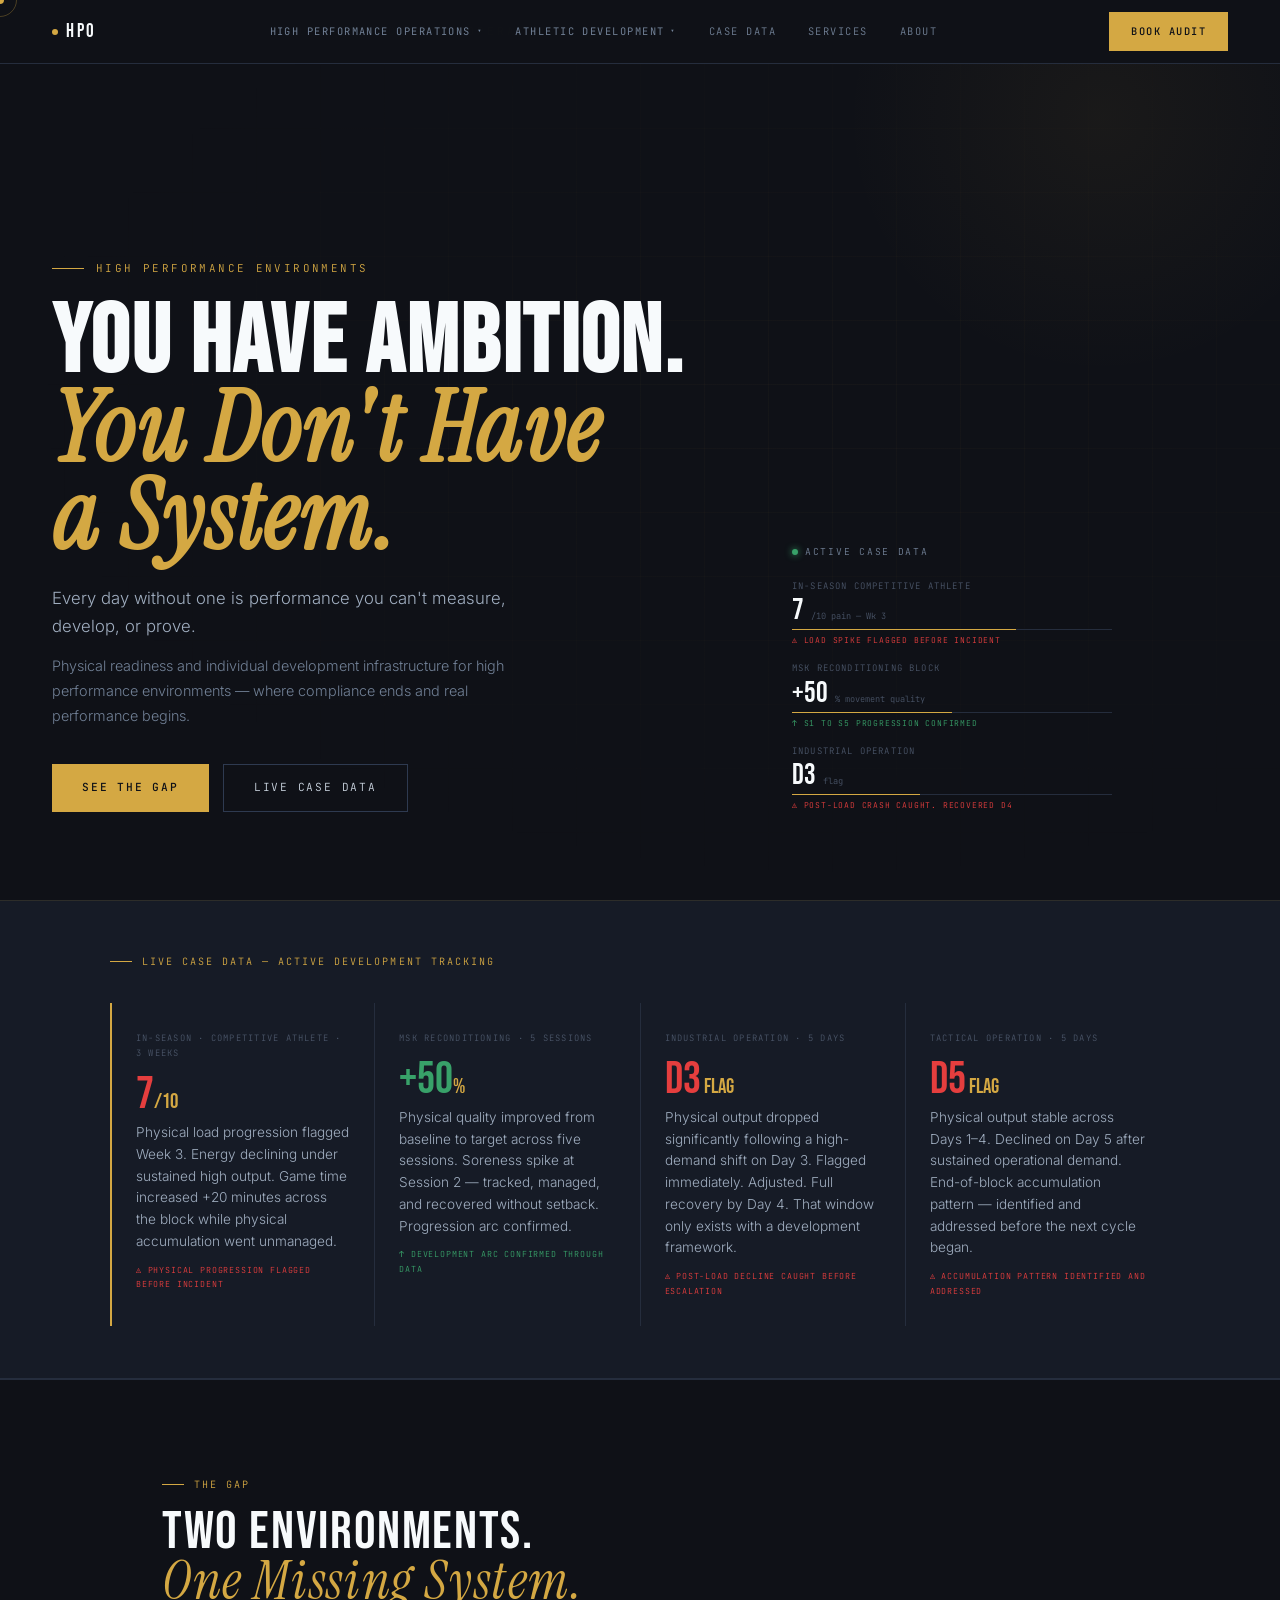
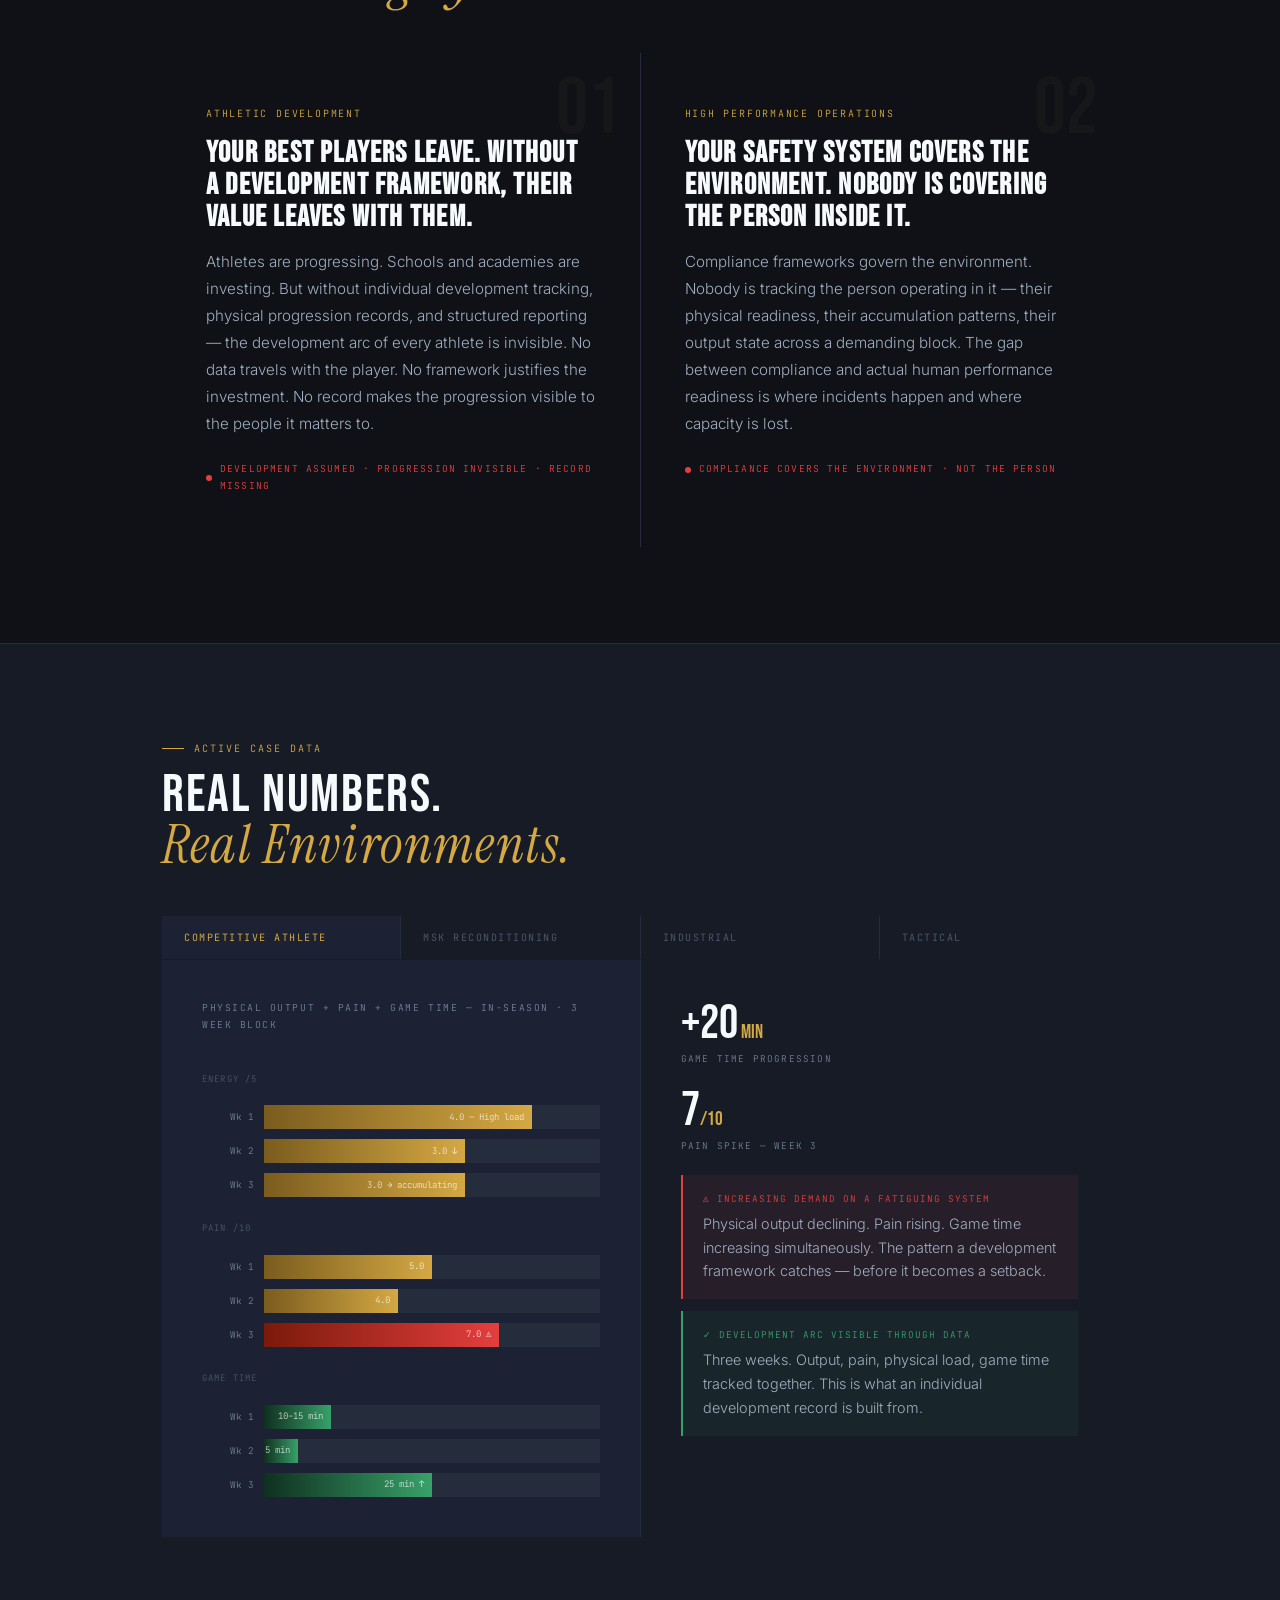
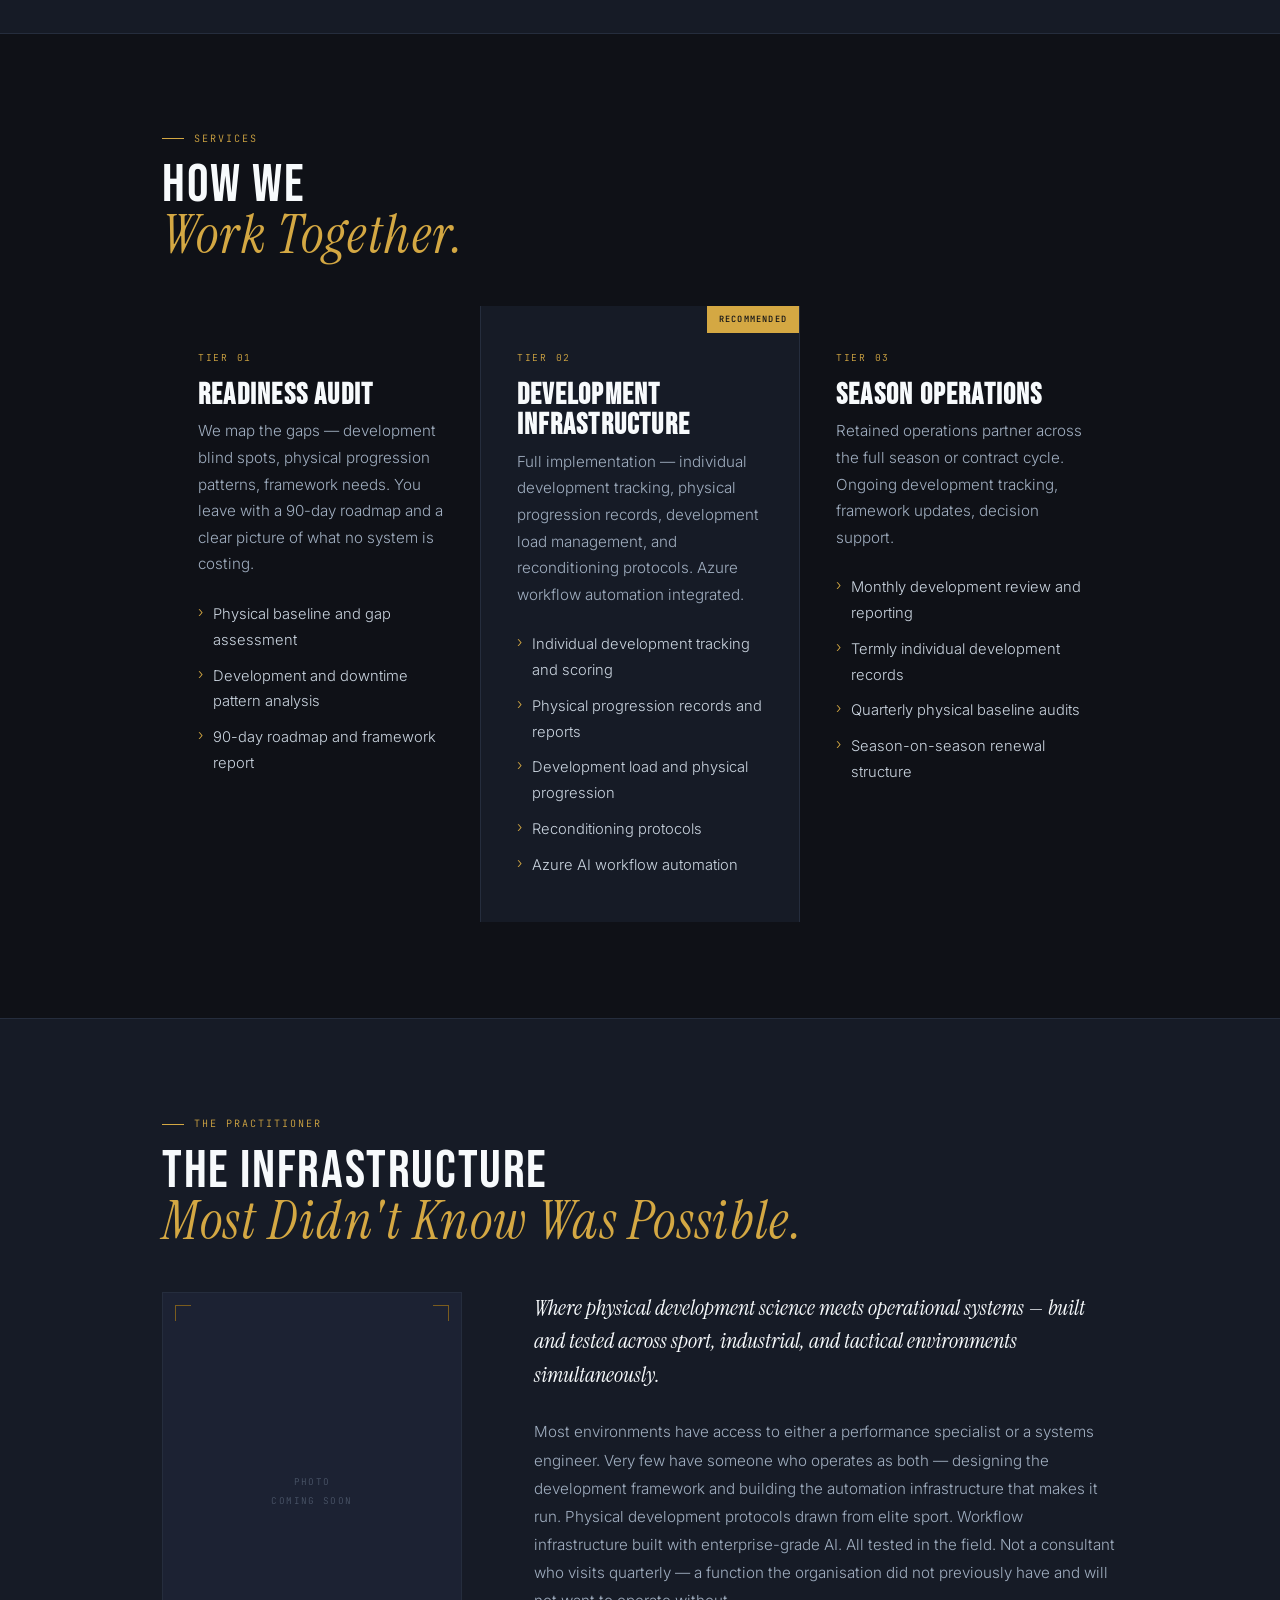
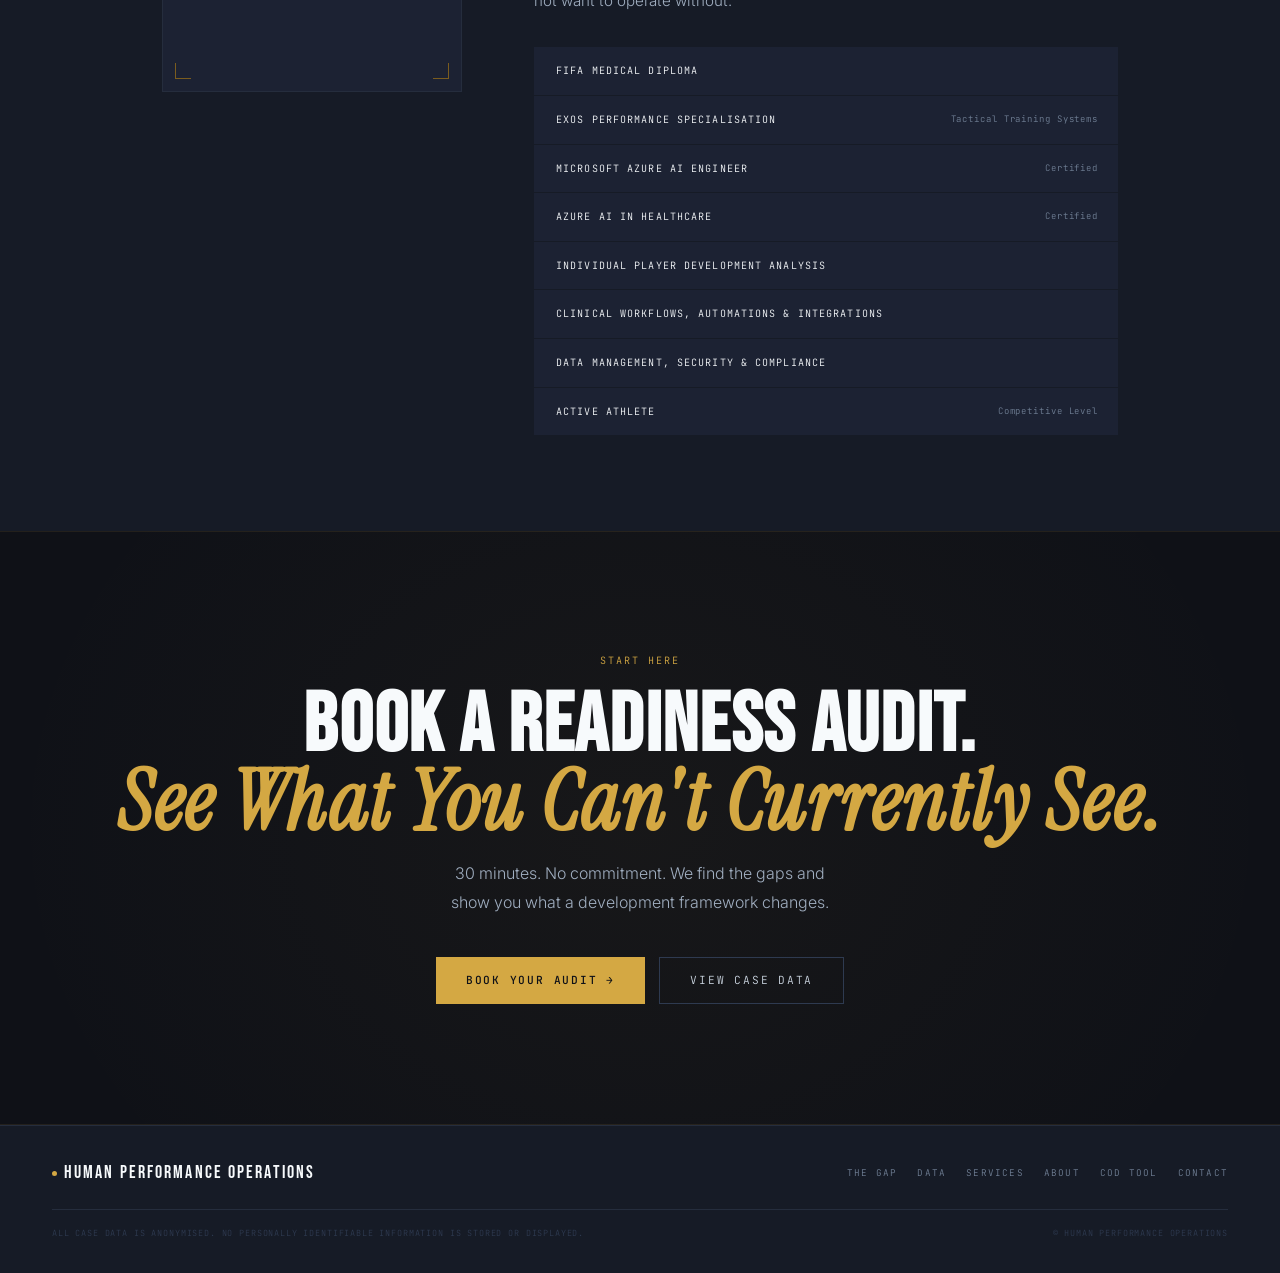
==== index.html @ c05f3f0f "Update index.html" ====
<!DOCTYPE html>
<html lang="en">
<head>
<meta charset="UTF-8"/>
<meta name="viewport" content="width=device-width, initial-scale=1.0"/>
<title>Human Performance Operations</title>
<link rel="preconnect" href="https://fonts.googleapis.com"/>
<link rel="preconnect" href="https://fonts.gstatic.com" crossorigin/>
<link href="https://fonts.googleapis.com/css2?family=Bebas+Neue&family=Instrument+Serif:ital@0;1&family=Inter:wght@300;400;500&family=JetBrains+Mono:wght@300;400;500&display=swap" rel="stylesheet"/>
<style>
:root{
  --bg:#0f1117;--surface:#161b26;--card:#1c2233;
  --border:#252d3d;--border-light:#2e3a50;
  --mist:#4a5568;--ash:#718096;--silver:#a0aec0;
  --light:#cbd5e0;--white:#f7fafc;
  --gold:#d4a843;--gold-hi:#f0c060;--gold-lo:#7a5c1e;
  --red:#e53e3e;--red-soft:rgba(229,62,62,0.08);
  --green:#38a169;--green-soft:rgba(56,161,105,0.08);
  --amber:#dd6b20;
}
*,*::before,*::after{box-sizing:border-box;margin:0;padding:0}
html{scroll-behavior:smooth}
body{background:var(--bg);color:var(--light);font-family:'Inter',sans-serif;font-weight:300;font-size:16px;line-height:1.75;overflow-x:hidden;-webkit-font-smoothing:antialiased}
#cur{position:fixed;width:8px;height:8px;background:var(--gold);border-radius:50%;pointer-events:none;z-index:9999;transform:translate(-50%,-50%);transition:transform .15s}
#cur-r{position:fixed;width:34px;height:34px;border:1px solid rgba(212,168,67,.3);border-radius:50%;pointer-events:none;z-index:9998;transform:translate(-50%,-50%)}
nav{position:fixed;top:0;left:0;right:0;z-index:400;display:flex;align-items:center;justify-content:space-between;padding:0 52px;height:64px;background:rgba(15,17,23,.95);backdrop-filter:blur(20px);border-bottom:1px solid var(--border)}
.n-logo{font-family:'Bebas Neue',sans-serif;font-size:1.2rem;letter-spacing:.14em;text-transform:uppercase;color:var(--white);display:flex;align-items:center;gap:8px}
.n-dot{width:6px;height:6px;background:var(--gold);border-radius:50%}
.n-nav{display:flex;align-items:center;gap:4px;list-style:none}
.n-item{position:relative}
.n-item>a,.n-item>button{font-family:'JetBrains Mono',monospace;font-size:.65rem;letter-spacing:.14em;text-transform:uppercase;color:var(--ash);text-decoration:none;background:none;border:none;cursor:pointer;padding:8px 14px;transition:all .2s;display:flex;align-items:center;gap:6px}
.n-item>a:hover,.n-item>button:hover{color:var(--white);background:var(--card)}
.n-arrow{font-size:.5rem;transition:transform .2s}
.n-item:hover .n-arrow{transform:rotate(180deg)}
.dropdown{position:absolute;top:calc(100% + 8px);left:0;background:var(--surface);border:1px solid var(--border);min-width:260px;opacity:0;visibility:hidden;transform:translateY(-8px);transition:all .2s;z-index:100}
.n-item:hover .dropdown{opacity:1;visibility:visible;transform:translateY(0)}
.dropdown a{display:block;font-family:'JetBrains Mono',monospace;font-size:.62rem;letter-spacing:.12em;text-transform:uppercase;color:var(--ash);text-decoration:none;padding:12px 20px;border-bottom:1px solid var(--border);transition:all .2s}
.dropdown a:last-child{border:none}
.dropdown a:hover{color:var(--gold);background:var(--card);padding-left:24px}
.dropdown-label{font-family:'JetBrains Mono',monospace;font-size:.55rem;letter-spacing:.18em;text-transform:uppercase;color:var(--gold);padding:10px 20px 6px;background:var(--card);border-bottom:1px solid var(--border)}
.n-cta{font-family:'JetBrains Mono',monospace;font-size:.65rem;letter-spacing:.14em;text-transform:uppercase;color:var(--bg);background:var(--gold);padding:10px 22px;text-decoration:none;transition:all .25s;font-weight:500}
.n-cta:hover{background:var(--gold-hi)}
.hero{min-height:100vh;display:flex;flex-direction:column;justify-content:flex-end;padding:0 52px 88px;position:relative;overflow:hidden;background:var(--bg)}
.hero-grid{position:absolute;inset:0;background-image:linear-gradient(rgba(212,168,67,.035) 1px,transparent 1px),linear-gradient(90deg,rgba(212,168,67,.035) 1px,transparent 1px);background-size:64px 64px;mask-image:radial-gradient(ellipse 65% 55% at 65% 45%,black,transparent);pointer-events:none}
.hero-orb{position:absolute;top:-18%;right:-8%;width:560px;height:560px;border-radius:50%;background:radial-gradient(circle,rgba(212,168,67,.055) 0%,transparent 65%);pointer-events:none}
.banner{position:absolute;top:0;left:0;right:0;height:64px;background:var(--surface);border-bottom:1px solid rgba(212,168,67,.1);display:flex;align-items:center;justify-content:center;gap:20px;z-index:2}
.banner-name{font-family:'JetBrains Mono',monospace;font-size:.7rem;letter-spacing:.26em;text-transform:uppercase;color:var(--silver)}
.banner-name em{color:var(--gold);font-style:normal}
.banner-sep{width:1px;height:14px;background:var(--border-light)}
.banner-tag{font-family:'JetBrains Mono',monospace;font-size:.58rem;letter-spacing:.18em;text-transform:uppercase;color:var(--mist)}
.hero-inner{position:relative;z-index:1;max-width:1060px;width:100%;display:grid;grid-template-columns:1fr 320px;gap:72px;align-items:end}
.hero-eyebrow{font-family:'JetBrains Mono',monospace;font-size:.68rem;letter-spacing:.22em;text-transform:uppercase;color:var(--gold);display:flex;align-items:center;gap:12px;margin-bottom:24px;opacity:0;animation:up .7s .1s forwards}
.hero-eyebrow:before{content:'';width:32px;height:1px;background:var(--gold)}
.hero-h{font-family:'Bebas Neue',sans-serif;font-size:clamp(3.2rem,7.5vw,7rem);line-height:.88;letter-spacing:.025em;color:var(--white);opacity:0;animation:up .9s .25s forwards}
.hero-h .serif{font-family:'Instrument Serif',serif;font-style:italic;color:var(--gold)}
.hero-cost{margin-top:20px;font-size:1.05rem;color:var(--silver);max-width:520px;line-height:1.7;opacity:0;animation:up .8s .38s forwards}
.hero-sub{margin-top:12px;font-size:.9rem;color:var(--ash);max-width:500px;line-height:1.75;opacity:0;animation:up .8s .46s forwards}
.hero-cta{margin-top:36px;display:flex;gap:14px;opacity:0;animation:up .7s .54s forwards}
.btn-g{font-family:'JetBrains Mono',monospace;font-size:.7rem;letter-spacing:.16em;text-transform:uppercase;background:var(--gold);color:var(--bg);padding:14px 30px;text-decoration:none;font-weight:500;transition:all .25s;display:inline-block}
.btn-g:hover{background:var(--gold-hi)}
.btn-o{font-family:'JetBrains Mono',monospace;font-size:.7rem;letter-spacing:.16em;text-transform:uppercase;background:transparent;color:var(--light);padding:13px 30px;border:1px solid var(--border-light);text-decoration:none;transition:all .25s;display:inline-block}
.btn-o:hover{border-color:var(--gold);color:var(--gold)}
.hero-signal{opacity:0;animation:up .8s .65s forwards;align-self:end}
.sig-hdr{font-family:'JetBrains Mono',monospace;font-size:.6rem;letter-spacing:.18em;text-transform:uppercase;color:var(--ash);display:flex;align-items:center;gap:7px;margin-bottom:18px}
.live-pip{width:6px;height:6px;background:var(--green);border-radius:50%;box-shadow:0 0 7px var(--green);animation:pip 2s infinite;flex-shrink:0}
@keyframes pip{0%,100%{opacity:1}50%{opacity:.3}}
.sig-list{display:flex;flex-direction:column;gap:14px}
.sig-env{font-family:'JetBrains Mono',monospace;font-size:.56rem;letter-spacing:.13em;text-transform:uppercase;color:var(--mist);margin-bottom:3px}
.sig-row{display:flex;align-items:baseline;gap:7px;margin-bottom:3px}
.sig-num{font-family:'Bebas Neue',sans-serif;font-size:1.8rem;color:var(--white);line-height:1}
.sig-unit{font-family:'JetBrains Mono',monospace;font-size:.54rem;color:var(--mist)}
.sig-bar{height:1px;background:var(--border);width:100%;position:relative;margin-bottom:3px}
.sig-fill{position:absolute;left:0;top:0;bottom:0;background:var(--gold);width:0;transition:width 1.4s ease}
.sig-note{font-family:'JetBrains Mono',monospace;font-size:.5rem;letter-spacing:.1em;text-transform:uppercase}
.note-warn{color:var(--red)}.note-ok{color:var(--green)}
.cases{background:var(--surface);border-top:1px solid rgba(212,168,67,.12);border-bottom:1px solid var(--border);padding:52px}
.cases-inner{max-width:1060px;margin:0 auto}
.cases-eye{font-family:'JetBrains Mono',monospace;font-size:.63rem;letter-spacing:.2em;text-transform:uppercase;color:var(--gold);display:flex;align-items:center;gap:10px;margin-bottom:32px}
.cases-eye:before{content:'';width:22px;height:1px;background:var(--gold)}
.cases-grid{display:grid;grid-template-columns:repeat(4,1fr);gap:1px;background:var(--border)}
.case-item{background:var(--surface);padding:28px 24px;transition:background .3s;position:relative;overflow:hidden}
.case-item:hover{background:var(--card)}
.case-item:first-child{border-left:2px solid var(--gold)}
.case-week{font-family:'JetBrains Mono',monospace;font-size:.55rem;letter-spacing:.14em;text-transform:uppercase;color:var(--mist);margin-bottom:12px}
.case-num{font-family:'Bebas Neue',sans-serif;font-size:2.8rem;color:var(--white);line-height:1;margin-bottom:4px}
.case-num span{color:var(--gold);font-size:1.3rem}
.case-num.red{color:var(--red)}.case-num.green{color:var(--green)}
.case-desc{font-size:.85rem;color:var(--silver);line-height:1.6;margin-bottom:10px}
.case-flag{font-family:'JetBrains Mono',monospace;font-size:.52rem;letter-spacing:.1em;text-transform:uppercase}
.case-flag.warn{color:var(--red)}.case-flag.ok{color:var(--green)}
.wrap{padding:96px 52px;max-width:1060px;margin:0 auto}
.eye{font-family:'JetBrains Mono',monospace;font-size:.63rem;letter-spacing:.2em;text-transform:uppercase;color:var(--gold);display:flex;align-items:center;gap:10px;margin-bottom:14px}
.eye:before{content:'';width:22px;height:1px;background:var(--gold)}
.disp{font-family:'Bebas Neue',sans-serif;font-size:clamp(2.2rem,4.2vw,3.8rem);line-height:.92;letter-spacing:.03em;color:var(--white);margin-bottom:44px}
.disp em{font-family:'Instrument Serif',serif;font-style:italic;color:var(--gold)}
.reveal{opacity:0;transform:translateY(22px);transition:opacity .7s,transform .7s}
.reveal.on{opacity:1;transform:translateY(0)}
.prob-bg{background:var(--bg);border-top:1px solid var(--border)}
.prob-grid{display:grid;grid-template-columns:1fr 1fr;gap:1px;background:var(--border)}
.p-card{background:var(--bg);padding:52px 44px;position:relative;overflow:hidden;transition:background .35s}
.p-card:hover{background:var(--surface)}
.p-card:after{content:'';position:absolute;bottom:0;left:0;right:0;height:2px;background:linear-gradient(90deg,transparent,var(--gold),transparent);transform:scaleX(0);transition:transform .4s}
.p-card:hover:after{transform:scaleX(1)}
.p-num{font-family:'Bebas Neue',sans-serif;font-size:5rem;color:rgba(212,168,67,.04);position:absolute;top:16px;right:20px;line-height:1}
.p-sector{font-family:'JetBrains Mono',monospace;font-size:.62rem;letter-spacing:.18em;text-transform:uppercase;color:var(--gold);margin-bottom:16px}
.p-card h3{font-family:'Bebas Neue',sans-serif;font-size:1.9rem;letter-spacing:.04em;color:var(--white);margin-bottom:14px;line-height:1.05}
.p-card p{font-size:.95rem;color:var(--silver);line-height:1.78}
.p-flag{margin-top:24px;font-family:'JetBrains Mono',monospace;font-size:.6rem;letter-spacing:.12em;text-transform:uppercase;color:var(--red);display:flex;align-items:center;gap:8px}
.p-flag:before{content:'';width:6px;height:6px;background:var(--red);border-radius:50%;flex-shrink:0}
.data-bg{background:var(--surface);border-top:1px solid var(--border)}
.tabs{display:flex;gap:1px;background:var(--border);margin-bottom:1px}
.tab{flex:1;padding:15px 22px;font-family:'JetBrains Mono',monospace;font-size:.63rem;letter-spacing:.15em;text-transform:uppercase;background:var(--surface);color:var(--mist);border:none;cursor:pointer;transition:all .25s;text-align:left}
.tab.on{background:var(--card);color:var(--gold)}
.tab:hover:not(.on){background:var(--card);color:var(--light)}
.panel{display:none}
.panel.on{display:grid;grid-template-columns:1fr 1fr;gap:1px;background:var(--border)}
.p-chart{background:var(--card);padding:40px}
.p-insight{background:var(--surface);padding:40px}
.ct{font-family:'JetBrains Mono',monospace;font-size:.6rem;letter-spacing:.16em;text-transform:uppercase;color:var(--ash);margin-bottom:24px}
.bars{display:flex;flex-direction:column;gap:10px}
.sublabel{font-family:'JetBrains Mono',monospace;font-size:.56rem;letter-spacing:.13em;text-transform:uppercase;color:var(--mist);margin:14px 0 8px}
.brow{display:flex;align-items:center;gap:10px}
.bl{font-family:'JetBrains Mono',monospace;font-size:.58rem;color:var(--ash);width:52px;text-align:right;flex-shrink:0}
.bt{flex:1;height:24px;background:var(--border);position:relative;overflow:hidden}
.bf{height:100%;background:linear-gradient(90deg,var(--gold-lo),var(--gold));width:0;transition:width 1.2s cubic-bezier(.16,1,.3,1);display:flex;align-items:center;justify-content:flex-end;padding-right:8px}
.bf.w{background:linear-gradient(90deg,#7a1a0a,var(--red))}
.bf.g{background:linear-gradient(90deg,#0f3020,var(--green))}
.bv{font-family:'JetBrains Mono',monospace;font-size:.56rem;color:rgba(255,255,255,.75);white-space:nowrap}
.i-big{font-family:'Bebas Neue',sans-serif;font-size:3rem;color:var(--white);line-height:1;margin-bottom:3px}
.i-big span{font-size:1.2rem;color:var(--gold)}
.i-lbl{font-family:'JetBrains Mono',monospace;font-size:.58rem;letter-spacing:.13em;text-transform:uppercase;color:var(--ash);margin-bottom:20px}
.fbox{background:var(--red-soft);border-left:2px solid var(--red);padding:16px 20px;margin-bottom:12px}
.fbox .fl{font-family:'JetBrains Mono',monospace;font-size:.58rem;letter-spacing:.11em;text-transform:uppercase;color:var(--red);margin-bottom:5px}
.fbox p,.gbox p{font-size:.9rem;color:var(--silver);line-height:1.65}
.gbox{background:var(--green-soft);border-left:2px solid var(--green);padding:16px 20px}
.gbox .gl{font-family:'JetBrains Mono',monospace;font-size:.58rem;letter-spacing:.11em;text-transform:uppercase;color:var(--green);margin-bottom:5px}
.svc-bg{background:var(--bg);border-top:1px solid var(--border)}
.svc-grid{display:grid;grid-template-columns:repeat(3,1fr);gap:1px;background:var(--border)}
.svc-card{background:var(--bg);padding:44px 36px;position:relative;transition:background .3s}
.svc-card:hover{background:var(--surface)}
.svc-card.feat{background:var(--surface)}
.svc-card.feat:before{content:'RECOMMENDED';position:absolute;top:0;right:0;font-family:'JetBrains Mono',monospace;font-size:.54rem;letter-spacing:.14em;background:var(--gold);color:var(--bg);padding:6px 12px;font-weight:500}
.svc-tier{font-family:'JetBrains Mono',monospace;font-size:.6rem;letter-spacing:.18em;text-transform:uppercase;color:var(--gold);margin-bottom:13px}
.svc-card h3{font-family:'Bebas Neue',sans-serif;font-size:1.9rem;letter-spacing:.04em;color:var(--white);margin-bottom:8px;line-height:1}
.svc-desc{font-size:.95rem;color:var(--silver);margin-bottom:24px;line-height:1.75}
.svc-list{list-style:none;display:flex;flex-direction:column;gap:10px}
.svc-list li{font-size:.92rem;color:var(--light);display:flex;gap:10px;align-items:flex-start}
.svc-list li:before{content:'›';color:var(--gold);flex-shrink:0;line-height:1.4}
.about-bg{background:var(--surface);border-top:1px solid var(--border)}
.about-layout{display:grid;grid-template-columns:300px 1fr;gap:72px;align-items:start}
.photo-frame{width:100%;aspect-ratio:3/4;background:var(--card);border:1px solid var(--border);display:flex;flex-direction:column;align-items:center;justify-content:center;position:relative}
.pc{position:absolute;width:16px;height:16px;border-color:var(--gold-lo);border-style:solid}
.pc.tl{top:12px;left:12px;border-width:1px 0 0 1px}
.pc.tr{top:12px;right:12px;border-width:1px 1px 0 0}
.pc.bl{bottom:12px;left:12px;border-width:0 0 1px 1px}
.pc.br{bottom:12px;right:12px;border-width:0 1px 1px 0}
.photo-lbl{font-family:'JetBrains Mono',monospace;font-size:.58rem;letter-spacing:.15em;text-transform:uppercase;color:var(--mist);text-align:center;line-height:2}
.about-intro{font-family:'Instrument Serif',serif;font-style:italic;font-size:1.35rem;color:var(--white);line-height:1.55;margin-bottom:26px}
.about-body{font-size:.95rem;color:var(--silver);line-height:1.85;margin-bottom:32px}
.cred-stack{display:flex;flex-direction:column;gap:1px}
.cred-row{background:var(--card);padding:15px 20px;display:flex;align-items:center;justify-content:space-between;border-left:2px solid transparent;transition:all .25s}
.cred-row:hover{border-left-color:var(--gold);background:var(--surface)}
.cred-name{font-family:'JetBrains Mono',monospace;font-size:.63rem;letter-spacing:.11em;text-transform:uppercase;color:var(--white)}
.cred-sub{font-family:'JetBrains Mono',monospace;font-size:.56rem;letter-spacing:.1em;color:var(--ash)}
.cta-bg{background:var(--bg);position:relative}
.cta-glow{position:absolute;inset:0;background:radial-gradient(ellipse 50% 90% at 50% 50%,rgba(212,168,67,.045),transparent)}
.cta-inner{position:relative;z-index:1;padding:120px 52px;text-align:center;border-top:1px solid rgba(212,168,67,.1);border-bottom:1px solid rgba(212,168,67,.1)}
.cta-eye{font-family:'JetBrains Mono',monospace;font-size:.63rem;letter-spacing:.2em;text-transform:uppercase;color:var(--gold);margin-bottom:18px}
.cta-h{font-family:'Bebas Neue',sans-serif;font-size:clamp(2.8rem,6.5vw,5.8rem);line-height:.92;letter-spacing:.02em;color:var(--white);margin-bottom:18px}
.cta-h em{font-family:'Instrument Serif',serif;font-style:italic;color:var(--gold);display:block}
.cta-sub{font-size:1rem;color:var(--silver);max-width:380px;margin:0 auto 40px;line-height:1.8}
.cta-acts{display:flex;justify-content:center;gap:14px;flex-wrap:wrap}
footer{background:var(--surface);border-top:1px solid var(--border);padding:32px 52px;display:flex;justify-content:space-between;align-items:center;flex-wrap:wrap;gap:16px}
.f-logo{font-family:'Bebas Neue',sans-serif;font-size:1.1rem;letter-spacing:.12em;text-transform:uppercase;color:var(--white);display:flex;align-items:center;gap:7px}
.f-dot{width:5px;height:5px;background:var(--gold);border-radius:50%}
.f-links{display:flex;gap:20px}
.f-links a{font-family:'JetBrains Mono',monospace;font-size:.58rem;letter-spacing:.13em;text-transform:uppercase;color:var(--ash);text-decoration:none;transition:color .2s}
.f-links a:hover{color:var(--gold)}
.f-note{width:100%;font-family:'JetBrains Mono',monospace;font-size:.53rem;letter-spacing:.1em;text-transform:uppercase;color:var(--border-light);padding-top:16px;margin-top:4px;border-top:1px solid var(--border);display:flex;justify-content:space-between;flex-wrap:wrap;gap:8px}
@keyframes up{from{opacity:0;transform:translateY(22px)}to{opacity:1;transform:translateY(0)}}
@media(max-width:900px){
  nav{padding:0 20px}.n-nav{display:none}
  .hero{padding:0 24px 56px}
  .hero-inner{grid-template-columns:1fr}.hero-signal{display:none}
  .hero-h{font-size:clamp(2.8rem,10vw,4.5rem)}
  .wrap{padding:72px 24px}
  .prob-grid,.svc-grid{grid-template-columns:1fr}
  .panel.on{grid-template-columns:1fr}
  .about-layout{grid-template-columns:1fr}
  .cases-grid{grid-template-columns:1fr 1fr}
  .cases{padding:40px 24px}
  footer{flex-direction:column;align-items:flex-start}
  .cta-inner{padding:72px 24px}
}
</style>
</head>
<body>
<div id="cur"></div>
<div id="cur-r"></div>

<!-- NAV -->
<nav>
  <div class="n-logo"><div class="n-dot"></div>HPO</div>
  <ul class="n-nav">
    <li class="n-item">
      <button>High Performance Operations <span class="n-arrow">▾</span></button>
      <div class="dropdown">
        <div class="dropdown-label">Operations</div>
        <a href="#problem">Industrial</a>
        <a href="#problem">Construction</a>
        <a href="#problem">Private Security</a>
        <a href="#problem">Safari &amp; Field Operations</a>
        <a href="#problem">Events &amp; Venue Operations</a>
      </div>
    </li>
    <li class="n-item">
      <button>Athletic Development <span class="n-arrow">▾</span></button>
      <div class="dropdown">
        <div class="dropdown-label">Development Pathway</div>
        <a href="#problem">Foundation — Elite High Schools</a>
        <a href="#problem">Development — Performance Academies</a>
        <a href="#problem">Advancement — Ambitious Clubs</a>
        <a href="#problem">Transition — Pre-Professional</a>
        <a href="#problem">Professional</a>
      </div>
    </li>
    <li class="n-item"><a href="#data">Case Data</a></li>
    <li class="n-item"><a href="#services">Services</a></li>
    <li class="n-item"><a href="#about">About</a></li>
  </ul>
  <a href="mailto:contact@humanperformanceoperations.com" class="n-cta">Book Audit</a>
</nav>

<!-- HERO -->
<section class="hero">
  <div class="hero-grid"></div>
  <div class="hero-orb"></div>
  <div class="banner">
    <span class="banner-name">Human Performance <em>Operations</em></span>
    <div class="banner-sep"></div>
    <span class="banner-tag">Athletic Development · High Performance Operations</span>
  </div>
  <div class="hero-inner">
    <div>
      <div class="hero-eyebrow">High Performance Environments</div>
      <h1 class="hero-h">
        You Have Ambition.<br/>
        <span class="serif">You Don't Have<br/>a System.</span>
      </h1>
      <p class="hero-cost">Every day without one is performance you can't measure, develop, or prove.</p>
      <p class="hero-sub">Physical readiness and individual development infrastructure for high performance environments — where compliance ends and real performance begins.</p>
      <div class="hero-cta">
        <a href="#problem" class="btn-g">See the Gap</a>
        <a href="#data" class="btn-o">Live Case Data</a>
      </div>
    </div>
    <div class="hero-signal">
      <div class="sig-hdr"><span class="live-pip"></span>Active Case Data</div>
      <div class="sig-list">
        <div>
          <div class="sig-env">In-Season Competitive Athlete</div>
          <div class="sig-row"><span class="sig-num">7</span><span class="sig-unit">/10 pain — Wk 3</span></div>
          <div class="sig-bar"><div class="sig-fill" data-w="70"></div></div>
          <div class="sig-note note-warn">⚠ Load spike flagged before incident</div>
        </div>
        <div>
          <div class="sig-env">MSK Reconditioning Block</div>
          <div class="sig-row"><span class="sig-num">+50</span><span class="sig-unit">% movement quality</span></div>
          <div class="sig-bar"><div class="sig-fill" data-w="50"></div></div>
          <div class="sig-note note-ok">↑ S1 to S5 progression confirmed</div>
        </div>
        <div>
          <div class="sig-env">Industrial Operation</div>
          <div class="sig-row"><span class="sig-num">D3</span><span class="sig-unit"> flag</span></div>
          <div class="sig-bar"><div class="sig-fill" data-w="40"></div></div>
          <div class="sig-note note-warn">⚠ Post-load crash caught. Recovered D4</div>
        </div>
      </div>
    </div>
  </div>
</section>

<!-- LIVE CASE STRIP -->
<div class="cases reveal">
  <div class="cases-inner">
    <div class="cases-eye">Live Case Data — Active Development Tracking</div>
    <div class="cases-grid">
      <div class="case-item">
        <div class="case-week">In-Season · Competitive Athlete · 3 Weeks</div>
        <div class="case-num red">7<span>/10</span></div>
        <div class="case-desc">Physical load progression flagged Week 3. Energy declining under sustained high output. Game time increased +20 minutes across the block while physical accumulation went unmanaged.</div>
        <div class="case-flag warn">⚠ Physical progression flagged before incident</div>
      </div>
      <div class="case-item">
        <div class="case-week">MSK Reconditioning · 5 Sessions</div>
        <div class="case-num green">+50<span>%</span></div>
        <div class="case-desc">Physical quality improved from baseline to target across five sessions. Soreness spike at Session 2 — tracked, managed, and recovered without setback. Progression arc confirmed.</div>
        <div class="case-flag ok">↑ Development arc confirmed through data</div>
      </div>
      <div class="case-item">
        <div class="case-week">Industrial Operation · 5 Days</div>
        <div class="case-num red">D3<span> flag</span></div>
        <div class="case-desc">Physical output dropped significantly following a high-demand shift on Day 3. Flagged immediately. Adjusted. Full recovery by Day 4. That window only exists with a development framework.</div>
        <div class="case-flag warn">⚠ Post-load decline caught before escalation</div>
      </div>
      <div class="case-item">
        <div class="case-week">Tactical Operation · 5 Days</div>
        <div class="case-num red">D5<span> flag</span></div>
        <div class="case-desc">Physical output stable across Days 1–4. Declined on Day 5 after sustained operational demand. End-of-block accumulation pattern — identified and addressed before the next cycle began.</div>
        <div class="case-flag warn">⚠ Accumulation pattern identified and addressed</div>
      </div>
    </div>
  </div>
</div>

<!-- PROBLEM -->
<section class="prob-bg" id="problem">
  <div class="wrap">
    <div class="eye reveal">The Gap</div>
    <div class="disp reveal">Two Environments.<br/><em>One Missing System.</em></div>
    <div class="prob-grid reveal">
      <div class="p-card">
        <div class="p-num">01</div>
        <div class="p-sector">Athletic Development</div>
        <h3>Your Best Players Leave. Without a Development Framework, Their Value Leaves With Them.</h3>
        <p>Athletes are progressing. Schools and academies are investing. But without individual development tracking, physical progression records, and structured reporting — the development arc of every athlete is invisible. No data travels with the player. No framework justifies the investment. No record makes the progression visible to the people it matters to.</p>
        <div class="p-flag">Development assumed · Progression invisible · Record missing</div>
      </div>
      <div class="p-card">
        <div class="p-num">02</div>
        <div class="p-sector">High Performance Operations</div>
        <h3>Your Safety System Covers the Environment. Nobody Is Covering the Person Inside It.</h3>
        <p>Compliance frameworks govern the environment. Nobody is tracking the person operating in it — their physical readiness, their accumulation patterns, their output state across a demanding block. The gap between compliance and actual human performance readiness is where incidents happen and where capacity is lost.</p>
        <div class="p-flag">Compliance covers the environment · Not the person</div>
      </div>
    </div>
  </div>
</section>

<!-- DATA -->
<section class="data-bg" id="data">
  <div class="wrap">
    <div class="eye reveal">Active Case Data</div>
    <div class="disp reveal">Real Numbers.<br/><em>Real Environments.</em></div>
    <div class="tabs reveal">
      <button class="tab on" onclick="doTab('athlete',this)">Competitive Athlete</button>
      <button class="tab" onclick="doTab('msk',this)">MSK Reconditioning</button>
      <button class="tab" onclick="doTab('industrial',this)">Industrial</button>
      <button class="tab" onclick="doTab('tactical',this)">Tactical</button>
    </div>
    <div class="panel on" id="panel-athlete">
      <div class="p-chart">
        <div class="ct">Physical Output + Pain + Game Time — In-Season · 3 Week Block</div>
        <div class="bars">
          <div class="sublabel">Energy /5</div>
          <div class="brow"><div class="bl">Wk 1</div><div class="bt"><div class="bf" data-w="80"><span class="bv">4.0 — High load</span></div></div></div>
          <div class="brow"><div class="bl">Wk 2</div><div class="bt"><div class="bf" data-w="60"><span class="bv">3.0 ↓</span></div></div></div>
          <div class="brow"><div class="bl">Wk 3</div><div class="bt"><div class="bf" data-w="60"><span class="bv">3.0 → accumulating</span></div></div></div>
          <div class="sublabel">Pain /10</div>
          <div class="brow"><div class="bl">Wk 1</div><div class="bt"><div class="bf" data-w="50"><span class="bv">5.0</span></div></div></div>
          <div class="brow"><div class="bl">Wk 2</div><div class="bt"><div class="bf" data-w="40"><span class="bv">4.0</span></div></div></div>
          <div class="brow"><div class="bl">Wk 3</div><div class="bt"><div class="bf w" data-w="70"><span class="bv">7.0 ⚠</span></div></div></div>
          <div class="sublabel">Game Time</div>
          <div class="brow"><div class="bl">Wk 1</div><div class="bt"><div class="bf g" data-w="20"><span class="bv">10–15 min</span></div></div></div>
          <div class="brow"><div class="bl">Wk 2</div><div class="bt"><div class="bf g" data-w="10"><span class="bv">5 min</span></div></div></div>
          <div class="brow"><div class="bl">Wk 3</div><div class="bt"><div class="bf g" data-w="50"><span class="bv">25 min ↑</span></div></div></div>
        </div>
      </div>
      <div class="p-insight">
        <div class="i-big">+20<span> min</span></div><div class="i-lbl">Game Time Progression</div>
        <div class="i-big">7<span>/10</span></div><div class="i-lbl">Pain Spike — Week 3</div>
        <div class="fbox"><div class="fl">⚠ Increasing demand on a fatiguing system</div><p>Physical output declining. Pain rising. Game time increasing simultaneously. The pattern a development framework catches — before it becomes a setback.</p></div>
        <div class="gbox"><div class="gl">✓ Development arc visible through data</div><p>Three weeks. Output, pain, physical load, game time tracked together. This is what an individual development record is built from.</p></div>
      </div>
    </div>
    <div class="panel" id="panel-msk">
      <div class="p-chart">
        <div class="ct">Physical Output + Movement Quality — MSK Reconditioning · 5 Sessions</div>
        <div class="bars">
          <div class="sublabel">Energy /5</div>
          <div class="brow"><div class="bl">S1</div><div class="bt"><div class="bf w" data-w="40"><span class="bv">2.0</span></div></div></div>
          <div class="brow"><div class="bl">S2</div><div class="bt"><div class="bf w" data-w="40"><span class="bv">2.0 · Soreness 9/10</span></div></div></div>
          <div class="brow"><div class="bl">S3</div><div class="bt"><div class="bf w" data-w="40"><span class="bv">2.0</span></div></div></div>
          <div class="brow"><div class="bl">S4</div><div class="bt"><div class="bf w" data-w="40"><span class="bv">2.0</span></div></div></div>
          <div class="brow"><div class="bl">S5</div><div class="bt"><div class="bf" data-w="60"><span class="bv">3.0 ↑</span></div></div></div>
          <div class="sublabel">Movement Quality /3</div>
          <div class="brow"><div class="bl">S1</div><div class="bt"><div class="bf w" data-w="33"><span class="bv">1</span></div></div></div>
          <div class="brow"><div class="bl">S2</div><div class="bt"><div class="bf" data-w="66"><span class="bv">2</span></div></div></div>
          <div class="brow"><div class="bl">S3</div><div class="bt"><div class="bf" data-w="66"><span class="bv">2</span></div></div></div>
          <div class="brow"><div class="bl">S4</div><div class="bt"><div class="bf" data-w="66"><span class="bv">2</span></div></div></div>
          <div class="brow"><div class="bl">S5</div><div class="bt"><div class="bf g" data-w="100"><span class="bv">3 ✓</span></div></div></div>
        </div>
      </div>
      <div class="p-insight">
        <div class="i-big">+50<span>%</span></div><div class="i-lbl">Movement Quality Gain S1→S5</div>
        <div class="i-big">2.2<span>/5</span></div><div class="i-lbl">Avg Physical Output — Reconditioning Phase</div>
        <div class="fbox"><div class="fl">⚠ S2 — Soreness 9/10</div><p>Without a development framework, reconditioning decisions are made on assumption. The individual returns too soon or too loaded.</p></div>
        <div class="gbox"><div class="gl">✓ Progression confirmed through data</div><p>Movement quality improved every session. The arc tracked and proven — not assumed.</p></div>
      </div>
    </div>
    <div class="panel" id="panel-industrial">
      <div class="p-chart">
        <div class="ct">Physical Output — Industrial Operation · 5 Days</div>
        <div class="bars">
          <div class="brow"><div class="bl">D1</div><div class="bt"><div class="bf g" data-w="100"><span class="bv">5.0 — Moderate</span></div></div></div>
          <div class="brow"><div class="bl">D2</div><div class="bt"><div class="bf" data-w="80"><span class="bv">4.0 — High demand</span></div></div></div>
          <div class="brow"><div class="bl">D3</div><div class="bt"><div class="bf w" data-w="40"><span class="bv">2.0 ⚠ FLAGGED</span></div></div></div>
          <div class="brow"><div class="bl">D4</div><div class="bt"><div class="bf g" data-w="100"><span class="bv">5.0 — Recovered</span></div></div></div>
          <div class="brow"><div class="bl">D5</div><div class="bt"><div class="bf g" data-w="100"><span class="bv">5.0 — Stable</span></div></div></div>
        </div>
      </div>
      <div class="p-insight">
        <div class="i-big">D3<span> flag</span></div><div class="i-lbl">Post-Demand Decline Detected</div>
        <div class="i-big">4.2<span>/5</span></div><div class="i-lbl">Avg Physical Output — Full Block</div>
        <div class="fbox"><div class="fl">⚠ Day 3 — Output dropped to 2/5</div><p>Following a high-demand shift. This pattern untracked becomes a physical incident. Visible on Day 3 — before it becomes a cost.</p></div>
        <div class="gbox"><div class="gl">✓ Full recovery by Day 4</div><p>Demand adjusted. Output returned to 5/5. The decision window only a development framework creates.</p></div>
      </div>
    </div>
    <div class="panel" id="panel-tactical">
      <div class="p-chart">
        <div class="ct">Physical Output — Tactical Operation · 5 Days</div>
        <div class="bars">
          <div class="brow"><div class="bl">D1</div><div class="bt"><div class="bf g" data-w="100"><span class="bv">5.0</span></div></div></div>
          <div class="brow"><div class="bl">D2</div><div class="bt"><div class="bf" data-w="80"><span class="bv">4.0</span></div></div></div>
          <div class="brow"><div class="bl">D3</div><div class="bt"><div class="bf g" data-w="100"><span class="bv">5.0</span></div></div></div>
          <div class="brow"><div class="bl">D4</div><div class="bt"><div class="bf" data-w="100"><span class="bv">5.0 — High demand</span></div></div></div>
          <div class="brow"><div class="bl">D5</div><div class="bt"><div class="bf w" data-w="60"><span class="bv">3.0 ⚠ DECLINE</span></div></div></div>
        </div>
      </div>
      <div class="p-insight">
        <div class="i-big">D5<span> flag</span></div><div class="i-lbl">End-of-Block Accumulation Identified</div>
        <div class="i-big">4.4<span>/5</span></div><div class="i-lbl">Avg Physical Output — Full Block</div>
        <div class="fbox"><div class="fl">⚠ Day 5 — Accumulated physical decline</div><p>Output at 3/5 after four sustained days. The accumulation pattern that precedes incidents — invisible without a framework.</p></div>
        <div class="gbox"><div class="gl">✓ Same pattern. Every environment.</div><p>Physical output accumulates. The framework flags it. Sport, industrial, tactical — identical pattern, one system.</p></div>
      </div>
    </div>
  </div>
</section>

<!-- SERVICES -->
<section class="svc-bg" id="services">
  <div class="wrap">
    <div class="eye reveal">Services</div>
    <div class="disp reveal">How We<br/><em>Work Together.</em></div>
    <div class="svc-grid reveal">
      <div class="svc-card">
        <div class="svc-tier">Tier 01</div>
        <h3>Readiness Audit</h3>
        <p class="svc-desc">We map the gaps — development blind spots, physical progression patterns, framework needs. You leave with a 90-day roadmap and a clear picture of what no system is costing.</p>
        <ul class="svc-list">
          <li>Physical baseline and gap assessment</li>
          <li>Development and downtime pattern analysis</li>
          <li>90-day roadmap and framework report</li>
        </ul>
      </div>
      <div class="svc-card feat">
        <div class="svc-tier">Tier 02</div>
        <h3>Development Infrastructure</h3>
        <p class="svc-desc">Full implementation — individual development tracking, physical progression records, development load management, and reconditioning protocols. Azure workflow automation integrated.</p>
        <ul class="svc-list">
          <li>Individual development tracking and scoring</li>
          <li>Physical progression records and reports</li>
          <li>Development load and physical progression</li>
          <li>Reconditioning protocols</li>
          <li>Azure AI workflow automation</li>
        </ul>
      </div>
      <div class="svc-card">
        <div class="svc-tier">Tier 03</div>
        <h3>Season Operations</h3>
        <p class="svc-desc">Retained operations partner across the full season or contract cycle. Ongoing development tracking, framework updates, decision support.</p>
        <ul class="svc-list">
          <li>Monthly development review and reporting</li>
          <li>Termly individual development records</li>
          <li>Quarterly physical baseline audits</li>
          <li>Season-on-season renewal structure</li>
        </ul>
      </div>
    </div>
  </div>
</section>

<!-- ABOUT -->
<section class="about-bg" id="about">
  <div class="wrap">
    <div class="eye reveal">The Practitioner</div>
    <div class="disp reveal">The Infrastructure<br/><em>Most Didn't Know Was Possible.</em></div>
    <div class="about-layout reveal">
      <div>
        <div class="photo-frame">
          <div class="pc tl"></div><div class="pc tr"></div>
          <div class="pc bl"></div><div class="pc br"></div>
          <div class="photo-lbl">Photo<br/>Coming Soon</div>
        </div>
      </div>
      <div>
        <p class="about-intro">Where physical development science meets operational systems — built and tested across sport, industrial, and tactical environments simultaneously.</p>
        <p class="about-body">Most environments have access to either a performance specialist or a systems engineer. Very few have someone who operates as both — designing the development framework and building the automation infrastructure that makes it run. Physical development protocols drawn from elite sport. Workflow infrastructure built with enterprise-grade AI. All tested in the field. Not a consultant who visits quarterly — a function the organisation did not previously have and will not want to operate without.</p>
        <div class="cred-stack">
          <div class="cred-row"><span class="cred-name">FIFA Medical Diploma</span><span class="cred-sub"></span></div>
          <div class="cred-row"><span class="cred-name">EXOS Performance Specialisation</span><span class="cred-sub">Tactical Training Systems</span></div>
          <div class="cred-row"><span class="cred-name">Microsoft Azure AI Engineer</span><span class="cred-sub">Certified</span></div>
          <div class="cred-row"><span class="cred-name">Azure AI in Healthcare</span><span class="cred-sub">Certified</span></div>
          <div class="cred-row"><span class="cred-name">Individual Player Development Analysis</span><span class="cred-sub"></span></div>
          <div class="cred-row"><span class="cred-name">Clinical Workflows, Automations &amp; Integrations</span><span class="cred-sub"></span></div>
          <div class="cred-row"><span class="cred-name">Data Management, Security &amp; Compliance</span><span class="cred-sub"></span></div>
          <div class="cred-row"><span class="cred-name">Active Athlete</span><span class="cred-sub">Competitive Level</span></div>
        </div>
      </div>
    </div>
  </div>
</section>

<!-- CTA -->
<section class="cta-bg">
  <div class="cta-glow"></div>
  <div class="cta-inner">
    <div class="cta-eye reveal">Start Here</div>
    <h2 class="cta-h reveal">Book a Readiness Audit.<br/><em>See What You Can't Currently See.</em></h2>
    <p class="cta-sub reveal">30 minutes. No commitment. We find the gaps and show you what a development framework changes.</p>
    <div class="cta-acts reveal">
      <a href="mailto:contact@humanperformanceoperations.com" class="btn-g">Book Your Audit →</a>
      <a href="#data" class="btn-o">View Case Data</a>
    </div>
  </div>
</section>

<footer>
  <div class="f-logo"><div class="f-dot"></div>Human Performance Operations</div>
  <div class="f-links">
    <a href="#problem">The Gap</a>
    <a href="#data">Data</a>
    <a href="#services">Services</a>
    <a href="#about">About</a>
    <a href="hpo-cod-tool.html">COD Tool</a>
    <a href="mailto:contact@humanperformanceoperations.com">Contact</a>
  </div>
  <div class="f-note">
    <span>All case data is anonymised. No personally identifiable information is stored or displayed.</span>
    <span>© Human Performance Operations</span>
  </div>
</footer>

<script>
const cur=document.getElementById('cur'),ring=document.getElementById('cur-r');
let mx=0,my=0,rx=0,ry=0;
document.addEventListener('mousemove',e=>{mx=e.clientX;my=e.clientY;cur.style.left=mx+'px';cur.style.top=my+'px'});
(function loop(){rx+=(mx-rx)*.12;ry+=(my-ry)*.12;ring.style.left=rx+'px';ring.style.top=ry+'px';requestAnimationFrame(loop)})();
document.querySelectorAll('a,button').forEach(el=>{
  el.addEventListener('mouseenter',()=>{cur.style.transform='translate(-50%,-50%) scale(2.5)';ring.style.transform='translate(-50%,-50%) scale(1.5)'});
  el.addEventListener('mouseleave',()=>{cur.style.transform='translate(-50%,-50%) scale(1)';ring.style.transform='translate(-50%,-50%) scale(1)'});
});
const obs=new IntersectionObserver(es=>es.forEach((e,i)=>{if(e.isIntersecting)setTimeout(()=>e.target.classList.add('on'),i*60)}),{threshold:.1});
document.querySelectorAll('.reveal').forEach(r=>obs.observe(r));
function fillBars(c){c.querySelectorAll('.bf[data-w]').forEach(b=>b.style.width=b.dataset.w+'%')}
setTimeout(()=>fillBars(document.body),700);
new IntersectionObserver(es=>es.forEach(e=>{if(e.isIntersecting)e.target.querySelectorAll('.sig-fill[data-w]').forEach(b=>b.style.width=b.dataset.w+'%')}),{threshold:.3}).observe(document.querySelector('.hero-signal')||document.body);
function doTab(id,btn){
  document.querySelectorAll('.tab').forEach(t=>t.classList.remove('on'));
  document.querySelectorAll('.panel').forEach(p=>p.classList.remove('on'));
  btn.classList.add('on');
  const p=document.getElementById('panel-'+id);
  p.classList.add('on');
  p.querySelectorAll('.bf[data-w]').forEach(b=>b.style.width='0');
  setTimeout(()=>fillBars(p),50);
}
</script>
</body>
</html>
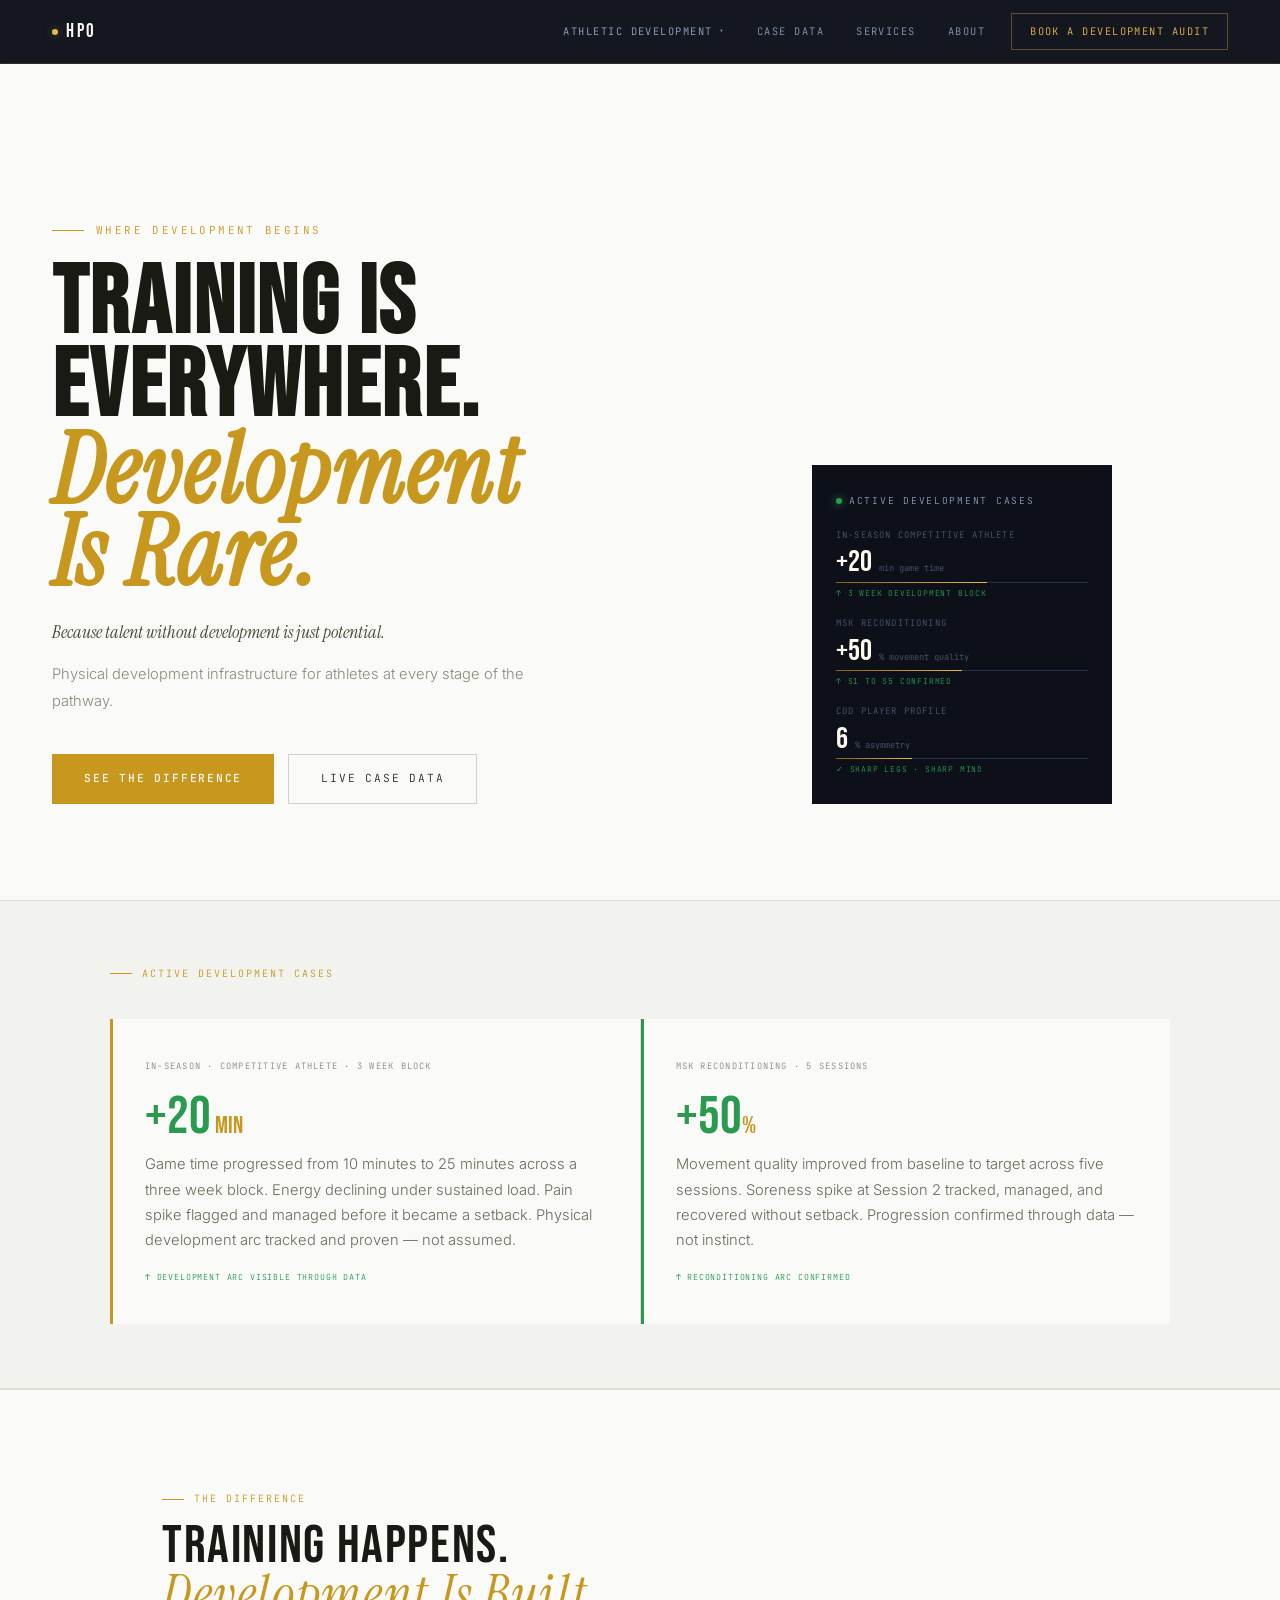
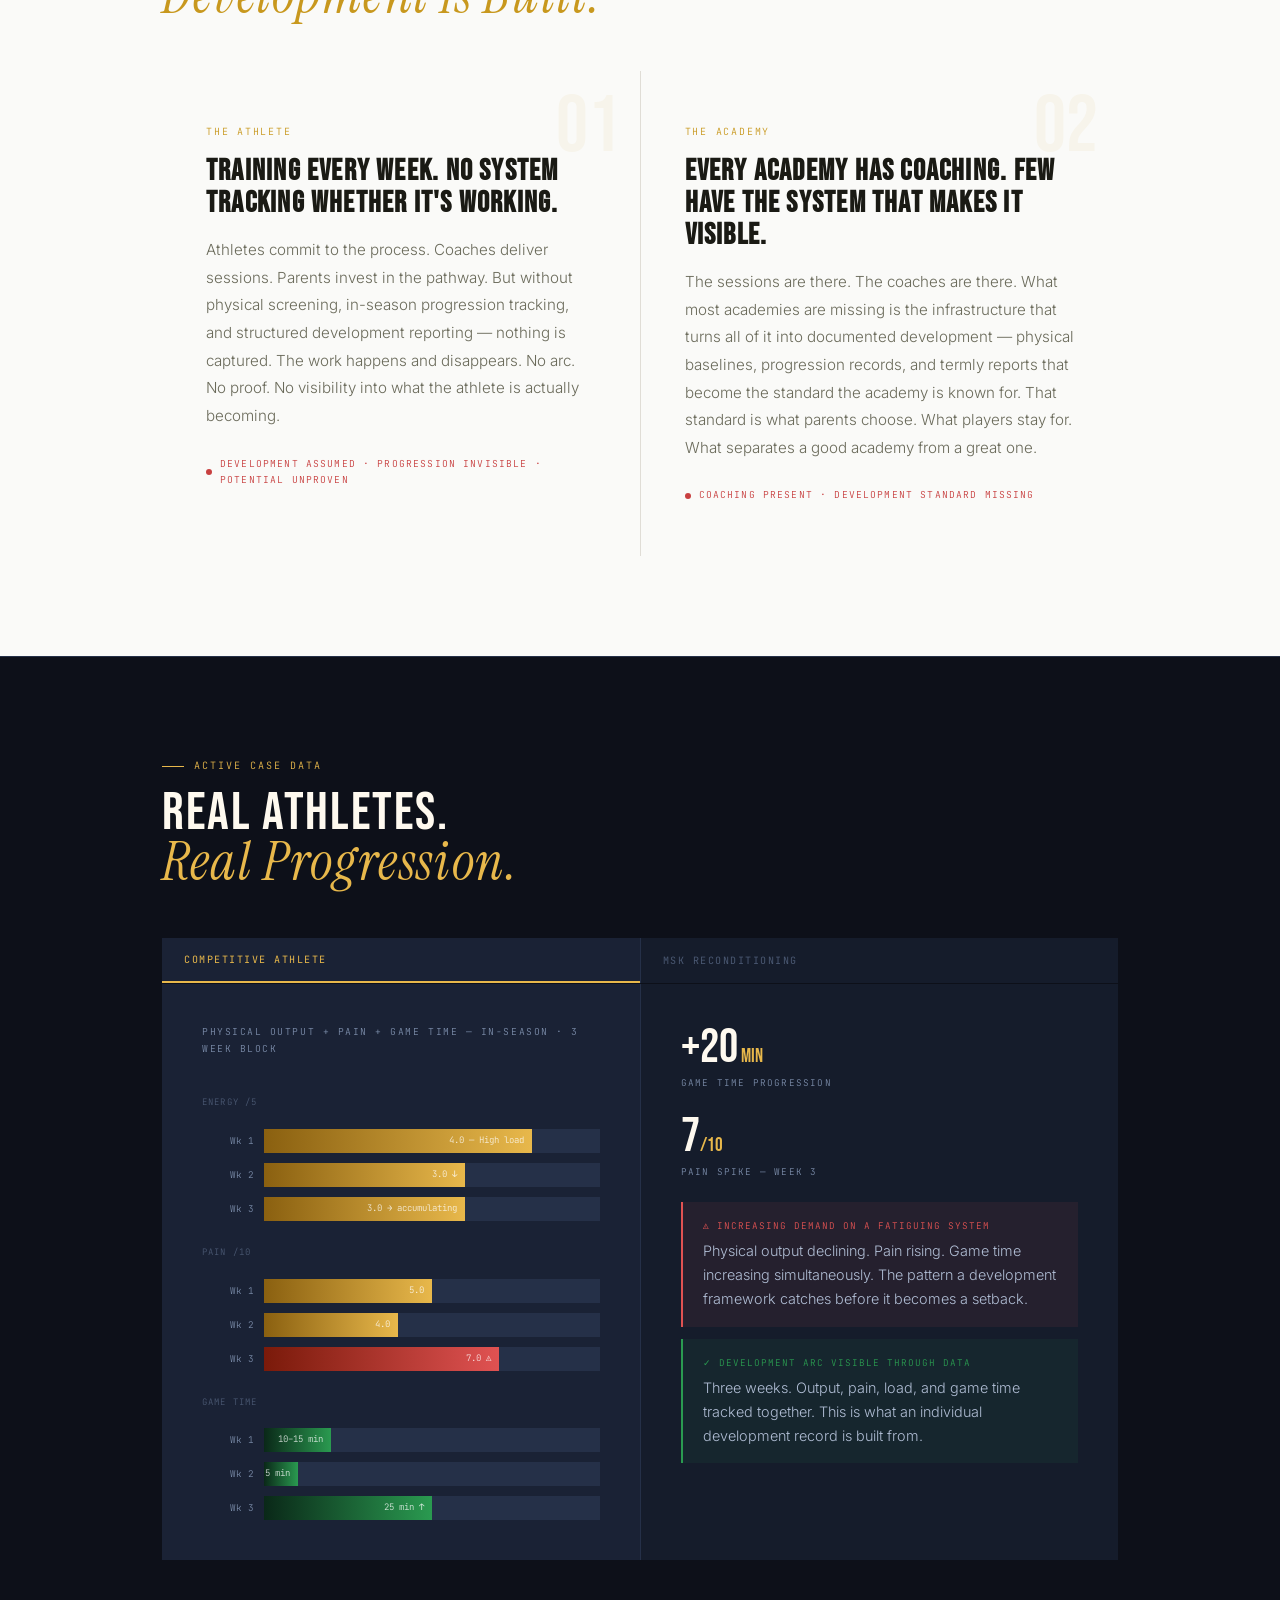
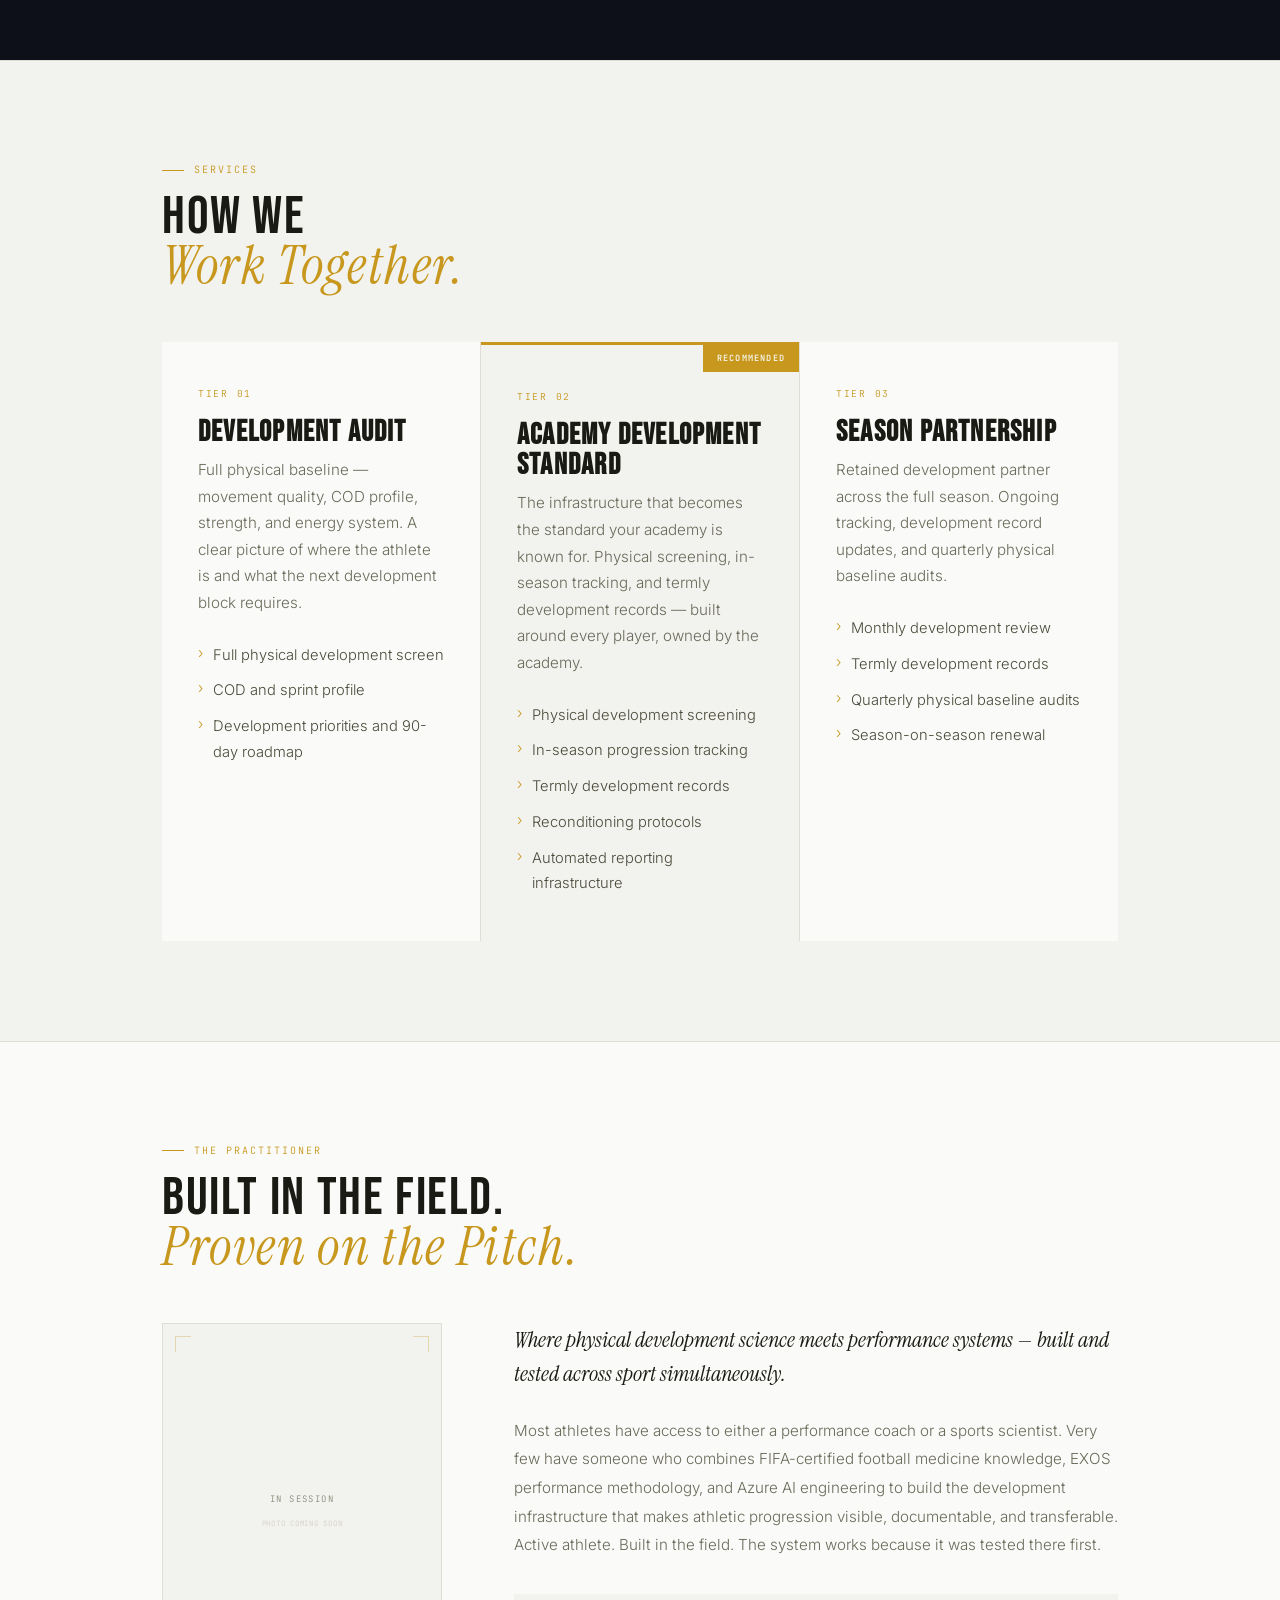
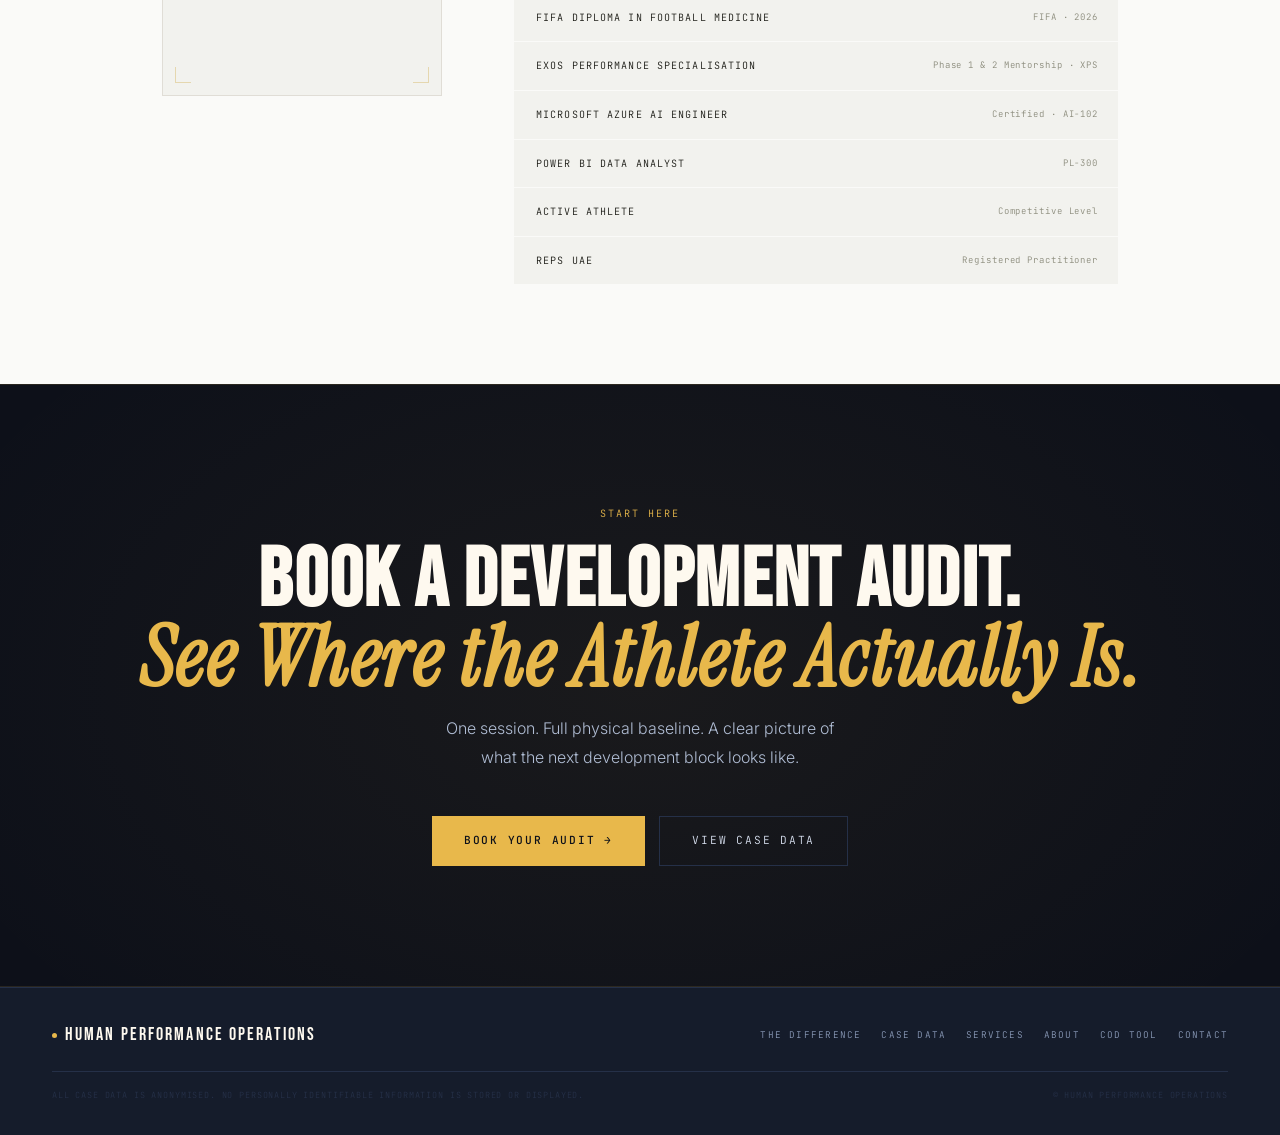
==== commit 72672d2c: "Update index.html" ====
--- a/index.html
+++ b/index.html
@@ -3,216 +3,259 @@
 <head>
 <meta charset="UTF-8"/>
 <meta name="viewport" content="width=device-width, initial-scale=1.0"/>
-<title>Human Performance Operations</title>
+<title>Human Performance Operations — Athletic Development</title>
+<meta property="og:title" content="Human Performance Operations"/>
+<meta property="og:description" content="Physical development infrastructure for athletes at every stage of the pathway."/>
+<meta property="og:url" content="https://greengerald9.github.io/human-performance-operations"/>
 <link rel="preconnect" href="https://fonts.googleapis.com"/>
 <link rel="preconnect" href="https://fonts.gstatic.com" crossorigin/>
-<link href="https://fonts.googleapis.com/css2?family=Bebas+Neue&family=Instrument+Serif:ital@0;1&family=Inter:wght@300;400;500&family=JetBrains+Mono:wght@300;400;500&display=swap" rel="stylesheet"/>
+<link href="https://fonts.googleapis.com/css2?family=Bebas+Neue&family=Instrument+Serif:ital@0;1&family=Inter:wght@300;400;500;600&family=JetBrains+Mono:wght@300;400;500&display=swap" rel="stylesheet"/>
 <style>
 :root{
-  --bg:#0f1117;--surface:#161b26;--card:#1c2233;
-  --border:#252d3d;--border-light:#2e3a50;
-  --mist:#4a5568;--ash:#718096;--silver:#a0aec0;
-  --light:#cbd5e0;--white:#f7fafc;
-  --gold:#d4a843;--gold-hi:#f0c060;--gold-lo:#7a5c1e;
-  --red:#e53e3e;--red-soft:rgba(229,62,62,0.08);
-  --green:#38a169;--green-soft:rgba(56,161,105,0.08);
-  --amber:#dd6b20;
+  --bg:#fafaf8;--surface:#f2f2ee;--card:#eceae4;
+  --border:#e0ddd6;--border-light:#d4d0c8;
+  --mist:#8a8a7a;--ash:#6a6a5a;--silver:#4a4a3a;
+  --light:#2a2a1e;--white:#1a1a14;
+  --dark-bg:#0d1019;--dark-surface:#151c2b;--dark-card:#1a2235;
+  --dark-border:#253048;
+  --gold:#c8981e;--gold-hi:#e0aa2a;--gold-lo:#8a6010;--gold-warm:rgba(200,152,30,.1);
+  --gold-dark:#e8b84b;
+  --red:#c84040;--red-soft:rgba(200,64,64,0.08);
+  --green:#2a9a50;--green-soft:rgba(42,154,80,0.08);
 }
 *,*::before,*::after{box-sizing:border-box;margin:0;padding:0}
 html{scroll-behavior:smooth}
 body{background:var(--bg);color:var(--light);font-family:'Inter',sans-serif;font-weight:300;font-size:16px;line-height:1.75;overflow-x:hidden;-webkit-font-smoothing:antialiased}
-#cur{position:fixed;width:8px;height:8px;background:var(--gold);border-radius:50%;pointer-events:none;z-index:9999;transform:translate(-50%,-50%);transition:transform .15s}
-#cur-r{position:fixed;width:34px;height:34px;border:1px solid rgba(212,168,67,.3);border-radius:50%;pointer-events:none;z-index:9998;transform:translate(-50%,-50%)}
-nav{position:fixed;top:0;left:0;right:0;z-index:400;display:flex;align-items:center;justify-content:space-between;padding:0 52px;height:64px;background:rgba(15,17,23,.95);backdrop-filter:blur(20px);border-bottom:1px solid var(--border)}
-.n-logo{font-family:'Bebas Neue',sans-serif;font-size:1.2rem;letter-spacing:.14em;text-transform:uppercase;color:var(--white);display:flex;align-items:center;gap:8px}
-.n-dot{width:6px;height:6px;background:var(--gold);border-radius:50%}
+
+/* NAV — stays dark */
+nav{position:fixed;top:0;left:0;right:0;z-index:400;display:flex;align-items:center;justify-content:space-between;padding:0 52px;height:64px;background:rgba(13,16,25,.97);backdrop-filter:blur(24px);border-bottom:1px solid rgba(232,184,75,.12)}
+.n-logo{font-family:'Bebas Neue',sans-serif;font-size:1.2rem;letter-spacing:.14em;text-transform:uppercase;color:#fef9ef;display:flex;align-items:center;gap:8px;text-decoration:none}
+.n-dot{width:6px;height:6px;background:var(--gold-dark);border-radius:50%;box-shadow:0 0 8px rgba(232,184,75,.4)}
 .n-nav{display:flex;align-items:center;gap:4px;list-style:none}
 .n-item{position:relative}
-.n-item>a,.n-item>button{font-family:'JetBrains Mono',monospace;font-size:.65rem;letter-spacing:.14em;text-transform:uppercase;color:var(--ash);text-decoration:none;background:none;border:none;cursor:pointer;padding:8px 14px;transition:all .2s;display:flex;align-items:center;gap:6px}
-.n-item>a:hover,.n-item>button:hover{color:var(--white);background:var(--card)}
+.n-item>a,.n-item>button{font-family:'JetBrains Mono',monospace;font-size:.65rem;letter-spacing:.14em;text-transform:uppercase;color:#8a9ab8;text-decoration:none;background:none;border:none;cursor:pointer;padding:8px 14px;transition:all .2s;display:flex;align-items:center;gap:6px}
+.n-item>a:hover,.n-item>button:hover{color:#fef9ef;background:#1a2235}
 .n-arrow{font-size:.5rem;transition:transform .2s}
 .n-item:hover .n-arrow{transform:rotate(180deg)}
-.dropdown{position:absolute;top:calc(100% + 8px);left:0;background:var(--surface);border:1px solid var(--border);min-width:260px;opacity:0;visibility:hidden;transform:translateY(-8px);transition:all .2s;z-index:100}
+.dropdown{position:absolute;top:calc(100% + 8px);left:0;background:#151c2b;border:1px solid #253048;min-width:260px;opacity:0;visibility:hidden;transform:translateY(-8px);transition:all .2s;z-index:100;box-shadow:0 16px 48px rgba(0,0,0,.4)}
 .n-item:hover .dropdown{opacity:1;visibility:visible;transform:translateY(0)}
-.dropdown a{display:block;font-family:'JetBrains Mono',monospace;font-size:.62rem;letter-spacing:.12em;text-transform:uppercase;color:var(--ash);text-decoration:none;padding:12px 20px;border-bottom:1px solid var(--border);transition:all .2s}
+.dropdown-label{font-family:'JetBrains Mono',monospace;font-size:.55rem;letter-spacing:.18em;text-transform:uppercase;color:var(--gold-dark);padding:10px 20px 6px;background:#1a2235;border-bottom:1px solid #253048}
+.dropdown a{display:block;font-family:'JetBrains Mono',monospace;font-size:.62rem;letter-spacing:.12em;text-transform:uppercase;color:#8a9ab8;text-decoration:none;padding:12px 20px;border-bottom:1px solid #253048;transition:all .2s}
 .dropdown a:last-child{border:none}
-.dropdown a:hover{color:var(--gold);background:var(--card);padding-left:24px}
-.dropdown-label{font-family:'JetBrains Mono',monospace;font-size:.55rem;letter-spacing:.18em;text-transform:uppercase;color:var(--gold);padding:10px 20px 6px;background:var(--card);border-bottom:1px solid var(--border)}
-.n-cta{font-family:'JetBrains Mono',monospace;font-size:.65rem;letter-spacing:.14em;text-transform:uppercase;color:var(--bg);background:var(--gold);padding:10px 22px;text-decoration:none;transition:all .25s;font-weight:500}
-.n-cta:hover{background:var(--gold-hi)}
-.hero{min-height:100vh;display:flex;flex-direction:column;justify-content:flex-end;padding:0 52px 88px;position:relative;overflow:hidden;background:var(--bg)}
-.hero-grid{position:absolute;inset:0;background-image:linear-gradient(rgba(212,168,67,.035) 1px,transparent 1px),linear-gradient(90deg,rgba(212,168,67,.035) 1px,transparent 1px);background-size:64px 64px;mask-image:radial-gradient(ellipse 65% 55% at 65% 45%,black,transparent);pointer-events:none}
-.hero-orb{position:absolute;top:-18%;right:-8%;width:560px;height:560px;border-radius:50%;background:radial-gradient(circle,rgba(212,168,67,.055) 0%,transparent 65%);pointer-events:none}
-.banner{position:absolute;top:0;left:0;right:0;height:64px;background:var(--surface);border-bottom:1px solid rgba(212,168,67,.1);display:flex;align-items:center;justify-content:center;gap:20px;z-index:2}
-.banner-name{font-family:'JetBrains Mono',monospace;font-size:.7rem;letter-spacing:.26em;text-transform:uppercase;color:var(--silver)}
+.dropdown a:hover{color:var(--gold-dark);background:#1a2235;padding-left:24px}
+.n-audit{font-family:'JetBrains Mono',monospace;font-size:.65rem;letter-spacing:.14em;text-transform:uppercase;color:var(--gold-dark);text-decoration:none;padding:8px 18px;border:1px solid rgba(232,184,75,.35);transition:all .25s;margin-left:8px}
+.n-audit:hover{background:var(--gold-dark);color:#0d1019}
+
+/* HAMBURGER */
+.hamburger{display:none;flex-direction:column;gap:5px;cursor:pointer;padding:8px;background:none;border:none;z-index:401}
+.hamburger span{display:block;width:22px;height:1.5px;background:var(--gold-dark);transition:all .3s}
+.mobile-menu{display:none;position:fixed;top:64px;left:0;right:0;bottom:0;background:rgba(13,16,25,.98);z-index:399;flex-direction:column;padding:32px 24px;gap:0;overflow-y:auto}
+.mobile-menu.open{display:flex}
+.mobile-section-label{font-family:'JetBrains Mono',monospace;font-size:.55rem;letter-spacing:.2em;text-transform:uppercase;color:var(--gold-dark);padding:16px 0 8px;border-bottom:1px solid #253048;margin-bottom:4px;display:flex;align-items:center;justify-content:space-between;cursor:pointer}
+.mobile-section-label .arr{font-size:.5rem;transition:transform .2s;color:#4a5872}
+.mobile-section-label.open .arr{transform:rotate(180deg)}
+.mobile-sub{display:none;flex-direction:column;padding-bottom:8px}
+.mobile-sub.open{display:flex}
+.mobile-sub a{font-family:'JetBrains Mono',monospace;font-size:.6rem;letter-spacing:.1em;text-transform:uppercase;color:#8a9ab8;text-decoration:none;padding:10px 16px;border-left:1px solid #253048;transition:all .2s;display:block;line-height:1.6}
+.mobile-sub a:active{color:var(--gold-dark);border-left-color:var(--gold-dark)}
+.mobile-direct{font-family:'JetBrains Mono',monospace;font-size:.65rem;letter-spacing:.14em;text-transform:uppercase;color:#8a9ab8;text-decoration:none;padding:16px 0;border-bottom:1px solid #253048;display:block}
+.mobile-audit{font-family:'JetBrains Mono',monospace;font-size:.68rem;letter-spacing:.14em;text-transform:uppercase;color:var(--gold-dark);padding:16px;text-align:center;text-decoration:none;margin-top:16px;border:1px solid rgba(232,184,75,.3);display:block}
+.mobile-cta-btn{font-family:'JetBrains Mono',monospace;font-size:.68rem;letter-spacing:.14em;text-transform:uppercase;color:#0d1019;background:var(--gold-dark);padding:16px;text-align:center;text-decoration:none;margin-top:8px;font-weight:500;display:block}
+
+/* HERO — light background */
+.hero{min-height:100vh;display:flex;flex-direction:column;justify-content:flex-end;padding:0 52px 96px;position:relative;overflow:hidden;background:var(--bg)}
+.hero-rule{position:absolute;top:0;left:0;right:0;height:3px;background:linear-gradient(90deg,var(--gold) 0%,rgba(200,152,30,.3) 60%,transparent 100%);z-index:2}
+.banner{position:absolute;top:0;left:0;right:0;height:64px;background:rgba(250,250,248,.95);backdrop-filter:blur(10px);border-bottom:1px solid var(--border);display:flex;align-items:center;justify-content:center;gap:20px;z-index:2}
+.banner-name{font-family:'JetBrains Mono',monospace;font-size:.7rem;letter-spacing:.26em;text-transform:uppercase;color:var(--ash)}
 .banner-name em{color:var(--gold);font-style:normal}
 .banner-sep{width:1px;height:14px;background:var(--border-light)}
 .banner-tag{font-family:'JetBrains Mono',monospace;font-size:.58rem;letter-spacing:.18em;text-transform:uppercase;color:var(--mist)}
-.hero-inner{position:relative;z-index:1;max-width:1060px;width:100%;display:grid;grid-template-columns:1fr 320px;gap:72px;align-items:end}
+.hero-inner{position:relative;z-index:1;max-width:1060px;width:100%;display:grid;grid-template-columns:1fr 300px;gap:72px;align-items:end}
 .hero-eyebrow{font-family:'JetBrains Mono',monospace;font-size:.68rem;letter-spacing:.22em;text-transform:uppercase;color:var(--gold);display:flex;align-items:center;gap:12px;margin-bottom:24px;opacity:0;animation:up .7s .1s forwards}
 .hero-eyebrow:before{content:'';width:32px;height:1px;background:var(--gold)}
-.hero-h{font-family:'Bebas Neue',sans-serif;font-size:clamp(3.2rem,7.5vw,7rem);line-height:.88;letter-spacing:.025em;color:var(--white);opacity:0;animation:up .9s .25s forwards}
-.hero-h .serif{font-family:'Instrument Serif',serif;font-style:italic;color:var(--gold)}
-.hero-cost{margin-top:20px;font-size:1.05rem;color:var(--silver);max-width:520px;line-height:1.7;opacity:0;animation:up .8s .38s forwards}
-.hero-sub{margin-top:12px;font-size:.9rem;color:var(--ash);max-width:500px;line-height:1.75;opacity:0;animation:up .8s .46s forwards}
-.hero-cta{margin-top:36px;display:flex;gap:14px;opacity:0;animation:up .7s .54s forwards}
-.btn-g{font-family:'JetBrains Mono',monospace;font-size:.7rem;letter-spacing:.16em;text-transform:uppercase;background:var(--gold);color:var(--bg);padding:14px 30px;text-decoration:none;font-weight:500;transition:all .25s;display:inline-block}
+.hero-h{font-family:'Bebas Neue',sans-serif;font-size:clamp(3.2rem,7.5vw,7.2rem);line-height:.86;letter-spacing:.025em;color:var(--white);opacity:0;animation:up .9s .25s forwards}
+.hero-h .serif{font-family:'Instrument Serif',serif;font-style:italic;color:var(--gold);display:block}
+.hero-cost{margin-top:22px;font-size:1.12rem;color:var(--silver);max-width:540px;line-height:1.72;opacity:0;animation:up .8s .38s forwards;font-style:italic;font-family:'Instrument Serif',serif}
+.hero-sub{margin-top:14px;font-size:.92rem;color:var(--mist);max-width:500px;line-height:1.8;opacity:0;animation:up .8s .46s forwards}
+.hero-cta{margin-top:40px;display:flex;gap:14px;opacity:0;animation:up .7s .54s forwards}
+.btn-g{font-family:'JetBrains Mono',monospace;font-size:.7rem;letter-spacing:.16em;text-transform:uppercase;background:var(--gold);color:#fafaf8;padding:15px 32px;text-decoration:none;font-weight:500;transition:all .25s;display:inline-block}
 .btn-g:hover{background:var(--gold-hi)}
-.btn-o{font-family:'JetBrains Mono',monospace;font-size:.7rem;letter-spacing:.16em;text-transform:uppercase;background:transparent;color:var(--light);padding:13px 30px;border:1px solid var(--border-light);text-decoration:none;transition:all .25s;display:inline-block}
+.btn-o{font-family:'JetBrains Mono',monospace;font-size:.7rem;letter-spacing:.16em;text-transform:uppercase;background:transparent;color:var(--light);padding:14px 32px;border:1px solid var(--border-light);text-decoration:none;transition:all .25s;display:inline-block}
 .btn-o:hover{border-color:var(--gold);color:var(--gold)}
+
+/* HERO SIGNAL — dark card on light page */
 .hero-signal{opacity:0;animation:up .8s .65s forwards;align-self:end}
-.sig-hdr{font-family:'JetBrains Mono',monospace;font-size:.6rem;letter-spacing:.18em;text-transform:uppercase;color:var(--ash);display:flex;align-items:center;gap:7px;margin-bottom:18px}
-.live-pip{width:6px;height:6px;background:var(--green);border-radius:50%;box-shadow:0 0 7px var(--green);animation:pip 2s infinite;flex-shrink:0}
+.sig-card{background:var(--dark-bg);padding:28px 24px}
+.sig-hdr{font-family:'JetBrains Mono',monospace;font-size:.6rem;letter-spacing:.18em;text-transform:uppercase;color:#8a9ab8;display:flex;align-items:center;gap:7px;margin-bottom:18px}
+.live-pip{width:6px;height:6px;background:var(--green);border-radius:50%;box-shadow:0 0 8px var(--green);animation:pip 2s infinite;flex-shrink:0}
 @keyframes pip{0%,100%{opacity:1}50%{opacity:.3}}
-.sig-list{display:flex;flex-direction:column;gap:14px}
-.sig-env{font-family:'JetBrains Mono',monospace;font-size:.56rem;letter-spacing:.13em;text-transform:uppercase;color:var(--mist);margin-bottom:3px}
-.sig-row{display:flex;align-items:baseline;gap:7px;margin-bottom:3px}
-.sig-num{font-family:'Bebas Neue',sans-serif;font-size:1.8rem;color:var(--white);line-height:1}
-.sig-unit{font-family:'JetBrains Mono',monospace;font-size:.54rem;color:var(--mist)}
-.sig-bar{height:1px;background:var(--border);width:100%;position:relative;margin-bottom:3px}
-.sig-fill{position:absolute;left:0;top:0;bottom:0;background:var(--gold);width:0;transition:width 1.4s ease}
+.sig-list{display:flex;flex-direction:column;gap:16px}
+.sig-env{font-family:'JetBrains Mono',monospace;font-size:.56rem;letter-spacing:.13em;text-transform:uppercase;color:#4a5872;margin-bottom:4px}
+.sig-row{display:flex;align-items:baseline;gap:7px;margin-bottom:4px}
+.sig-num{font-family:'Bebas Neue',sans-serif;font-size:1.9rem;color:#fef9ef;line-height:1}
+.sig-unit{font-family:'JetBrains Mono',monospace;font-size:.54rem;color:#4a5872}
+.sig-bar{height:1px;background:#253048;width:100%;position:relative;margin-bottom:3px}
+.sig-fill{position:absolute;left:0;top:0;bottom:0;background:linear-gradient(90deg,#8a6010,var(--gold-dark));width:0;transition:width 1.6s ease}
 .sig-note{font-family:'JetBrains Mono',monospace;font-size:.5rem;letter-spacing:.1em;text-transform:uppercase}
-.note-warn{color:var(--red)}.note-ok{color:var(--green)}
-.cases{background:var(--surface);border-top:1px solid rgba(212,168,67,.12);border-bottom:1px solid var(--border);padding:52px}
+.note-warn{color:#e05252}.note-ok{color:var(--green)}
+
+/* CASES — light background */
+.cases{background:var(--surface);border-top:1px solid var(--border);border-bottom:1px solid var(--border);padding:64px 52px}
 .cases-inner{max-width:1060px;margin:0 auto}
-.cases-eye{font-family:'JetBrains Mono',monospace;font-size:.63rem;letter-spacing:.2em;text-transform:uppercase;color:var(--gold);display:flex;align-items:center;gap:10px;margin-bottom:32px}
+.cases-eye{font-family:'JetBrains Mono',monospace;font-size:.63rem;letter-spacing:.2em;text-transform:uppercase;color:var(--gold);display:flex;align-items:center;gap:10px;margin-bottom:36px}
 .cases-eye:before{content:'';width:22px;height:1px;background:var(--gold)}
-.cases-grid{display:grid;grid-template-columns:repeat(4,1fr);gap:1px;background:var(--border)}
-.case-item{background:var(--surface);padding:28px 24px;transition:background .3s;position:relative;overflow:hidden}
-.case-item:hover{background:var(--card)}
-.case-item:first-child{border-left:2px solid var(--gold)}
-.case-week{font-family:'JetBrains Mono',monospace;font-size:.55rem;letter-spacing:.14em;text-transform:uppercase;color:var(--mist);margin-bottom:12px}
-.case-num{font-family:'Bebas Neue',sans-serif;font-size:2.8rem;color:var(--white);line-height:1;margin-bottom:4px}
-.case-num span{color:var(--gold);font-size:1.3rem}
-.case-num.red{color:var(--red)}.case-num.green{color:var(--green)}
-.case-desc{font-size:.85rem;color:var(--silver);line-height:1.6;margin-bottom:10px}
+.cases-grid{display:grid;grid-template-columns:1fr 1fr;gap:1px;background:var(--border)}
+.case-item{background:var(--bg);padding:40px 32px;transition:background .3s}
+.case-item:hover{background:var(--surface)}
+.case-item:first-child{border-left:3px solid var(--gold)}
+.case-item:last-child{border-left:3px solid var(--green)}
+.case-week{font-family:'JetBrains Mono',monospace;font-size:.55rem;letter-spacing:.14em;text-transform:uppercase;color:var(--mist);margin-bottom:16px}
+.case-num{font-family:'Bebas Neue',sans-serif;font-size:3.4rem;color:var(--white);line-height:1;margin-bottom:8px}
+.case-num span{color:var(--gold);font-size:1.5rem}
+.case-num.green{color:var(--green)}
+.case-desc{font-size:.92rem;color:var(--ash);line-height:1.72;margin-bottom:16px}
 .case-flag{font-family:'JetBrains Mono',monospace;font-size:.52rem;letter-spacing:.1em;text-transform:uppercase}
-.case-flag.warn{color:var(--red)}.case-flag.ok{color:var(--green)}
-.wrap{padding:96px 52px;max-width:1060px;margin:0 auto}
+.case-flag.ok{color:var(--green)}
+
+/* SHARED */
+.wrap{padding:100px 52px;max-width:1060px;margin:0 auto}
 .eye{font-family:'JetBrains Mono',monospace;font-size:.63rem;letter-spacing:.2em;text-transform:uppercase;color:var(--gold);display:flex;align-items:center;gap:10px;margin-bottom:14px}
 .eye:before{content:'';width:22px;height:1px;background:var(--gold)}
-.disp{font-family:'Bebas Neue',sans-serif;font-size:clamp(2.2rem,4.2vw,3.8rem);line-height:.92;letter-spacing:.03em;color:var(--white);margin-bottom:44px}
+.disp{font-family:'Bebas Neue',sans-serif;font-size:clamp(2.2rem,4.2vw,3.9rem);line-height:.92;letter-spacing:.03em;color:var(--white);margin-bottom:48px}
 .disp em{font-family:'Instrument Serif',serif;font-style:italic;color:var(--gold)}
 .reveal{opacity:0;transform:translateY(22px);transition:opacity .7s,transform .7s}
 .reveal.on{opacity:1;transform:translateY(0)}
+
+/* PROBLEM — light */
 .prob-bg{background:var(--bg);border-top:1px solid var(--border)}
 .prob-grid{display:grid;grid-template-columns:1fr 1fr;gap:1px;background:var(--border)}
 .p-card{background:var(--bg);padding:52px 44px;position:relative;overflow:hidden;transition:background .35s}
 .p-card:hover{background:var(--surface)}
 .p-card:after{content:'';position:absolute;bottom:0;left:0;right:0;height:2px;background:linear-gradient(90deg,transparent,var(--gold),transparent);transform:scaleX(0);transition:transform .4s}
 .p-card:hover:after{transform:scaleX(1)}
-.p-num{font-family:'Bebas Neue',sans-serif;font-size:5rem;color:rgba(212,168,67,.04);position:absolute;top:16px;right:20px;line-height:1}
+.p-num{font-family:'Bebas Neue',sans-serif;font-size:5rem;color:rgba(200,152,30,.06);position:absolute;top:16px;right:20px;line-height:1}
 .p-sector{font-family:'JetBrains Mono',monospace;font-size:.62rem;letter-spacing:.18em;text-transform:uppercase;color:var(--gold);margin-bottom:16px}
-.p-card h3{font-family:'Bebas Neue',sans-serif;font-size:1.9rem;letter-spacing:.04em;color:var(--white);margin-bottom:14px;line-height:1.05}
-.p-card p{font-size:.95rem;color:var(--silver);line-height:1.78}
-.p-flag{margin-top:24px;font-family:'JetBrains Mono',monospace;font-size:.6rem;letter-spacing:.12em;text-transform:uppercase;color:var(--red);display:flex;align-items:center;gap:8px}
+.p-card h3{font-family:'Bebas Neue',sans-serif;font-size:1.9rem;letter-spacing:.04em;color:var(--white);margin-bottom:16px;line-height:1.05}
+.p-card p{font-size:.95rem;color:var(--ash);line-height:1.82}
+.p-flag{margin-top:26px;font-family:'JetBrains Mono',monospace;font-size:.6rem;letter-spacing:.12em;text-transform:uppercase;color:var(--red);display:flex;align-items:center;gap:8px}
 .p-flag:before{content:'';width:6px;height:6px;background:var(--red);border-radius:50%;flex-shrink:0}
-.data-bg{background:var(--surface);border-top:1px solid var(--border)}
-.tabs{display:flex;gap:1px;background:var(--border);margin-bottom:1px}
-.tab{flex:1;padding:15px 22px;font-family:'JetBrains Mono',monospace;font-size:.63rem;letter-spacing:.15em;text-transform:uppercase;background:var(--surface);color:var(--mist);border:none;cursor:pointer;transition:all .25s;text-align:left}
-.tab.on{background:var(--card);color:var(--gold)}
-.tab:hover:not(.on){background:var(--card);color:var(--light)}
+
+/* DATA — dark islands on light page */
+.data-bg{background:var(--dark-bg);border-top:1px solid var(--dark-border)}
+.data-bg .wrap{color:#d8e0f0}
+.data-bg .eye{color:var(--gold-dark)}
+.data-bg .eye:before{background:var(--gold-dark)}
+.data-bg .disp{color:#fef9ef}
+.data-bg .disp em{color:var(--gold-dark)}
+.tabs{display:flex;gap:1px;background:var(--dark-border);margin-bottom:1px}
+.tab{flex:1;padding:15px 22px;font-family:'JetBrains Mono',monospace;font-size:.63rem;letter-spacing:.15em;text-transform:uppercase;background:var(--dark-surface);color:#4a5872;border:none;cursor:pointer;transition:all .25s;text-align:left}
+.tab.on{background:var(--dark-card);color:var(--gold-dark);border-bottom:2px solid var(--gold-dark)}
+.tab:hover:not(.on){background:var(--dark-card);color:#d8e0f0}
 .panel{display:none}
-.panel.on{display:grid;grid-template-columns:1fr 1fr;gap:1px;background:var(--border)}
-.p-chart{background:var(--card);padding:40px}
-.p-insight{background:var(--surface);padding:40px}
-.ct{font-family:'JetBrains Mono',monospace;font-size:.6rem;letter-spacing:.16em;text-transform:uppercase;color:var(--ash);margin-bottom:24px}
+.panel.on{display:grid;grid-template-columns:1fr 1fr;gap:1px;background:var(--dark-border)}
+.p-chart{background:var(--dark-card);padding:40px}
+.p-insight{background:var(--dark-surface);padding:40px}
+.ct{font-family:'JetBrains Mono',monospace;font-size:.6rem;letter-spacing:.16em;text-transform:uppercase;color:#7a8ba8;margin-bottom:24px}
 .bars{display:flex;flex-direction:column;gap:10px}
-.sublabel{font-family:'JetBrains Mono',monospace;font-size:.56rem;letter-spacing:.13em;text-transform:uppercase;color:var(--mist);margin:14px 0 8px}
+.sublabel{font-family:'JetBrains Mono',monospace;font-size:.56rem;letter-spacing:.13em;text-transform:uppercase;color:#4a5872;margin:14px 0 8px}
 .brow{display:flex;align-items:center;gap:10px}
-.bl{font-family:'JetBrains Mono',monospace;font-size:.58rem;color:var(--ash);width:52px;text-align:right;flex-shrink:0}
-.bt{flex:1;height:24px;background:var(--border);position:relative;overflow:hidden}
-.bf{height:100%;background:linear-gradient(90deg,var(--gold-lo),var(--gold));width:0;transition:width 1.2s cubic-bezier(.16,1,.3,1);display:flex;align-items:center;justify-content:flex-end;padding-right:8px}
-.bf.w{background:linear-gradient(90deg,#7a1a0a,var(--red))}
-.bf.g{background:linear-gradient(90deg,#0f3020,var(--green))}
-.bv{font-family:'JetBrains Mono',monospace;font-size:.56rem;color:rgba(255,255,255,.75);white-space:nowrap}
-.i-big{font-family:'Bebas Neue',sans-serif;font-size:3rem;color:var(--white);line-height:1;margin-bottom:3px}
-.i-big span{font-size:1.2rem;color:var(--gold)}
-.i-lbl{font-family:'JetBrains Mono',monospace;font-size:.58rem;letter-spacing:.13em;text-transform:uppercase;color:var(--ash);margin-bottom:20px}
-.fbox{background:var(--red-soft);border-left:2px solid var(--red);padding:16px 20px;margin-bottom:12px}
-.fbox .fl{font-family:'JetBrains Mono',monospace;font-size:.58rem;letter-spacing:.11em;text-transform:uppercase;color:var(--red);margin-bottom:5px}
-.fbox p,.gbox p{font-size:.9rem;color:var(--silver);line-height:1.65}
-.gbox{background:var(--green-soft);border-left:2px solid var(--green);padding:16px 20px}
+.bl{font-family:'JetBrains Mono',monospace;font-size:.58rem;color:#7a8ba8;width:52px;text-align:right;flex-shrink:0}
+.bt{flex:1;height:24px;background:var(--dark-border);position:relative;overflow:hidden}
+.bf{height:100%;background:linear-gradient(90deg,var(--gold-lo),var(--gold-dark));width:0;transition:width 1.2s cubic-bezier(.16,1,.3,1);display:flex;align-items:center;justify-content:flex-end;padding-right:8px}
+.bf.w{background:linear-gradient(90deg,#7a1a0a,#e05252)}
+.bf.g{background:linear-gradient(90deg,#0a2818,var(--green))}
+.bv{font-family:'JetBrains Mono',monospace;font-size:.56rem;color:rgba(255,255,255,.8);white-space:nowrap}
+.i-big{font-family:'Bebas Neue',sans-serif;font-size:3rem;color:#fef9ef;line-height:1;margin-bottom:3px}
+.i-big span{font-size:1.2rem;color:var(--gold-dark)}
+.i-lbl{font-family:'JetBrains Mono',monospace;font-size:.58rem;letter-spacing:.13em;text-transform:uppercase;color:#7a8ba8;margin-bottom:22px}
+.fbox{background:rgba(224,82,82,.08);border-left:2px solid #e05252;padding:16px 20px;margin-bottom:12px}
+.fbox .fl{font-family:'JetBrains Mono',monospace;font-size:.58rem;letter-spacing:.11em;text-transform:uppercase;color:#e05252;margin-bottom:5px}
+.fbox p,.gbox p{font-size:.9rem;color:#b0bdd4;line-height:1.65}
+.gbox{background:rgba(42,154,80,.08);border-left:2px solid var(--green);padding:16px 20px}
 .gbox .gl{font-family:'JetBrains Mono',monospace;font-size:.58rem;letter-spacing:.11em;text-transform:uppercase;color:var(--green);margin-bottom:5px}
-.svc-bg{background:var(--bg);border-top:1px solid var(--border)}
+
+/* SERVICES — light */
+.svc-bg{background:var(--surface);border-top:1px solid var(--border)}
 .svc-grid{display:grid;grid-template-columns:repeat(3,1fr);gap:1px;background:var(--border)}
 .svc-card{background:var(--bg);padding:44px 36px;position:relative;transition:background .3s}
 .svc-card:hover{background:var(--surface)}
-.svc-card.feat{background:var(--surface)}
-.svc-card.feat:before{content:'RECOMMENDED';position:absolute;top:0;right:0;font-family:'JetBrains Mono',monospace;font-size:.54rem;letter-spacing:.14em;background:var(--gold);color:var(--bg);padding:6px 12px;font-weight:500}
-.svc-tier{font-family:'JetBrains Mono',monospace;font-size:.6rem;letter-spacing:.18em;text-transform:uppercase;color:var(--gold);margin-bottom:13px}
-.svc-card h3{font-family:'Bebas Neue',sans-serif;font-size:1.9rem;letter-spacing:.04em;color:var(--white);margin-bottom:8px;line-height:1}
-.svc-desc{font-size:.95rem;color:var(--silver);margin-bottom:24px;line-height:1.75}
+.svc-card.feat{background:var(--surface);border-top:3px solid var(--gold)}
+.svc-card.feat:before{content:'RECOMMENDED';position:absolute;top:0;right:0;font-family:'JetBrains Mono',monospace;font-size:.54rem;letter-spacing:.14em;background:var(--gold);color:#fafaf8;padding:6px 14px;font-weight:500}
+.svc-tier{font-family:'JetBrains Mono',monospace;font-size:.6rem;letter-spacing:.18em;text-transform:uppercase;color:var(--gold);margin-bottom:14px}
+.svc-card h3{font-family:'Bebas Neue',sans-serif;font-size:1.9rem;letter-spacing:.04em;color:var(--white);margin-bottom:10px;line-height:1}
+.svc-desc{font-size:.95rem;color:var(--ash);margin-bottom:26px;line-height:1.75}
 .svc-list{list-style:none;display:flex;flex-direction:column;gap:10px}
-.svc-list li{font-size:.92rem;color:var(--light);display:flex;gap:10px;align-items:flex-start}
+.svc-list li{font-size:.92rem;color:var(--silver);display:flex;gap:10px;align-items:flex-start}
 .svc-list li:before{content:'›';color:var(--gold);flex-shrink:0;line-height:1.4}
-.about-bg{background:var(--surface);border-top:1px solid var(--border)}
-.about-layout{display:grid;grid-template-columns:300px 1fr;gap:72px;align-items:start}
-.photo-frame{width:100%;aspect-ratio:3/4;background:var(--card);border:1px solid var(--border);display:flex;flex-direction:column;align-items:center;justify-content:center;position:relative}
-.pc{position:absolute;width:16px;height:16px;border-color:var(--gold-lo);border-style:solid}
+
+/* ABOUT — light */
+.about-bg{background:var(--bg);border-top:1px solid var(--border)}
+.about-layout{display:grid;grid-template-columns:280px 1fr;gap:72px;align-items:start}
+.photo-frame{width:100%;aspect-ratio:3/4;background:var(--surface);border:1px solid var(--border);display:flex;flex-direction:column;align-items:center;justify-content:center;position:relative;overflow:hidden}
+.pc{position:absolute;width:16px;height:16px;border-color:rgba(200,152,30,.3);border-style:solid}
 .pc.tl{top:12px;left:12px;border-width:1px 0 0 1px}
 .pc.tr{top:12px;right:12px;border-width:1px 1px 0 0}
 .pc.bl{bottom:12px;left:12px;border-width:0 0 1px 1px}
 .pc.br{bottom:12px;right:12px;border-width:0 1px 1px 0}
-.photo-lbl{font-family:'JetBrains Mono',monospace;font-size:.58rem;letter-spacing:.15em;text-transform:uppercase;color:var(--mist);text-align:center;line-height:2}
-.about-intro{font-family:'Instrument Serif',serif;font-style:italic;font-size:1.35rem;color:var(--white);line-height:1.55;margin-bottom:26px}
-.about-body{font-size:.95rem;color:var(--silver);line-height:1.85;margin-bottom:32px}
+.photo-lbl{font-family:'JetBrains Mono',monospace;font-size:.56rem;letter-spacing:.16em;text-transform:uppercase;color:var(--mist);text-align:center;line-height:2.4}
+.photo-sub{font-family:'JetBrains Mono',monospace;font-size:.46rem;letter-spacing:.1em;text-transform:uppercase;color:var(--border-light);margin-top:6px;text-align:center}
+.about-intro{font-family:'Instrument Serif',serif;font-style:italic;font-size:1.35rem;color:var(--white);line-height:1.58;margin-bottom:26px}
+.about-body{font-size:.95rem;color:var(--ash);line-height:1.88;margin-bottom:34px}
 .cred-stack{display:flex;flex-direction:column;gap:1px}
-.cred-row{background:var(--card);padding:15px 20px;display:flex;align-items:center;justify-content:space-between;border-left:2px solid transparent;transition:all .25s}
-.cred-row:hover{border-left-color:var(--gold);background:var(--surface)}
+.cred-row{background:var(--surface);padding:15px 20px;display:flex;align-items:center;justify-content:space-between;border-left:2px solid transparent;transition:all .25s}
+.cred-row:hover{border-left-color:var(--gold);background:var(--card)}
 .cred-name{font-family:'JetBrains Mono',monospace;font-size:.63rem;letter-spacing:.11em;text-transform:uppercase;color:var(--white)}
-.cred-sub{font-family:'JetBrains Mono',monospace;font-size:.56rem;letter-spacing:.1em;color:var(--ash)}
-.cta-bg{background:var(--bg);position:relative}
-.cta-glow{position:absolute;inset:0;background:radial-gradient(ellipse 50% 90% at 50% 50%,rgba(212,168,67,.045),transparent)}
-.cta-inner{position:relative;z-index:1;padding:120px 52px;text-align:center;border-top:1px solid rgba(212,168,67,.1);border-bottom:1px solid rgba(212,168,67,.1)}
-.cta-eye{font-family:'JetBrains Mono',monospace;font-size:.63rem;letter-spacing:.2em;text-transform:uppercase;color:var(--gold);margin-bottom:18px}
-.cta-h{font-family:'Bebas Neue',sans-serif;font-size:clamp(2.8rem,6.5vw,5.8rem);line-height:.92;letter-spacing:.02em;color:var(--white);margin-bottom:18px}
-.cta-h em{font-family:'Instrument Serif',serif;font-style:italic;color:var(--gold);display:block}
-.cta-sub{font-size:1rem;color:var(--silver);max-width:380px;margin:0 auto 40px;line-height:1.8}
+.cred-sub{font-family:'JetBrains Mono',monospace;font-size:.56rem;letter-spacing:.1em;color:var(--mist)}
+
+/* CTA — dark island */
+.cta-bg{background:var(--dark-bg);position:relative;overflow:hidden}
+.cta-glow{position:absolute;inset:0;background:radial-gradient(ellipse 60% 80% at 50% 50%,rgba(232,184,75,.06),transparent)}
+.cta-inner{position:relative;z-index:1;padding:120px 52px;text-align:center;border-top:1px solid rgba(232,184,75,.12);border-bottom:1px solid rgba(232,184,75,.12)}
+.cta-eye{font-family:'JetBrains Mono',monospace;font-size:.63rem;letter-spacing:.2em;text-transform:uppercase;color:var(--gold-dark);margin-bottom:20px}
+.cta-h{font-family:'Bebas Neue',sans-serif;font-size:clamp(2.8rem,6.5vw,5.8rem);line-height:.92;letter-spacing:.02em;color:#fef9ef;margin-bottom:18px}
+.cta-h em{font-family:'Instrument Serif',serif;font-style:italic;color:var(--gold-dark);display:block}
+.cta-sub{font-size:1rem;color:#b0bdd4;max-width:400px;margin:0 auto 44px;line-height:1.82}
 .cta-acts{display:flex;justify-content:center;gap:14px;flex-wrap:wrap}
-footer{background:var(--surface);border-top:1px solid var(--border);padding:32px 52px;display:flex;justify-content:space-between;align-items:center;flex-wrap:wrap;gap:16px}
-.f-logo{font-family:'Bebas Neue',sans-serif;font-size:1.1rem;letter-spacing:.12em;text-transform:uppercase;color:var(--white);display:flex;align-items:center;gap:7px}
-.f-dot{width:5px;height:5px;background:var(--gold);border-radius:50%}
-.f-links{display:flex;gap:20px}
-.f-links a{font-family:'JetBrains Mono',monospace;font-size:.58rem;letter-spacing:.13em;text-transform:uppercase;color:var(--ash);text-decoration:none;transition:color .2s}
-.f-links a:hover{color:var(--gold)}
-.f-note{width:100%;font-family:'JetBrains Mono',monospace;font-size:.53rem;letter-spacing:.1em;text-transform:uppercase;color:var(--border-light);padding-top:16px;margin-top:4px;border-top:1px solid var(--border);display:flex;justify-content:space-between;flex-wrap:wrap;gap:8px}
+.cta-btn-g{font-family:'JetBrains Mono',monospace;font-size:.7rem;letter-spacing:.16em;text-transform:uppercase;background:var(--gold-dark);color:#0d1019;padding:15px 32px;text-decoration:none;font-weight:500;transition:all .25s;display:inline-block}
+.cta-btn-g:hover{background:#f5cc70}
+.cta-btn-o{font-family:'JetBrains Mono',monospace;font-size:.7rem;letter-spacing:.16em;text-transform:uppercase;background:transparent;color:#d8e0f0;padding:14px 32px;border:1px solid #253048;text-decoration:none;transition:all .25s;display:inline-block}
+.cta-btn-o:hover{border-color:var(--gold-dark);color:var(--gold-dark)}
+
+/* FOOTER — dark */
+footer{background:var(--dark-surface);border-top:1px solid var(--dark-border);padding:32px 52px;display:flex;justify-content:space-between;align-items:center;flex-wrap:wrap;gap:16px}
+.f-logo{font-family:'Bebas Neue',sans-serif;font-size:1.1rem;letter-spacing:.12em;text-transform:uppercase;color:#fef9ef;display:flex;align-items:center;gap:8px}
+.f-dot{width:5px;height:5px;background:var(--gold-dark);border-radius:50%}
+.f-links{display:flex;gap:20px;flex-wrap:wrap}
+.f-links a{font-family:'JetBrains Mono',monospace;font-size:.58rem;letter-spacing:.13em;text-transform:uppercase;color:#8a9ab8;text-decoration:none;transition:color .2s}
+.f-links a:hover{color:var(--gold-dark)}
+.f-note{width:100%;font-family:'JetBrains Mono',monospace;font-size:.53rem;letter-spacing:.1em;text-transform:uppercase;color:#253048;padding-top:16px;margin-top:4px;border-top:1px solid var(--dark-border);display:flex;justify-content:space-between;flex-wrap:wrap;gap:8px}
+
 @keyframes up{from{opacity:0;transform:translateY(22px)}to{opacity:1;transform:translateY(0)}}
+
 @media(max-width:900px){
-  nav{padding:0 20px}.n-nav{display:none}
-  .hero{padding:0 24px 56px}
-  .hero-inner{grid-template-columns:1fr}.hero-signal{display:none}
+  nav{padding:0 20px}.n-nav{display:none}.n-audit{display:none}.hamburger{display:flex}
+  .hero{padding:0 24px 56px;justify-content:flex-start}
+  .hero-inner{grid-template-columns:1fr;padding-top:148px}.hero-signal{display:none}
   .hero-h{font-size:clamp(2.8rem,10vw,4.5rem)}
   .wrap{padding:72px 24px}
   .prob-grid,.svc-grid{grid-template-columns:1fr}
   .panel.on{grid-template-columns:1fr}
   .about-layout{grid-template-columns:1fr}
-  .cases-grid{grid-template-columns:1fr 1fr}
+  .cases-grid{grid-template-columns:1fr}
   .cases{padding:40px 24px}
-  footer{flex-direction:column;align-items:flex-start}
+  footer{flex-direction:column;align-items:flex-start;padding:24px}
   .cta-inner{padding:72px 24px}
+  .banner-tag{display:none}
 }
 </style>
 </head>
 <body>
-<div id="cur"></div>
-<div id="cur-r"></div>
-
-<!-- NAV -->
+<div id="cur" style="display:none"></div>
+<div id="cur-r" style="display:none"></div>
+
 <nav>
-  <div class="n-logo"><div class="n-dot"></div>HPO</div>
+  <a href="#" class="n-logo"><div class="n-dot"></div>HPO</a>
   <ul class="n-nav">
-    <li class="n-item">
-      <button>High Performance Operations <span class="n-arrow">▾</span></button>
-      <div class="dropdown">
-        <div class="dropdown-label">Operations</div>
-        <a href="#problem">Industrial</a>
-        <a href="#problem">Construction</a>
-        <a href="#problem">Private Security</a>
-        <a href="#problem">Safari &amp; Field Operations</a>
-        <a href="#problem">Events &amp; Venue Operations</a>
-      </div>
-    </li>
     <li class="n-item">
       <button>Athletic Development <span class="n-arrow">▾</span></button>
       <div class="dropdown">
@@ -227,87 +270,96 @@
     <li class="n-item"><a href="#data">Case Data</a></li>
     <li class="n-item"><a href="#services">Services</a></li>
     <li class="n-item"><a href="#about">About</a></li>
+    <a href="mailto:contact@humanperformanceoperations.com" class="n-audit">Book a Development Audit</a>
   </ul>
-  <a href="mailto:contact@humanperformanceoperations.com" class="n-cta">Book Audit</a>
+  <button class="hamburger" onclick="toggleMenu()" id="hamburger">
+    <span></span><span></span><span></span>
+  </button>
 </nav>
+
+<!-- MOBILE MENU -->
+<div class="mobile-menu" id="mobileMenu">
+  <div class="mobile-section-label" onclick="toggleSub('sub1',this)">Athletic Development <span class="arr">▾</span></div>
+  <div class="mobile-sub" id="sub1">
+    <a href="#problem" onclick="closeMenu()">Foundation — Elite High Schools</a>
+    <a href="#problem" onclick="closeMenu()">Development — Performance Academies</a>
+    <a href="#problem" onclick="closeMenu()">Advancement — Ambitious Clubs</a>
+    <a href="#problem" onclick="closeMenu()">Transition — Pre-Professional</a>
+    <a href="#problem" onclick="closeMenu()">Professional</a>
+  </div>
+  <a href="#data" class="mobile-direct" onclick="closeMenu()">Case Data</a>
+  <a href="#services" class="mobile-direct" onclick="closeMenu()">Services</a>
+  <a href="#about" class="mobile-direct" onclick="closeMenu()">About</a>
+  <a href="mailto:contact@humanperformanceoperations.com" class="mobile-audit" onclick="closeMenu()">Book a Development Audit</a>
+  <a href="hpo-cod-tool.html" class="mobile-cta-btn" onclick="closeMenu()">Free COD Tool</a>
+</div>
 
 <!-- HERO -->
 <section class="hero">
-  <div class="hero-grid"></div>
-  <div class="hero-orb"></div>
+  <div class="hero-rule"></div>
   <div class="banner">
     <span class="banner-name">Human Performance <em>Operations</em></span>
     <div class="banner-sep"></div>
-    <span class="banner-tag">Athletic Development · High Performance Operations</span>
+    <span class="banner-tag">Athletic Development · Individual Pathways</span>
   </div>
   <div class="hero-inner">
     <div>
-      <div class="hero-eyebrow">High Performance Environments</div>
+      <div class="hero-eyebrow">Where Development Begins</div>
       <h1 class="hero-h">
-        You Have Ambition.<br/>
-        <span class="serif">You Don't Have<br/>a System.</span>
+        Training Is<br/>Everywhere.<br/>
+        <span class="serif">Development<br/>Is Rare.</span>
       </h1>
-      <p class="hero-cost">Every day without one is performance you can't measure, develop, or prove.</p>
-      <p class="hero-sub">Physical readiness and individual development infrastructure for high performance environments — where compliance ends and real performance begins.</p>
+      <p class="hero-cost">Because talent without development is just potential.</p>
+      <p class="hero-sub">Physical development infrastructure for athletes at every stage of the pathway.</p>
       <div class="hero-cta">
-        <a href="#problem" class="btn-g">See the Gap</a>
+        <a href="#problem" class="btn-g">See the Difference</a>
         <a href="#data" class="btn-o">Live Case Data</a>
       </div>
     </div>
     <div class="hero-signal">
-      <div class="sig-hdr"><span class="live-pip"></span>Active Case Data</div>
-      <div class="sig-list">
-        <div>
-          <div class="sig-env">In-Season Competitive Athlete</div>
-          <div class="sig-row"><span class="sig-num">7</span><span class="sig-unit">/10 pain — Wk 3</span></div>
-          <div class="sig-bar"><div class="sig-fill" data-w="70"></div></div>
-          <div class="sig-note note-warn">⚠ Load spike flagged before incident</div>
+      <div class="sig-card">
+        <div class="sig-hdr"><span class="live-pip"></span>Active Development Cases</div>
+        <div class="sig-list">
+          <div>
+            <div class="sig-env">In-Season Competitive Athlete</div>
+            <div class="sig-row"><span class="sig-num">+20</span><span class="sig-unit">min game time</span></div>
+            <div class="sig-bar"><div class="sig-fill" data-w="60"></div></div>
+            <div class="sig-note note-ok">↑ 3 week development block</div>
+          </div>
+          <div>
+            <div class="sig-env">MSK Reconditioning</div>
+            <div class="sig-row"><span class="sig-num">+50</span><span class="sig-unit">% movement quality</span></div>
+            <div class="sig-bar"><div class="sig-fill" data-w="50"></div></div>
+            <div class="sig-note note-ok">↑ S1 to S5 confirmed</div>
+          </div>
+          <div>
+            <div class="sig-env">COD Player Profile</div>
+            <div class="sig-row"><span class="sig-num">6</span><span class="sig-unit">% asymmetry</span></div>
+            <div class="sig-bar"><div class="sig-fill" data-w="30"></div></div>
+            <div class="sig-note note-ok">✓ Sharp Legs · Sharp Mind</div>
+          </div>
         </div>
-        <div>
-          <div class="sig-env">MSK Reconditioning Block</div>
-          <div class="sig-row"><span class="sig-num">+50</span><span class="sig-unit">% movement quality</span></div>
-          <div class="sig-bar"><div class="sig-fill" data-w="50"></div></div>
-          <div class="sig-note note-ok">↑ S1 to S5 progression confirmed</div>
-        </div>
-        <div>
-          <div class="sig-env">Industrial Operation</div>
-          <div class="sig-row"><span class="sig-num">D3</span><span class="sig-unit"> flag</span></div>
-          <div class="sig-bar"><div class="sig-fill" data-w="40"></div></div>
-          <div class="sig-note note-warn">⚠ Post-load crash caught. Recovered D4</div>
-        </div>
       </div>
     </div>
   </div>
 </section>
 
-<!-- LIVE CASE STRIP -->
+<!-- CASE STRIP -->
 <div class="cases reveal">
   <div class="cases-inner">
-    <div class="cases-eye">Live Case Data — Active Development Tracking</div>
+    <div class="cases-eye">Active Development Cases</div>
     <div class="cases-grid">
       <div class="case-item">
-        <div class="case-week">In-Season · Competitive Athlete · 3 Weeks</div>
-        <div class="case-num red">7<span>/10</span></div>
-        <div class="case-desc">Physical load progression flagged Week 3. Energy declining under sustained high output. Game time increased +20 minutes across the block while physical accumulation went unmanaged.</div>
-        <div class="case-flag warn">⚠ Physical progression flagged before incident</div>
+        <div class="case-week">In-Season · Competitive Athlete · 3 Week Block</div>
+        <div class="case-num green">+20<span> min</span></div>
+        <div class="case-desc">Game time progressed from 10 minutes to 25 minutes across a three week block. Energy declining under sustained load. Pain spike flagged and managed before it became a setback. Physical development arc tracked and proven — not assumed.</div>
+        <div class="case-flag ok">↑ Development arc visible through data</div>
       </div>
       <div class="case-item">
         <div class="case-week">MSK Reconditioning · 5 Sessions</div>
         <div class="case-num green">+50<span>%</span></div>
-        <div class="case-desc">Physical quality improved from baseline to target across five sessions. Soreness spike at Session 2 — tracked, managed, and recovered without setback. Progression arc confirmed.</div>
-        <div class="case-flag ok">↑ Development arc confirmed through data</div>
-      </div>
-      <div class="case-item">
-        <div class="case-week">Industrial Operation · 5 Days</div>
-        <div class="case-num red">D3<span> flag</span></div>
-        <div class="case-desc">Physical output dropped significantly following a high-demand shift on Day 3. Flagged immediately. Adjusted. Full recovery by Day 4. That window only exists with a development framework.</div>
-        <div class="case-flag warn">⚠ Post-load decline caught before escalation</div>
-      </div>
-      <div class="case-item">
-        <div class="case-week">Tactical Operation · 5 Days</div>
-        <div class="case-num red">D5<span> flag</span></div>
-        <div class="case-desc">Physical output stable across Days 1–4. Declined on Day 5 after sustained operational demand. End-of-block accumulation pattern — identified and addressed before the next cycle began.</div>
-        <div class="case-flag warn">⚠ Accumulation pattern identified and addressed</div>
+        <div class="case-desc">Movement quality improved from baseline to target across five sessions. Soreness spike at Session 2 tracked, managed, and recovered without setback. Progression confirmed through data — not instinct.</div>
+        <div class="case-flag ok">↑ Reconditioning arc confirmed</div>
       </div>
     </div>
   </div>
@@ -316,37 +368,35 @@
 <!-- PROBLEM -->
 <section class="prob-bg" id="problem">
   <div class="wrap">
-    <div class="eye reveal">The Gap</div>
-    <div class="disp reveal">Two Environments.<br/><em>One Missing System.</em></div>
+    <div class="eye reveal">The Difference</div>
+    <div class="disp reveal">Training Happens.<br/><em>Development Is Built.</em></div>
     <div class="prob-grid reveal">
       <div class="p-card">
         <div class="p-num">01</div>
-        <div class="p-sector">Athletic Development</div>
-        <h3>Your Best Players Leave. Without a Development Framework, Their Value Leaves With Them.</h3>
-        <p>Athletes are progressing. Schools and academies are investing. But without individual development tracking, physical progression records, and structured reporting — the development arc of every athlete is invisible. No data travels with the player. No framework justifies the investment. No record makes the progression visible to the people it matters to.</p>
-        <div class="p-flag">Development assumed · Progression invisible · Record missing</div>
+        <div class="p-sector">The Athlete</div>
+        <h3>Training Every Week. No System Tracking Whether It's Working.</h3>
+        <p>Athletes commit to the process. Coaches deliver sessions. Parents invest in the pathway. But without physical screening, in-season progression tracking, and structured development reporting — nothing is captured. The work happens and disappears. No arc. No proof. No visibility into what the athlete is actually becoming.</p>
+        <div class="p-flag">Development assumed · Progression invisible · Potential unproven</div>
       </div>
       <div class="p-card">
         <div class="p-num">02</div>
-        <div class="p-sector">High Performance Operations</div>
-        <h3>Your Safety System Covers the Environment. Nobody Is Covering the Person Inside It.</h3>
-        <p>Compliance frameworks govern the environment. Nobody is tracking the person operating in it — their physical readiness, their accumulation patterns, their output state across a demanding block. The gap between compliance and actual human performance readiness is where incidents happen and where capacity is lost.</p>
-        <div class="p-flag">Compliance covers the environment · Not the person</div>
+        <div class="p-sector">The Academy</div>
+        <h3>Every Academy Has Coaching. Few Have the System That Makes It Visible.</h3>
+        <p>The sessions are there. The coaches are there. What most academies are missing is the infrastructure that turns all of it into documented development — physical baselines, progression records, and termly reports that become the standard the academy is known for. That standard is what parents choose. What players stay for. What separates a good academy from a great one.</p>
+        <div class="p-flag">Coaching present · Development standard missing</div>
       </div>
     </div>
   </div>
 </section>
 
-<!-- DATA -->
+<!-- DATA — dark island -->
 <section class="data-bg" id="data">
   <div class="wrap">
     <div class="eye reveal">Active Case Data</div>
-    <div class="disp reveal">Real Numbers.<br/><em>Real Environments.</em></div>
+    <div class="disp reveal">Real Athletes.<br/><em>Real Progression.</em></div>
     <div class="tabs reveal">
       <button class="tab on" onclick="doTab('athlete',this)">Competitive Athlete</button>
       <button class="tab" onclick="doTab('msk',this)">MSK Reconditioning</button>
-      <button class="tab" onclick="doTab('industrial',this)">Industrial</button>
-      <button class="tab" onclick="doTab('tactical',this)">Tactical</button>
     </div>
     <div class="panel on" id="panel-athlete">
       <div class="p-chart">
@@ -369,8 +419,8 @@
       <div class="p-insight">
         <div class="i-big">+20<span> min</span></div><div class="i-lbl">Game Time Progression</div>
         <div class="i-big">7<span>/10</span></div><div class="i-lbl">Pain Spike — Week 3</div>
-        <div class="fbox"><div class="fl">⚠ Increasing demand on a fatiguing system</div><p>Physical output declining. Pain rising. Game time increasing simultaneously. The pattern a development framework catches — before it becomes a setback.</p></div>
-        <div class="gbox"><div class="gl">✓ Development arc visible through data</div><p>Three weeks. Output, pain, physical load, game time tracked together. This is what an individual development record is built from.</p></div>
+        <div class="fbox"><div class="fl">⚠ Increasing demand on a fatiguing system</div><p>Physical output declining. Pain rising. Game time increasing simultaneously. The pattern a development framework catches before it becomes a setback.</p></div>
+        <div class="gbox"><div class="gl">✓ Development arc visible through data</div><p>Three weeks. Output, pain, load, and game time tracked together. This is what an individual development record is built from.</p></div>
       </div>
     </div>
     <div class="panel" id="panel-msk">
@@ -392,46 +442,10 @@
         </div>
       </div>
       <div class="p-insight">
-        <div class="i-big">+50<span>%</span></div><div class="i-lbl">Movement Quality Gain S1→S5</div>
-        <div class="i-big">2.2<span>/5</span></div><div class="i-lbl">Avg Physical Output — Reconditioning Phase</div>
-        <div class="fbox"><div class="fl">⚠ S2 — Soreness 9/10</div><p>Without a development framework, reconditioning decisions are made on assumption. The individual returns too soon or too loaded.</p></div>
+        <div class="i-big">+50<span>%</span></div><div class="i-lbl">Movement Quality S1→S5</div>
+        <div class="i-big">2.2<span>/5</span></div><div class="i-lbl">Avg Physical Output</div>
+        <div class="fbox"><div class="fl">⚠ S2 — Soreness 9/10</div><p>Without a development framework, reconditioning decisions are made on assumption. The athlete returns too soon or too loaded.</p></div>
         <div class="gbox"><div class="gl">✓ Progression confirmed through data</div><p>Movement quality improved every session. The arc tracked and proven — not assumed.</p></div>
-      </div>
-    </div>
-    <div class="panel" id="panel-industrial">
-      <div class="p-chart">
-        <div class="ct">Physical Output — Industrial Operation · 5 Days</div>
-        <div class="bars">
-          <div class="brow"><div class="bl">D1</div><div class="bt"><div class="bf g" data-w="100"><span class="bv">5.0 — Moderate</span></div></div></div>
-          <div class="brow"><div class="bl">D2</div><div class="bt"><div class="bf" data-w="80"><span class="bv">4.0 — High demand</span></div></div></div>
-          <div class="brow"><div class="bl">D3</div><div class="bt"><div class="bf w" data-w="40"><span class="bv">2.0 ⚠ FLAGGED</span></div></div></div>
-          <div class="brow"><div class="bl">D4</div><div class="bt"><div class="bf g" data-w="100"><span class="bv">5.0 — Recovered</span></div></div></div>
-          <div class="brow"><div class="bl">D5</div><div class="bt"><div class="bf g" data-w="100"><span class="bv">5.0 — Stable</span></div></div></div>
-        </div>
-      </div>
-      <div class="p-insight">
-        <div class="i-big">D3<span> flag</span></div><div class="i-lbl">Post-Demand Decline Detected</div>
-        <div class="i-big">4.2<span>/5</span></div><div class="i-lbl">Avg Physical Output — Full Block</div>
-        <div class="fbox"><div class="fl">⚠ Day 3 — Output dropped to 2/5</div><p>Following a high-demand shift. This pattern untracked becomes a physical incident. Visible on Day 3 — before it becomes a cost.</p></div>
-        <div class="gbox"><div class="gl">✓ Full recovery by Day 4</div><p>Demand adjusted. Output returned to 5/5. The decision window only a development framework creates.</p></div>
-      </div>
-    </div>
-    <div class="panel" id="panel-tactical">
-      <div class="p-chart">
-        <div class="ct">Physical Output — Tactical Operation · 5 Days</div>
-        <div class="bars">
-          <div class="brow"><div class="bl">D1</div><div class="bt"><div class="bf g" data-w="100"><span class="bv">5.0</span></div></div></div>
-          <div class="brow"><div class="bl">D2</div><div class="bt"><div class="bf" data-w="80"><span class="bv">4.0</span></div></div></div>
-          <div class="brow"><div class="bl">D3</div><div class="bt"><div class="bf g" data-w="100"><span class="bv">5.0</span></div></div></div>
-          <div class="brow"><div class="bl">D4</div><div class="bt"><div class="bf" data-w="100"><span class="bv">5.0 — High demand</span></div></div></div>
-          <div class="brow"><div class="bl">D5</div><div class="bt"><div class="bf w" data-w="60"><span class="bv">3.0 ⚠ DECLINE</span></div></div></div>
-        </div>
-      </div>
-      <div class="p-insight">
-        <div class="i-big">D5<span> flag</span></div><div class="i-lbl">End-of-Block Accumulation Identified</div>
-        <div class="i-big">4.4<span>/5</span></div><div class="i-lbl">Avg Physical Output — Full Block</div>
-        <div class="fbox"><div class="fl">⚠ Day 5 — Accumulated physical decline</div><p>Output at 3/5 after four sustained days. The accumulation pattern that precedes incidents — invisible without a framework.</p></div>
-        <div class="gbox"><div class="gl">✓ Same pattern. Every environment.</div><p>Physical output accumulates. The framework flags it. Sport, industrial, tactical — identical pattern, one system.</p></div>
       </div>
     </div>
   </div>
@@ -445,35 +459,35 @@
     <div class="svc-grid reveal">
       <div class="svc-card">
         <div class="svc-tier">Tier 01</div>
-        <h3>Readiness Audit</h3>
-        <p class="svc-desc">We map the gaps — development blind spots, physical progression patterns, framework needs. You leave with a 90-day roadmap and a clear picture of what no system is costing.</p>
+        <h3>Development Audit</h3>
+        <p class="svc-desc">Full physical baseline — movement quality, COD profile, strength, and energy system. A clear picture of where the athlete is and what the next development block requires.</p>
         <ul class="svc-list">
-          <li>Physical baseline and gap assessment</li>
-          <li>Development and downtime pattern analysis</li>
-          <li>90-day roadmap and framework report</li>
+          <li>Full physical development screen</li>
+          <li>COD and sprint profile</li>
+          <li>Development priorities and 90-day roadmap</li>
         </ul>
       </div>
       <div class="svc-card feat">
         <div class="svc-tier">Tier 02</div>
-        <h3>Development Infrastructure</h3>
-        <p class="svc-desc">Full implementation — individual development tracking, physical progression records, development load management, and reconditioning protocols. Azure workflow automation integrated.</p>
+        <h3>Academy Development Standard</h3>
+        <p class="svc-desc">The infrastructure that becomes the standard your academy is known for. Physical screening, in-season tracking, and termly development records — built around every player, owned by the academy.</p>
         <ul class="svc-list">
-          <li>Individual development tracking and scoring</li>
-          <li>Physical progression records and reports</li>
-          <li>Development load and physical progression</li>
+          <li>Physical development screening</li>
+          <li>In-season progression tracking</li>
+          <li>Termly development records</li>
           <li>Reconditioning protocols</li>
-          <li>Azure AI workflow automation</li>
+          <li>Automated reporting infrastructure</li>
         </ul>
       </div>
       <div class="svc-card">
         <div class="svc-tier">Tier 03</div>
-        <h3>Season Operations</h3>
-        <p class="svc-desc">Retained operations partner across the full season or contract cycle. Ongoing development tracking, framework updates, decision support.</p>
+        <h3>Season Partnership</h3>
+        <p class="svc-desc">Retained development partner across the full season. Ongoing tracking, development record updates, and quarterly physical baseline audits.</p>
         <ul class="svc-list">
-          <li>Monthly development review and reporting</li>
-          <li>Termly individual development records</li>
+          <li>Monthly development review</li>
+          <li>Termly development records</li>
           <li>Quarterly physical baseline audits</li>
-          <li>Season-on-season renewal structure</li>
+          <li>Season-on-season renewal</li>
         </ul>
       </div>
     </div>
@@ -484,27 +498,26 @@
 <section class="about-bg" id="about">
   <div class="wrap">
     <div class="eye reveal">The Practitioner</div>
-    <div class="disp reveal">The Infrastructure<br/><em>Most Didn't Know Was Possible.</em></div>
+    <div class="disp reveal">Built in the Field.<br/><em>Proven on the Pitch.</em></div>
     <div class="about-layout reveal">
       <div>
         <div class="photo-frame">
           <div class="pc tl"></div><div class="pc tr"></div>
           <div class="pc bl"></div><div class="pc br"></div>
-          <div class="photo-lbl">Photo<br/>Coming Soon</div>
+          <div class="photo-lbl">In Session</div>
+          <div class="photo-sub">Photo Coming Soon</div>
         </div>
       </div>
       <div>
-        <p class="about-intro">Where physical development science meets operational systems — built and tested across sport, industrial, and tactical environments simultaneously.</p>
-        <p class="about-body">Most environments have access to either a performance specialist or a systems engineer. Very few have someone who operates as both — designing the development framework and building the automation infrastructure that makes it run. Physical development protocols drawn from elite sport. Workflow infrastructure built with enterprise-grade AI. All tested in the field. Not a consultant who visits quarterly — a function the organisation did not previously have and will not want to operate without.</p>
+        <p class="about-intro">Where physical development science meets performance systems — built and tested across sport simultaneously.</p>
+        <p class="about-body">Most athletes have access to either a performance coach or a sports scientist. Very few have someone who combines FIFA-certified football medicine knowledge, EXOS performance methodology, and Azure AI engineering to build the development infrastructure that makes athletic progression visible, documentable, and transferable. Active athlete. Built in the field. The system works because it was tested there first.</p>
         <div class="cred-stack">
-          <div class="cred-row"><span class="cred-name">FIFA Medical Diploma</span><span class="cred-sub"></span></div>
-          <div class="cred-row"><span class="cred-name">EXOS Performance Specialisation</span><span class="cred-sub">Tactical Training Systems</span></div>
-          <div class="cred-row"><span class="cred-name">Microsoft Azure AI Engineer</span><span class="cred-sub">Certified</span></div>
-          <div class="cred-row"><span class="cred-name">Azure AI in Healthcare</span><span class="cred-sub">Certified</span></div>
-          <div class="cred-row"><span class="cred-name">Individual Player Development Analysis</span><span class="cred-sub"></span></div>
-          <div class="cred-row"><span class="cred-name">Clinical Workflows, Automations &amp; Integrations</span><span class="cred-sub"></span></div>
-          <div class="cred-row"><span class="cred-name">Data Management, Security &amp; Compliance</span><span class="cred-sub"></span></div>
+          <div class="cred-row"><span class="cred-name">FIFA Diploma in Football Medicine</span><span class="cred-sub">FIFA · 2026</span></div>
+          <div class="cred-row"><span class="cred-name">EXOS Performance Specialisation</span><span class="cred-sub">Phase 1 &amp; 2 Mentorship · XPS</span></div>
+          <div class="cred-row"><span class="cred-name">Microsoft Azure AI Engineer</span><span class="cred-sub">Certified · AI-102</span></div>
+          <div class="cred-row"><span class="cred-name">Power BI Data Analyst</span><span class="cred-sub">PL-300</span></div>
           <div class="cred-row"><span class="cred-name">Active Athlete</span><span class="cred-sub">Competitive Level</span></div>
+          <div class="cred-row"><span class="cred-name">REPs UAE</span><span class="cred-sub">Registered Practitioner</span></div>
         </div>
       </div>
     </div>
@@ -516,11 +529,11 @@
   <div class="cta-glow"></div>
   <div class="cta-inner">
     <div class="cta-eye reveal">Start Here</div>
-    <h2 class="cta-h reveal">Book a Readiness Audit.<br/><em>See What You Can't Currently See.</em></h2>
-    <p class="cta-sub reveal">30 minutes. No commitment. We find the gaps and show you what a development framework changes.</p>
+    <h2 class="cta-h reveal">Book a Development Audit.<br/><em>See Where the Athlete Actually Is.</em></h2>
+    <p class="cta-sub reveal">One session. Full physical baseline. A clear picture of what the next development block looks like.</p>
     <div class="cta-acts reveal">
-      <a href="mailto:contact@humanperformanceoperations.com" class="btn-g">Book Your Audit →</a>
-      <a href="#data" class="btn-o">View Case Data</a>
+      <a href="mailto:contact@humanperformanceoperations.com" class="cta-btn-g">Book Your Audit →</a>
+      <a href="#data" class="cta-btn-o">View Case Data</a>
     </div>
   </div>
 </section>
@@ -528,8 +541,8 @@
 <footer>
   <div class="f-logo"><div class="f-dot"></div>Human Performance Operations</div>
   <div class="f-links">
-    <a href="#problem">The Gap</a>
-    <a href="#data">Data</a>
+    <a href="#problem">The Difference</a>
+    <a href="#data">Case Data</a>
     <a href="#services">Services</a>
     <a href="#about">About</a>
     <a href="hpo-cod-tool.html">COD Tool</a>
@@ -542,14 +555,6 @@
 </footer>
 
 <script>
-const cur=document.getElementById('cur'),ring=document.getElementById('cur-r');
-let mx=0,my=0,rx=0,ry=0;
-document.addEventListener('mousemove',e=>{mx=e.clientX;my=e.clientY;cur.style.left=mx+'px';cur.style.top=my+'px'});
-(function loop(){rx+=(mx-rx)*.12;ry+=(my-ry)*.12;ring.style.left=rx+'px';ring.style.top=ry+'px';requestAnimationFrame(loop)})();
-document.querySelectorAll('a,button').forEach(el=>{
-  el.addEventListener('mouseenter',()=>{cur.style.transform='translate(-50%,-50%) scale(2.5)';ring.style.transform='translate(-50%,-50%) scale(1.5)'});
-  el.addEventListener('mouseleave',()=>{cur.style.transform='translate(-50%,-50%) scale(1)';ring.style.transform='translate(-50%,-50%) scale(1)'});
-});
 const obs=new IntersectionObserver(es=>es.forEach((e,i)=>{if(e.isIntersecting)setTimeout(()=>e.target.classList.add('on'),i*60)}),{threshold:.1});
 document.querySelectorAll('.reveal').forEach(r=>obs.observe(r));
 function fillBars(c){c.querySelectorAll('.bf[data-w]').forEach(b=>b.style.width=b.dataset.w+'%')}
@@ -564,6 +569,22 @@
   p.querySelectorAll('.bf[data-w]').forEach(b=>b.style.width='0');
   setTimeout(()=>fillBars(p),50);
 }
+function toggleMenu(){
+  const m=document.getElementById('mobileMenu');
+  m.classList.toggle('open');
+  document.body.style.overflow=m.classList.contains('open')?'hidden':'';
+}
+function closeMenu(){
+  document.getElementById('mobileMenu').classList.remove('open');
+  document.body.style.overflow='';
+}
+function toggleSub(id,label){
+  const sub=document.getElementById(id);
+  const isOpen=sub.classList.contains('open');
+  document.querySelectorAll('.mobile-sub').forEach(s=>s.classList.remove('open'));
+  document.querySelectorAll('.mobile-section-label').forEach(l=>l.classList.remove('open'));
+  if(!isOpen){sub.classList.add('open');label.classList.add('open')}
+}
 </script>
 </body>
 </html>
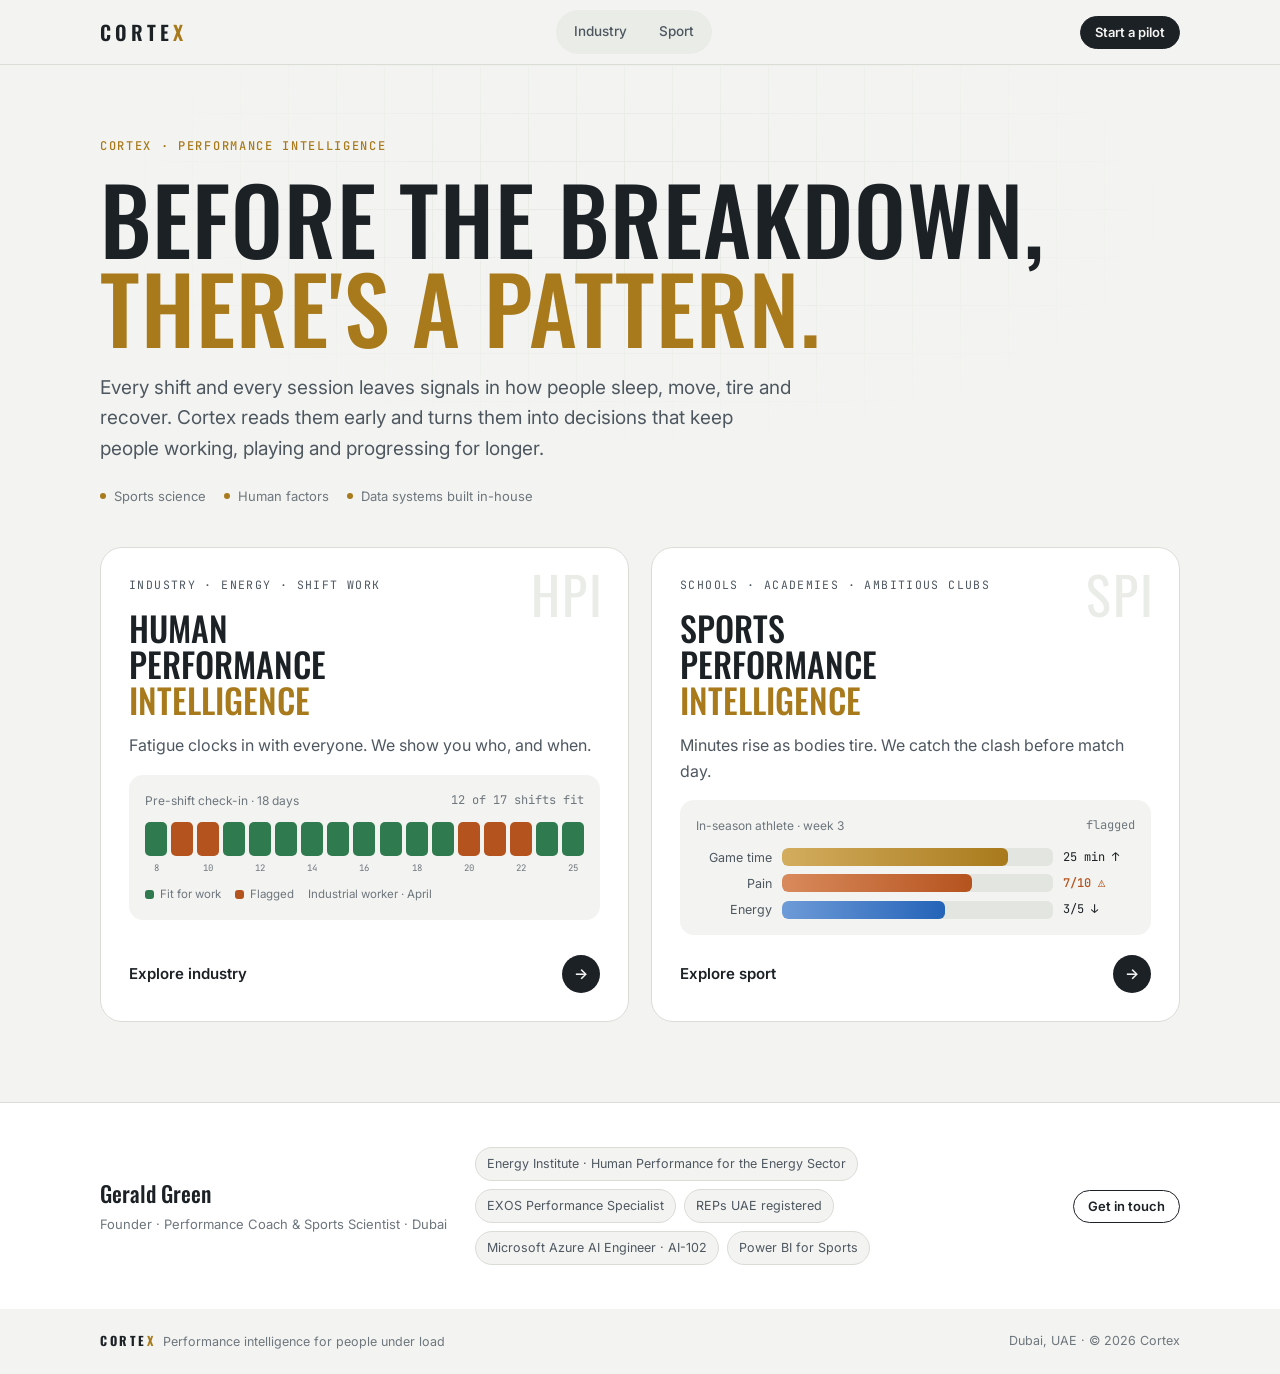
==== commit fae714db: "Update index.html" ====
--- a/index.html
+++ b/index.html
@@ -1,590 +1,503 @@
-<!DOCTYPE html>
+<!doctype html>
 <html lang="en">
 <head>
-<meta charset="UTF-8"/>
-<meta name="viewport" content="width=device-width, initial-scale=1.0"/>
-<title>Human Performance Operations — Athletic Development</title>
-<meta property="og:title" content="Human Performance Operations"/>
-<meta property="og:description" content="Physical development infrastructure for athletes at every stage of the pathway."/>
-<meta property="og:url" content="https://greengerald9.github.io/human-performance-operations"/>
-<link rel="preconnect" href="https://fonts.googleapis.com"/>
-<link rel="preconnect" href="https://fonts.gstatic.com" crossorigin/>
-<link href="https://fonts.googleapis.com/css2?family=Bebas+Neue&family=Instrument+Serif:ital@0;1&family=Inter:wght@300;400;500;600&family=JetBrains+Mono:wght@300;400;500&display=swap" rel="stylesheet"/>
+<meta charset="utf-8">
+<meta name="viewport" content="width=device-width, initial-scale=1, viewport-fit=cover">
+<title>Cortex Performance Intelligence</title>
+<meta name="description" content="Cortex is performance intelligence for people under load: workers, athletes and the teams behind them. Before the breakdown, there's a pattern. Cortex reads the signals in how people sleep, move, tire and recover, and turns them into decisions.">
+<link rel="preconnect" href="https://fonts.googleapis.com">
+<link rel="preconnect" href="https://fonts.gstatic.com" crossorigin>
+<link rel="stylesheet" href="https://fonts.googleapis.com/css2?family=Oswald:wght@400;500;600&family=Inter:wght@400;500;600&family=JetBrains+Mono:wght@400;500&display=swap">
 <style>
+/* Layout: a short home with two division doors; each door opens its own focused view (problem, programmes, one case at a time, pilot). Shared practitioner + contact footer. */
 :root{
-  --bg:#fafaf8;--surface:#f2f2ee;--card:#eceae4;
-  --border:#e0ddd6;--border-light:#d4d0c8;
-  --mist:#8a8a7a;--ash:#6a6a5a;--silver:#4a4a3a;
-  --light:#2a2a1e;--white:#1a1a14;
-  --dark-bg:#0d1019;--dark-surface:#151c2b;--dark-card:#1a2235;
-  --dark-border:#253048;
-  --gold:#c8981e;--gold-hi:#e0aa2a;--gold-lo:#8a6010;--gold-warm:rgba(200,152,30,.1);
-  --gold-dark:#e8b84b;
-  --red:#c84040;--red-soft:rgba(200,64,64,0.08);
-  --green:#2a9a50;--green-soft:rgba(42,154,80,0.08);
+  --chalk:#F3F4F1; --paper:#FFFFFF; --mist:#E9ECE7; --line:#D9DDD6; --track:#E3E6E0;
+  --graphite:#1C2126; --slate:#4E5760; --muted:#6E767D;
+  --gold:#A87A1C; --gold-soft:#F4ECDA; --gold-ink:#7D5A12;
+  --blue:#2463B8; --blue-soft:#E4ECF8;
+  --flag:#B5531E; --flag-soft:#F7E7DD; --ok:#2F7A4E;
+  --display:"Oswald","Arial Narrow",Arial,sans-serif;
+  --body:"Inter",system-ui,-apple-system,"Segoe UI",Roboto,sans-serif;
+  --mono:"JetBrains Mono",ui-monospace,Menlo,Consolas,monospace;
+  --maxw:1120px;
+  color-scheme:light;
 }
-*,*::before,*::after{box-sizing:border-box;margin:0;padding:0}
-html{scroll-behavior:smooth}
-body{background:var(--bg);color:var(--light);font-family:'Inter',sans-serif;font-weight:300;font-size:16px;line-height:1.75;overflow-x:hidden;-webkit-font-smoothing:antialiased}
-
-/* NAV — stays dark */
-nav{position:fixed;top:0;left:0;right:0;z-index:400;display:flex;align-items:center;justify-content:space-between;padding:0 52px;height:64px;background:rgba(13,16,25,.97);backdrop-filter:blur(24px);border-bottom:1px solid rgba(232,184,75,.12)}
-.n-logo{font-family:'Bebas Neue',sans-serif;font-size:1.2rem;letter-spacing:.14em;text-transform:uppercase;color:#fef9ef;display:flex;align-items:center;gap:8px;text-decoration:none}
-.n-dot{width:6px;height:6px;background:var(--gold-dark);border-radius:50%;box-shadow:0 0 8px rgba(232,184,75,.4)}
-.n-nav{display:flex;align-items:center;gap:4px;list-style:none}
-.n-item{position:relative}
-.n-item>a,.n-item>button{font-family:'JetBrains Mono',monospace;font-size:.65rem;letter-spacing:.14em;text-transform:uppercase;color:#8a9ab8;text-decoration:none;background:none;border:none;cursor:pointer;padding:8px 14px;transition:all .2s;display:flex;align-items:center;gap:6px}
-.n-item>a:hover,.n-item>button:hover{color:#fef9ef;background:#1a2235}
-.n-arrow{font-size:.5rem;transition:transform .2s}
-.n-item:hover .n-arrow{transform:rotate(180deg)}
-.dropdown{position:absolute;top:calc(100% + 8px);left:0;background:#151c2b;border:1px solid #253048;min-width:260px;opacity:0;visibility:hidden;transform:translateY(-8px);transition:all .2s;z-index:100;box-shadow:0 16px 48px rgba(0,0,0,.4)}
-.n-item:hover .dropdown{opacity:1;visibility:visible;transform:translateY(0)}
-.dropdown-label{font-family:'JetBrains Mono',monospace;font-size:.55rem;letter-spacing:.18em;text-transform:uppercase;color:var(--gold-dark);padding:10px 20px 6px;background:#1a2235;border-bottom:1px solid #253048}
-.dropdown a{display:block;font-family:'JetBrains Mono',monospace;font-size:.62rem;letter-spacing:.12em;text-transform:uppercase;color:#8a9ab8;text-decoration:none;padding:12px 20px;border-bottom:1px solid #253048;transition:all .2s}
-.dropdown a:last-child{border:none}
-.dropdown a:hover{color:var(--gold-dark);background:#1a2235;padding-left:24px}
-.n-audit{font-family:'JetBrains Mono',monospace;font-size:.65rem;letter-spacing:.14em;text-transform:uppercase;color:var(--gold-dark);text-decoration:none;padding:8px 18px;border:1px solid rgba(232,184,75,.35);transition:all .25s;margin-left:8px}
-.n-audit:hover{background:var(--gold-dark);color:#0d1019}
-
-/* HAMBURGER */
-.hamburger{display:none;flex-direction:column;gap:5px;cursor:pointer;padding:8px;background:none;border:none;z-index:401}
-.hamburger span{display:block;width:22px;height:1.5px;background:var(--gold-dark);transition:all .3s}
-.mobile-menu{display:none;position:fixed;top:64px;left:0;right:0;bottom:0;background:rgba(13,16,25,.98);z-index:399;flex-direction:column;padding:32px 24px;gap:0;overflow-y:auto}
-.mobile-menu.open{display:flex}
-.mobile-section-label{font-family:'JetBrains Mono',monospace;font-size:.55rem;letter-spacing:.2em;text-transform:uppercase;color:var(--gold-dark);padding:16px 0 8px;border-bottom:1px solid #253048;margin-bottom:4px;display:flex;align-items:center;justify-content:space-between;cursor:pointer}
-.mobile-section-label .arr{font-size:.5rem;transition:transform .2s;color:#4a5872}
-.mobile-section-label.open .arr{transform:rotate(180deg)}
-.mobile-sub{display:none;flex-direction:column;padding-bottom:8px}
-.mobile-sub.open{display:flex}
-.mobile-sub a{font-family:'JetBrains Mono',monospace;font-size:.6rem;letter-spacing:.1em;text-transform:uppercase;color:#8a9ab8;text-decoration:none;padding:10px 16px;border-left:1px solid #253048;transition:all .2s;display:block;line-height:1.6}
-.mobile-sub a:active{color:var(--gold-dark);border-left-color:var(--gold-dark)}
-.mobile-direct{font-family:'JetBrains Mono',monospace;font-size:.65rem;letter-spacing:.14em;text-transform:uppercase;color:#8a9ab8;text-decoration:none;padding:16px 0;border-bottom:1px solid #253048;display:block}
-.mobile-audit{font-family:'JetBrains Mono',monospace;font-size:.68rem;letter-spacing:.14em;text-transform:uppercase;color:var(--gold-dark);padding:16px;text-align:center;text-decoration:none;margin-top:16px;border:1px solid rgba(232,184,75,.3);display:block}
-.mobile-cta-btn{font-family:'JetBrains Mono',monospace;font-size:.68rem;letter-spacing:.14em;text-transform:uppercase;color:#0d1019;background:var(--gold-dark);padding:16px;text-align:center;text-decoration:none;margin-top:8px;font-weight:500;display:block}
-
-/* HERO — light background */
-.hero{min-height:100vh;display:flex;flex-direction:column;justify-content:flex-end;padding:0 52px 96px;position:relative;overflow:hidden;background:var(--bg)}
-.hero-rule{position:absolute;top:0;left:0;right:0;height:3px;background:linear-gradient(90deg,var(--gold) 0%,rgba(200,152,30,.3) 60%,transparent 100%);z-index:2}
-.banner{position:absolute;top:0;left:0;right:0;height:64px;background:rgba(250,250,248,.95);backdrop-filter:blur(10px);border-bottom:1px solid var(--border);display:flex;align-items:center;justify-content:center;gap:20px;z-index:2}
-.banner-name{font-family:'JetBrains Mono',monospace;font-size:.7rem;letter-spacing:.26em;text-transform:uppercase;color:var(--ash)}
-.banner-name em{color:var(--gold);font-style:normal}
-.banner-sep{width:1px;height:14px;background:var(--border-light)}
-.banner-tag{font-family:'JetBrains Mono',monospace;font-size:.58rem;letter-spacing:.18em;text-transform:uppercase;color:var(--mist)}
-.hero-inner{position:relative;z-index:1;max-width:1060px;width:100%;display:grid;grid-template-columns:1fr 300px;gap:72px;align-items:end}
-.hero-eyebrow{font-family:'JetBrains Mono',monospace;font-size:.68rem;letter-spacing:.22em;text-transform:uppercase;color:var(--gold);display:flex;align-items:center;gap:12px;margin-bottom:24px;opacity:0;animation:up .7s .1s forwards}
-.hero-eyebrow:before{content:'';width:32px;height:1px;background:var(--gold)}
-.hero-h{font-family:'Bebas Neue',sans-serif;font-size:clamp(3.2rem,7.5vw,7.2rem);line-height:.86;letter-spacing:.025em;color:var(--white);opacity:0;animation:up .9s .25s forwards}
-.hero-h .serif{font-family:'Instrument Serif',serif;font-style:italic;color:var(--gold);display:block}
-.hero-cost{margin-top:22px;font-size:1.12rem;color:var(--silver);max-width:540px;line-height:1.72;opacity:0;animation:up .8s .38s forwards;font-style:italic;font-family:'Instrument Serif',serif}
-.hero-sub{margin-top:14px;font-size:.92rem;color:var(--mist);max-width:500px;line-height:1.8;opacity:0;animation:up .8s .46s forwards}
-.hero-cta{margin-top:40px;display:flex;gap:14px;opacity:0;animation:up .7s .54s forwards}
-.btn-g{font-family:'JetBrains Mono',monospace;font-size:.7rem;letter-spacing:.16em;text-transform:uppercase;background:var(--gold);color:#fafaf8;padding:15px 32px;text-decoration:none;font-weight:500;transition:all .25s;display:inline-block}
-.btn-g:hover{background:var(--gold-hi)}
-.btn-o{font-family:'JetBrains Mono',monospace;font-size:.7rem;letter-spacing:.16em;text-transform:uppercase;background:transparent;color:var(--light);padding:14px 32px;border:1px solid var(--border-light);text-decoration:none;transition:all .25s;display:inline-block}
-.btn-o:hover{border-color:var(--gold);color:var(--gold)}
-
-/* HERO SIGNAL — dark card on light page */
-.hero-signal{opacity:0;animation:up .8s .65s forwards;align-self:end}
-.sig-card{background:var(--dark-bg);padding:28px 24px}
-.sig-hdr{font-family:'JetBrains Mono',monospace;font-size:.6rem;letter-spacing:.18em;text-transform:uppercase;color:#8a9ab8;display:flex;align-items:center;gap:7px;margin-bottom:18px}
-.live-pip{width:6px;height:6px;background:var(--green);border-radius:50%;box-shadow:0 0 8px var(--green);animation:pip 2s infinite;flex-shrink:0}
-@keyframes pip{0%,100%{opacity:1}50%{opacity:.3}}
-.sig-list{display:flex;flex-direction:column;gap:16px}
-.sig-env{font-family:'JetBrains Mono',monospace;font-size:.56rem;letter-spacing:.13em;text-transform:uppercase;color:#4a5872;margin-bottom:4px}
-.sig-row{display:flex;align-items:baseline;gap:7px;margin-bottom:4px}
-.sig-num{font-family:'Bebas Neue',sans-serif;font-size:1.9rem;color:#fef9ef;line-height:1}
-.sig-unit{font-family:'JetBrains Mono',monospace;font-size:.54rem;color:#4a5872}
-.sig-bar{height:1px;background:#253048;width:100%;position:relative;margin-bottom:3px}
-.sig-fill{position:absolute;left:0;top:0;bottom:0;background:linear-gradient(90deg,#8a6010,var(--gold-dark));width:0;transition:width 1.6s ease}
-.sig-note{font-family:'JetBrains Mono',monospace;font-size:.5rem;letter-spacing:.1em;text-transform:uppercase}
-.note-warn{color:#e05252}.note-ok{color:var(--green)}
-
-/* CASES — light background */
-.cases{background:var(--surface);border-top:1px solid var(--border);border-bottom:1px solid var(--border);padding:64px 52px}
-.cases-inner{max-width:1060px;margin:0 auto}
-.cases-eye{font-family:'JetBrains Mono',monospace;font-size:.63rem;letter-spacing:.2em;text-transform:uppercase;color:var(--gold);display:flex;align-items:center;gap:10px;margin-bottom:36px}
-.cases-eye:before{content:'';width:22px;height:1px;background:var(--gold)}
-.cases-grid{display:grid;grid-template-columns:1fr 1fr;gap:1px;background:var(--border)}
-.case-item{background:var(--bg);padding:40px 32px;transition:background .3s}
-.case-item:hover{background:var(--surface)}
-.case-item:first-child{border-left:3px solid var(--gold)}
-.case-item:last-child{border-left:3px solid var(--green)}
-.case-week{font-family:'JetBrains Mono',monospace;font-size:.55rem;letter-spacing:.14em;text-transform:uppercase;color:var(--mist);margin-bottom:16px}
-.case-num{font-family:'Bebas Neue',sans-serif;font-size:3.4rem;color:var(--white);line-height:1;margin-bottom:8px}
-.case-num span{color:var(--gold);font-size:1.5rem}
-.case-num.green{color:var(--green)}
-.case-desc{font-size:.92rem;color:var(--ash);line-height:1.72;margin-bottom:16px}
-.case-flag{font-family:'JetBrains Mono',monospace;font-size:.52rem;letter-spacing:.1em;text-transform:uppercase}
-.case-flag.ok{color:var(--green)}
-
-/* SHARED */
-.wrap{padding:100px 52px;max-width:1060px;margin:0 auto}
-.eye{font-family:'JetBrains Mono',monospace;font-size:.63rem;letter-spacing:.2em;text-transform:uppercase;color:var(--gold);display:flex;align-items:center;gap:10px;margin-bottom:14px}
-.eye:before{content:'';width:22px;height:1px;background:var(--gold)}
-.disp{font-family:'Bebas Neue',sans-serif;font-size:clamp(2.2rem,4.2vw,3.9rem);line-height:.92;letter-spacing:.03em;color:var(--white);margin-bottom:48px}
-.disp em{font-family:'Instrument Serif',serif;font-style:italic;color:var(--gold)}
-.reveal{opacity:0;transform:translateY(22px);transition:opacity .7s,transform .7s}
-.reveal.on{opacity:1;transform:translateY(0)}
-
-/* PROBLEM — light */
-.prob-bg{background:var(--bg);border-top:1px solid var(--border)}
-.prob-grid{display:grid;grid-template-columns:1fr 1fr;gap:1px;background:var(--border)}
-.p-card{background:var(--bg);padding:52px 44px;position:relative;overflow:hidden;transition:background .35s}
-.p-card:hover{background:var(--surface)}
-.p-card:after{content:'';position:absolute;bottom:0;left:0;right:0;height:2px;background:linear-gradient(90deg,transparent,var(--gold),transparent);transform:scaleX(0);transition:transform .4s}
-.p-card:hover:after{transform:scaleX(1)}
-.p-num{font-family:'Bebas Neue',sans-serif;font-size:5rem;color:rgba(200,152,30,.06);position:absolute;top:16px;right:20px;line-height:1}
-.p-sector{font-family:'JetBrains Mono',monospace;font-size:.62rem;letter-spacing:.18em;text-transform:uppercase;color:var(--gold);margin-bottom:16px}
-.p-card h3{font-family:'Bebas Neue',sans-serif;font-size:1.9rem;letter-spacing:.04em;color:var(--white);margin-bottom:16px;line-height:1.05}
-.p-card p{font-size:.95rem;color:var(--ash);line-height:1.82}
-.p-flag{margin-top:26px;font-family:'JetBrains Mono',monospace;font-size:.6rem;letter-spacing:.12em;text-transform:uppercase;color:var(--red);display:flex;align-items:center;gap:8px}
-.p-flag:before{content:'';width:6px;height:6px;background:var(--red);border-radius:50%;flex-shrink:0}
-
-/* DATA — dark islands on light page */
-.data-bg{background:var(--dark-bg);border-top:1px solid var(--dark-border)}
-.data-bg .wrap{color:#d8e0f0}
-.data-bg .eye{color:var(--gold-dark)}
-.data-bg .eye:before{background:var(--gold-dark)}
-.data-bg .disp{color:#fef9ef}
-.data-bg .disp em{color:var(--gold-dark)}
-.tabs{display:flex;gap:1px;background:var(--dark-border);margin-bottom:1px}
-.tab{flex:1;padding:15px 22px;font-family:'JetBrains Mono',monospace;font-size:.63rem;letter-spacing:.15em;text-transform:uppercase;background:var(--dark-surface);color:#4a5872;border:none;cursor:pointer;transition:all .25s;text-align:left}
-.tab.on{background:var(--dark-card);color:var(--gold-dark);border-bottom:2px solid var(--gold-dark)}
-.tab:hover:not(.on){background:var(--dark-card);color:#d8e0f0}
-.panel{display:none}
-.panel.on{display:grid;grid-template-columns:1fr 1fr;gap:1px;background:var(--dark-border)}
-.p-chart{background:var(--dark-card);padding:40px}
-.p-insight{background:var(--dark-surface);padding:40px}
-.ct{font-family:'JetBrains Mono',monospace;font-size:.6rem;letter-spacing:.16em;text-transform:uppercase;color:#7a8ba8;margin-bottom:24px}
-.bars{display:flex;flex-direction:column;gap:10px}
-.sublabel{font-family:'JetBrains Mono',monospace;font-size:.56rem;letter-spacing:.13em;text-transform:uppercase;color:#4a5872;margin:14px 0 8px}
-.brow{display:flex;align-items:center;gap:10px}
-.bl{font-family:'JetBrains Mono',monospace;font-size:.58rem;color:#7a8ba8;width:52px;text-align:right;flex-shrink:0}
-.bt{flex:1;height:24px;background:var(--dark-border);position:relative;overflow:hidden}
-.bf{height:100%;background:linear-gradient(90deg,var(--gold-lo),var(--gold-dark));width:0;transition:width 1.2s cubic-bezier(.16,1,.3,1);display:flex;align-items:center;justify-content:flex-end;padding-right:8px}
-.bf.w{background:linear-gradient(90deg,#7a1a0a,#e05252)}
-.bf.g{background:linear-gradient(90deg,#0a2818,var(--green))}
-.bv{font-family:'JetBrains Mono',monospace;font-size:.56rem;color:rgba(255,255,255,.8);white-space:nowrap}
-.i-big{font-family:'Bebas Neue',sans-serif;font-size:3rem;color:#fef9ef;line-height:1;margin-bottom:3px}
-.i-big span{font-size:1.2rem;color:var(--gold-dark)}
-.i-lbl{font-family:'JetBrains Mono',monospace;font-size:.58rem;letter-spacing:.13em;text-transform:uppercase;color:#7a8ba8;margin-bottom:22px}
-.fbox{background:rgba(224,82,82,.08);border-left:2px solid #e05252;padding:16px 20px;margin-bottom:12px}
-.fbox .fl{font-family:'JetBrains Mono',monospace;font-size:.58rem;letter-spacing:.11em;text-transform:uppercase;color:#e05252;margin-bottom:5px}
-.fbox p,.gbox p{font-size:.9rem;color:#b0bdd4;line-height:1.65}
-.gbox{background:rgba(42,154,80,.08);border-left:2px solid var(--green);padding:16px 20px}
-.gbox .gl{font-family:'JetBrains Mono',monospace;font-size:.58rem;letter-spacing:.11em;text-transform:uppercase;color:var(--green);margin-bottom:5px}
-
-/* SERVICES — light */
-.svc-bg{background:var(--surface);border-top:1px solid var(--border)}
-.svc-grid{display:grid;grid-template-columns:repeat(3,1fr);gap:1px;background:var(--border)}
-.svc-card{background:var(--bg);padding:44px 36px;position:relative;transition:background .3s}
-.svc-card:hover{background:var(--surface)}
-.svc-card.feat{background:var(--surface);border-top:3px solid var(--gold)}
-.svc-card.feat:before{content:'RECOMMENDED';position:absolute;top:0;right:0;font-family:'JetBrains Mono',monospace;font-size:.54rem;letter-spacing:.14em;background:var(--gold);color:#fafaf8;padding:6px 14px;font-weight:500}
-.svc-tier{font-family:'JetBrains Mono',monospace;font-size:.6rem;letter-spacing:.18em;text-transform:uppercase;color:var(--gold);margin-bottom:14px}
-.svc-card h3{font-family:'Bebas Neue',sans-serif;font-size:1.9rem;letter-spacing:.04em;color:var(--white);margin-bottom:10px;line-height:1}
-.svc-desc{font-size:.95rem;color:var(--ash);margin-bottom:26px;line-height:1.75}
-.svc-list{list-style:none;display:flex;flex-direction:column;gap:10px}
-.svc-list li{font-size:.92rem;color:var(--silver);display:flex;gap:10px;align-items:flex-start}
-.svc-list li:before{content:'›';color:var(--gold);flex-shrink:0;line-height:1.4}
-
-/* ABOUT — light */
-.about-bg{background:var(--bg);border-top:1px solid var(--border)}
-.about-layout{display:grid;grid-template-columns:280px 1fr;gap:72px;align-items:start}
-.photo-frame{width:100%;aspect-ratio:3/4;background:var(--surface);border:1px solid var(--border);display:flex;flex-direction:column;align-items:center;justify-content:center;position:relative;overflow:hidden}
-.pc{position:absolute;width:16px;height:16px;border-color:rgba(200,152,30,.3);border-style:solid}
-.pc.tl{top:12px;left:12px;border-width:1px 0 0 1px}
-.pc.tr{top:12px;right:12px;border-width:1px 1px 0 0}
-.pc.bl{bottom:12px;left:12px;border-width:0 0 1px 1px}
-.pc.br{bottom:12px;right:12px;border-width:0 1px 1px 0}
-.photo-lbl{font-family:'JetBrains Mono',monospace;font-size:.56rem;letter-spacing:.16em;text-transform:uppercase;color:var(--mist);text-align:center;line-height:2.4}
-.photo-sub{font-family:'JetBrains Mono',monospace;font-size:.46rem;letter-spacing:.1em;text-transform:uppercase;color:var(--border-light);margin-top:6px;text-align:center}
-.about-intro{font-family:'Instrument Serif',serif;font-style:italic;font-size:1.35rem;color:var(--white);line-height:1.58;margin-bottom:26px}
-.about-body{font-size:.95rem;color:var(--ash);line-height:1.88;margin-bottom:34px}
-.cred-stack{display:flex;flex-direction:column;gap:1px}
-.cred-row{background:var(--surface);padding:15px 20px;display:flex;align-items:center;justify-content:space-between;border-left:2px solid transparent;transition:all .25s}
-.cred-row:hover{border-left-color:var(--gold);background:var(--card)}
-.cred-name{font-family:'JetBrains Mono',monospace;font-size:.63rem;letter-spacing:.11em;text-transform:uppercase;color:var(--white)}
-.cred-sub{font-family:'JetBrains Mono',monospace;font-size:.56rem;letter-spacing:.1em;color:var(--mist)}
-
-/* CTA — dark island */
-.cta-bg{background:var(--dark-bg);position:relative;overflow:hidden}
-.cta-glow{position:absolute;inset:0;background:radial-gradient(ellipse 60% 80% at 50% 50%,rgba(232,184,75,.06),transparent)}
-.cta-inner{position:relative;z-index:1;padding:120px 52px;text-align:center;border-top:1px solid rgba(232,184,75,.12);border-bottom:1px solid rgba(232,184,75,.12)}
-.cta-eye{font-family:'JetBrains Mono',monospace;font-size:.63rem;letter-spacing:.2em;text-transform:uppercase;color:var(--gold-dark);margin-bottom:20px}
-.cta-h{font-family:'Bebas Neue',sans-serif;font-size:clamp(2.8rem,6.5vw,5.8rem);line-height:.92;letter-spacing:.02em;color:#fef9ef;margin-bottom:18px}
-.cta-h em{font-family:'Instrument Serif',serif;font-style:italic;color:var(--gold-dark);display:block}
-.cta-sub{font-size:1rem;color:#b0bdd4;max-width:400px;margin:0 auto 44px;line-height:1.82}
-.cta-acts{display:flex;justify-content:center;gap:14px;flex-wrap:wrap}
-.cta-btn-g{font-family:'JetBrains Mono',monospace;font-size:.7rem;letter-spacing:.16em;text-transform:uppercase;background:var(--gold-dark);color:#0d1019;padding:15px 32px;text-decoration:none;font-weight:500;transition:all .25s;display:inline-block}
-.cta-btn-g:hover{background:#f5cc70}
-.cta-btn-o{font-family:'JetBrains Mono',monospace;font-size:.7rem;letter-spacing:.16em;text-transform:uppercase;background:transparent;color:#d8e0f0;padding:14px 32px;border:1px solid #253048;text-decoration:none;transition:all .25s;display:inline-block}
-.cta-btn-o:hover{border-color:var(--gold-dark);color:var(--gold-dark)}
-
-/* FOOTER — dark */
-footer{background:var(--dark-surface);border-top:1px solid var(--dark-border);padding:32px 52px;display:flex;justify-content:space-between;align-items:center;flex-wrap:wrap;gap:16px}
-.f-logo{font-family:'Bebas Neue',sans-serif;font-size:1.1rem;letter-spacing:.12em;text-transform:uppercase;color:#fef9ef;display:flex;align-items:center;gap:8px}
-.f-dot{width:5px;height:5px;background:var(--gold-dark);border-radius:50%}
-.f-links{display:flex;gap:20px;flex-wrap:wrap}
-.f-links a{font-family:'JetBrains Mono',monospace;font-size:.58rem;letter-spacing:.13em;text-transform:uppercase;color:#8a9ab8;text-decoration:none;transition:color .2s}
-.f-links a:hover{color:var(--gold-dark)}
-.f-note{width:100%;font-family:'JetBrains Mono',monospace;font-size:.53rem;letter-spacing:.1em;text-transform:uppercase;color:#253048;padding-top:16px;margin-top:4px;border-top:1px solid var(--dark-border);display:flex;justify-content:space-between;flex-wrap:wrap;gap:8px}
-
-@keyframes up{from{opacity:0;transform:translateY(22px)}to{opacity:1;transform:translateY(0)}}
-
-@media(max-width:900px){
-  nav{padding:0 20px}.n-nav{display:none}.n-audit{display:none}.hamburger{display:flex}
-  .hero{padding:0 24px 56px;justify-content:flex-start}
-  .hero-inner{grid-template-columns:1fr;padding-top:148px}.hero-signal{display:none}
-  .hero-h{font-size:clamp(2.8rem,10vw,4.5rem)}
-  .wrap{padding:72px 24px}
-  .prob-grid,.svc-grid{grid-template-columns:1fr}
-  .panel.on{grid-template-columns:1fr}
-  .about-layout{grid-template-columns:1fr}
-  .cases-grid{grid-template-columns:1fr}
-  .cases{padding:40px 24px}
-  footer{flex-direction:column;align-items:flex-start;padding:24px}
-  .cta-inner{padding:72px 24px}
-  .banner-tag{display:none}
+*{box-sizing:border-box}
+body{margin:0;background:var(--chalk);color:var(--graphite);font-family:var(--body);font-size:16px;line-height:1.6;-webkit-font-smoothing:antialiased}
+a{color:inherit}
+button{font:inherit;color:inherit}
+.wrap{max-width:var(--maxw);margin:0 auto;padding-inline:20px}
+h1,h2,h3{font-family:var(--display);font-weight:500;margin:0;text-wrap:balance}
+p{margin:0}
+.eyebrow{font-family:var(--mono);font-size:12px;letter-spacing:.14em;text-transform:uppercase;color:var(--gold);font-weight:500}
+.lead{font-size:clamp(17px,1.6vw,19px);color:var(--slate);max-width:58ch}
+.mono{font-family:var(--mono);font-variant-numeric:tabular-nums}
+:focus-visible{outline:2px solid var(--blue);outline-offset:3px;border-radius:6px}
+
+.bar{position:sticky;top:0;z-index:20;background:rgba(243,244,241,.9);backdrop-filter:saturate(1.4) blur(10px);-webkit-backdrop-filter:saturate(1.4) blur(10px);border-bottom:1px solid var(--line)}
+.bar .wrap{display:flex;align-items:center;justify-content:space-between;gap:14px;height:64px}
+.mark{font-family:var(--display);font-weight:600;letter-spacing:.2em;font-size:20px;text-decoration:none}
+.mark b{color:var(--gold);font-weight:600}
+.switch{display:flex;gap:4px;background:var(--mist);border-radius:999px;padding:4px}
+.switch a{font-size:13.5px;font-weight:500;text-decoration:none;color:var(--slate);padding:7px 14px;border-radius:999px;transition:background .2s,color .2s}
+.switch a[aria-current="page"]{background:var(--paper);color:var(--graphite);box-shadow:0 1px 2px rgba(28,33,38,.12)}
+.btn{display:inline-flex;align-items:center;justify-content:center;gap:8px;font:600 14px/1 var(--body);padding:12px 18px;border-radius:999px;text-decoration:none;border:1px solid var(--graphite);background:var(--graphite);color:var(--chalk);cursor:pointer;transition:transform .15s ease}
+.btn:hover{transform:translateY(-1px)}
+.btn.ghost{background:transparent;color:var(--graphite)}
+.btn.small{padding:9px 14px;font-size:13px}
+
+.view{display:none}
+.view.on{display:block;animation:fade .45s ease both}
+@keyframes fade{from{opacity:.001;transform:translateY(8px)}to{opacity:1;transform:none}}
+
+.home-hero{padding-block:72px 40px;position:relative}
+.home-hero::before{content:"";position:absolute;inset:0;background-image:linear-gradient(var(--line) 1px,transparent 1px),linear-gradient(90deg,var(--line) 1px,transparent 1px);background-size:48px 48px;opacity:.4;mask-image:radial-gradient(ellipse 60% 70% at 50% 30%,#000 15%,transparent 70%);-webkit-mask-image:radial-gradient(ellipse 60% 70% at 50% 30%,#000 15%,transparent 70%);pointer-events:none}
+.home-hero .wrap{position:relative}
+.home-hero h1{font-size:clamp(46px,7.4vw,92px);line-height:.96;text-transform:uppercase;margin:18px 0 22px;letter-spacing:.01em}
+.home-hero h1 em{font-style:normal;color:var(--gold)}
+.pillars{display:flex;flex-wrap:wrap;gap:8px 18px;margin-top:22px;font-size:13px;color:var(--muted)}
+.pillars span::before{content:"";display:inline-block;width:6px;height:6px;border-radius:50%;background:var(--gold);margin-right:8px;vertical-align:2px}
+
+.doors{display:grid;grid-template-columns:1fr 1fr;gap:22px;padding-bottom:80px}
+.door{position:relative;display:flex;flex-direction:column;gap:16px;background:var(--paper);border:1px solid var(--line);border-radius:22px;padding:28px;text-decoration:none;min-width:0;transition:transform .25s cubic-bezier(.16,1,.3,1),box-shadow .25s,border-color .25s}
+.door:hover{transform:translateY(-4px);border-color:#C5CBC2;box-shadow:0 24px 48px -30px rgba(28,33,38,.35)}
+.door .code{position:absolute;right:24px;top:20px;font-family:var(--display);font-size:52px;line-height:1;color:var(--mist);letter-spacing:.04em}
+.door .for{font-family:var(--mono);font-size:11.5px;letter-spacing:.12em;text-transform:uppercase;color:var(--slate);padding-right:90px}
+.door h2{font-size:clamp(26px,3vw,34px);line-height:1.05;text-transform:uppercase;max-width:13ch}
+.door h2 span{color:var(--gold)}
+.door .hook{font-size:16px;color:var(--slate)}
+.door .viz{background:var(--chalk);border-radius:14px;padding:16px}
+.door .viz-t{display:flex;justify-content:space-between;gap:8px;font-size:12px;color:var(--muted);margin-bottom:12px;flex-wrap:wrap}
+.door .go{display:flex;justify-content:space-between;align-items:center;margin-top:auto;padding-top:4px;font-weight:600;font-size:15px}
+.door .go i{font-style:normal;display:inline-grid;place-items:center;width:38px;height:38px;border-radius:50%;background:var(--graphite);color:var(--chalk);transition:transform .25s}
+.door:hover .go i{transform:translateX(4px)}
+
+.tiles{display:grid;grid-template-columns:repeat(17,1fr);gap:4px}
+.tile{display:block;height:34px;border-radius:5px;background:var(--ok)}
+.tile.f{background:var(--flag)}
+.tile-days{display:grid;grid-template-columns:repeat(17,1fr);gap:4px;margin-top:5px}
+.tile-days span{font-family:var(--mono);font-size:9px;color:var(--muted);text-align:center}
+.tile-key{display:flex;gap:14px;font-size:11.5px;color:var(--muted);margin-top:10px;flex-wrap:wrap}
+.tile-key i{display:inline-block;width:9px;height:9px;border-radius:3px;margin-right:6px;vertical-align:-1px}
+.pop .tile{animation:pop .5s cubic-bezier(.16,1,.3,1) both}
+@keyframes pop{from{transform:scaleY(.2);opacity:.2}to{transform:none;opacity:1}}
+
+.back{display:inline-flex;align-items:center;gap:8px;font-size:13.5px;color:var(--slate);text-decoration:none;margin-bottom:22px}
+.back:hover{color:var(--graphite)}
+.d-hero{padding-block:48px 56px}
+.d-hero h1{font-size:clamp(40px,6vw,74px);line-height:.98;text-transform:uppercase;margin:14px 0 18px}
+.d-hero h1 em{font-style:normal;color:var(--gold)}
+.d-hero .cta{display:flex;flex-wrap:wrap;gap:12px;margin-top:26px}
+.block{padding-block:56px;border-top:1px solid var(--line)}
+.block h2{font-size:clamp(28px,3.6vw,40px);line-height:1.08;margin:8px 0 28px}
+.trio{display:grid;grid-template-columns:repeat(3,1fr);gap:16px}
+.card{background:var(--paper);border:1px solid var(--line);border-radius:16px;padding:22px;min-width:0}
+.card .n{font-family:var(--mono);font-size:12px;color:var(--flag)}
+.card strong{display:block;font-size:17px;font-weight:600;line-height:1.3;margin:8px 0 6px}
+.card p{font-size:15px;color:var(--slate)}
+.card.prog .n{color:var(--gold)}
+.steps{display:flex;flex-wrap:wrap;gap:10px;margin-top:22px}
+.steps span{font-size:13.5px;font-weight:500;background:var(--paper);border:1px solid var(--line);border-radius:999px;padding:7px 14px}
+.steps span b{font-family:var(--mono);font-weight:500;color:var(--gold);margin-right:6px}
+
+.tabs{display:flex;gap:8px;flex-wrap:wrap;margin-bottom:18px}
+.tab{border:1px solid var(--line);background:var(--paper);border-radius:999px;padding:9px 16px;font-size:14px;font-weight:500;color:var(--slate);cursor:pointer}
+.tab[aria-selected="true"]{background:var(--graphite);border-color:var(--graphite);color:var(--chalk)}
+.case{display:none;grid-template-columns:.9fr 1.1fr;gap:28px;background:var(--paper);border:1px solid var(--line);border-radius:22px;padding:28px;min-width:0}
+.case.on{display:grid;animation:fade .4s ease both}
+.case .tag{display:inline-block;font-family:var(--mono);font-size:11px;letter-spacing:.1em;text-transform:uppercase;padding:4px 9px;border-radius:6px;background:var(--blue-soft);color:var(--blue)}
+.case .tag.spi{background:var(--gold-soft);color:var(--gold-ink)}
+.case h3{font-size:clamp(24px,2.6vw,30px);line-height:1.12;margin:14px 0 12px}
+.case p{color:var(--slate);font-size:15.5px}
+.nums{display:grid;grid-template-columns:repeat(3,1fr);gap:10px;margin:20px 0 18px}
+.nums div{border-left:2px solid var(--line);padding-left:10px;min-width:0}
+.nums .v{font-family:var(--display);font-size:30px;line-height:1.05;white-space:nowrap}
+.nums .l{font-size:12px;color:var(--muted);line-height:1.35;margin-top:4px}
+.case .req{font-size:12.5px;color:var(--muted);margin-top:16px}
+.note{font-size:12.5px;color:var(--muted);margin-top:16px;max-width:80ch}
+
+.hbars{display:flex;flex-direction:column;gap:7px;background:var(--chalk);border-radius:14px;padding:18px;align-self:start;min-width:0}
+.hb-group{font-family:var(--mono);font-size:10.5px;letter-spacing:.12em;text-transform:uppercase;color:var(--muted);margin:10px 0 2px}
+.hb-group:first-child{margin-top:0}
+.hb-row{display:grid;grid-template-columns:104px 1fr 72px;align-items:center;gap:10px}
+.hb-label{font-size:12.5px;color:var(--slate);text-align:right;line-height:1.2}
+.hb-track{height:18px;background:var(--track);border-radius:6px;overflow:hidden}
+.hb-fill{height:100%;border-radius:6px;transform-origin:left center}
+.hb-val{font-family:var(--mono);font-size:12px;font-variant-numeric:tabular-nums;white-space:nowrap}
+.hb-val.flag{color:var(--flag);font-weight:500}
+.t-base{background:linear-gradient(90deg,#8A939B,#5E676F)}
+.t-blue{background:linear-gradient(90deg,#6E9BD8,var(--blue))}
+.t-flag{background:linear-gradient(90deg,#D98A5C,var(--flag))}
+.t-gold{background:linear-gradient(90deg,#D3AD5E,var(--gold))}
+.t-ok{background:linear-gradient(90deg,#6DAE86,var(--ok))}
+.grow .hb-fill{animation:grow 1.1s cubic-bezier(.16,1,.3,1) both}
+@keyframes grow{from{transform:scaleX(0)}to{transform:scaleX(1)}}
+.door .hbars{background:transparent;padding:0}
+.door .hb-row{grid-template-columns:76px 1fr 72px}
+
+.pilot{display:grid;grid-template-columns:1.2fr .8fr;gap:28px;align-items:center;background:var(--paper);border:1px solid var(--line);border-radius:22px;padding:34px;margin-bottom:72px}
+.pilot h2{font-size:clamp(26px,3.2vw,36px);line-height:1.1;margin:8px 0 10px}
+.pilot .actions{display:flex;flex-direction:column;gap:10px}
+.pilot .actions .btn{justify-content:space-between}
+.email{font-family:var(--mono);font-size:13px;color:var(--slate);user-select:all}
+
+.about{background:var(--paper);border-top:1px solid var(--line);padding-block:44px}
+.about .wrap{display:grid;grid-template-columns:auto 1fr auto;gap:28px;align-items:center}
+.about .who strong{display:block;font-family:var(--display);font-size:22px;font-weight:500}
+.about .who span{font-size:13px;color:var(--muted)}
+.creds{display:flex;flex-wrap:wrap;gap:8px}
+.creds span{font-size:12.5px;padding:6px 11px;border-radius:999px;background:var(--chalk);border:1px solid var(--line);color:var(--slate)}
+footer{padding-block:22px;font-size:12.5px;color:var(--muted)}
+footer .wrap{display:flex;justify-content:space-between;gap:12px;flex-wrap:wrap}
+
+@media (max-width:900px){
+  .doors,.case,.pilot,.trio{grid-template-columns:1fr}
+  .about .wrap{grid-template-columns:1fr}
 }
+@media (max-width:640px){
+  .switch a{padding:7px 11px;font-size:13px}
+  .bar .btn{display:none}
+  .home-hero{padding-top:52px}
+  .door,.case,.pilot{padding:22px}
+  .door .code{font-size:40px}
+  .door .for{padding-right:70px}
+  .nums .v{font-size:22px}
+  .hb-row{grid-template-columns:84px 1fr 62px;gap:8px}
+  .tiles,.tile-days{gap:3px}
+  .tile{height:28px}
+}
+@media (prefers-reduced-motion:reduce){.view.on,.case.on,.grow .hb-fill,.pop .tile{animation:none}.door,.btn,.door .go i{transition:none}}
 </style>
 </head>
 <body>
-<div id="cur" style="display:none"></div>
-<div id="cur-r" style="display:none"></div>
-
-<nav>
-  <a href="#" class="n-logo"><div class="n-dot"></div>HPO</a>
-  <ul class="n-nav">
-    <li class="n-item">
-      <button>Athletic Development <span class="n-arrow">▾</span></button>
-      <div class="dropdown">
-        <div class="dropdown-label">Development Pathway</div>
-        <a href="#problem">Foundation — Elite High Schools</a>
-        <a href="#problem">Development — Performance Academies</a>
-        <a href="#problem">Advancement — Ambitious Clubs</a>
-        <a href="#problem">Transition — Pre-Professional</a>
-        <a href="#problem">Professional</a>
-      </div>
-    </li>
-    <li class="n-item"><a href="#data">Case Data</a></li>
-    <li class="n-item"><a href="#services">Services</a></li>
-    <li class="n-item"><a href="#about">About</a></li>
-    <a href="mailto:contact@humanperformanceoperations.com" class="n-audit">Book a Development Audit</a>
-  </ul>
-  <button class="hamburger" onclick="toggleMenu()" id="hamburger">
-    <span></span><span></span><span></span>
-  </button>
-</nav>
-
-<!-- MOBILE MENU -->
-<div class="mobile-menu" id="mobileMenu">
-  <div class="mobile-section-label" onclick="toggleSub('sub1',this)">Athletic Development <span class="arr">▾</span></div>
-  <div class="mobile-sub" id="sub1">
-    <a href="#problem" onclick="closeMenu()">Foundation — Elite High Schools</a>
-    <a href="#problem" onclick="closeMenu()">Development — Performance Academies</a>
-    <a href="#problem" onclick="closeMenu()">Advancement — Ambitious Clubs</a>
-    <a href="#problem" onclick="closeMenu()">Transition — Pre-Professional</a>
-    <a href="#problem" onclick="closeMenu()">Professional</a>
+
+<header class="bar">
+  <div class="wrap">
+    <a class="mark" href="#" data-route="home" aria-label="Cortex home">CORTE<b>X</b></a>
+    <nav class="switch" aria-label="Divisions">
+      <a href="#industry" data-route="industry">Industry</a>
+      <a href="#sport" data-route="sport">Sport</a>
+    </nav>
+    <a class="btn small" href="#" data-contact>Start a pilot</a>
   </div>
-  <a href="#data" class="mobile-direct" onclick="closeMenu()">Case Data</a>
-  <a href="#services" class="mobile-direct" onclick="closeMenu()">Services</a>
-  <a href="#about" class="mobile-direct" onclick="closeMenu()">About</a>
-  <a href="mailto:contact@humanperformanceoperations.com" class="mobile-audit" onclick="closeMenu()">Book a Development Audit</a>
-  <a href="hpo-cod-tool.html" class="mobile-cta-btn" onclick="closeMenu()">Free COD Tool</a>
-</div>
-
-<!-- HERO -->
-<section class="hero">
-  <div class="hero-rule"></div>
-  <div class="banner">
-    <span class="banner-name">Human Performance <em>Operations</em></span>
-    <div class="banner-sep"></div>
-    <span class="banner-tag">Athletic Development · Individual Pathways</span>
+</header>
+
+<main>
+
+<section class="view" id="v-home" aria-label="Home">
+  <div class="home-hero">
+    <div class="wrap">
+      <div class="eyebrow">Cortex · Performance Intelligence</div>
+      <h1>Before the breakdown, <em>there's a pattern.</em></h1>
+      <p class="lead">Every shift and every session leaves signals in how people sleep, move, tire and recover. Cortex reads them early and turns them into decisions that keep people working, playing and progressing for longer.</p>
+      <div class="pillars"><span>Sports science</span><span>Human factors</span><span>Data systems built in-house</span></div>
+    </div>
   </div>
-  <div class="hero-inner">
-    <div>
-      <div class="hero-eyebrow">Where Development Begins</div>
-      <h1 class="hero-h">
-        Training Is<br/>Everywhere.<br/>
-        <span class="serif">Development<br/>Is Rare.</span>
-      </h1>
-      <p class="hero-cost">Because talent without development is just potential.</p>
-      <p class="hero-sub">Physical development infrastructure for athletes at every stage of the pathway.</p>
-      <div class="hero-cta">
-        <a href="#problem" class="btn-g">See the Difference</a>
-        <a href="#data" class="btn-o">Live Case Data</a>
-      </div>
-    </div>
-    <div class="hero-signal">
-      <div class="sig-card">
-        <div class="sig-hdr"><span class="live-pip"></span>Active Development Cases</div>
-        <div class="sig-list">
-          <div>
-            <div class="sig-env">In-Season Competitive Athlete</div>
-            <div class="sig-row"><span class="sig-num">+20</span><span class="sig-unit">min game time</span></div>
-            <div class="sig-bar"><div class="sig-fill" data-w="60"></div></div>
-            <div class="sig-note note-ok">↑ 3 week development block</div>
-          </div>
-          <div>
-            <div class="sig-env">MSK Reconditioning</div>
-            <div class="sig-row"><span class="sig-num">+50</span><span class="sig-unit">% movement quality</span></div>
-            <div class="sig-bar"><div class="sig-fill" data-w="50"></div></div>
-            <div class="sig-note note-ok">↑ S1 to S5 confirmed</div>
-          </div>
-          <div>
-            <div class="sig-env">COD Player Profile</div>
-            <div class="sig-row"><span class="sig-num">6</span><span class="sig-unit">% asymmetry</span></div>
-            <div class="sig-bar"><div class="sig-fill" data-w="30"></div></div>
-            <div class="sig-note note-ok">✓ Sharp Legs · Sharp Mind</div>
-          </div>
-        </div>
-      </div>
-    </div>
+
+  <div class="wrap doors">
+    <a class="door" href="#industry" data-route="industry">
+      <span class="code" aria-hidden="true">HPI</span>
+      <span class="for">Industry · Energy · Shift work</span>
+      <h2>Human Performance <span>Intelligence</span></h2>
+      <p class="hook">Fatigue clocks in with everyone. We show you who, and when.</p>
+      <div class="viz" aria-label="18 days of pre-shift check-ins: most shifts fit for work, three flagged in a row from 20 to 22 April">
+        <div class="viz-t"><span>Pre-shift check-in · 18 days</span><span class="mono">12 of 17 shifts fit</span></div>
+        <div class="tiles" id="tiles"></div>
+        <div class="tile-days" id="tileDays"></div>
+        <div class="tile-key"><span><i style="background:var(--ok)"></i>Fit for work</span><span><i style="background:var(--flag)"></i>Flagged</span><span>Industrial worker · April</span></div>
+      </div>
+      <span class="go">Explore industry <i aria-hidden="true">→</i></span>
+    </a>
+
+    <a class="door" href="#sport" data-route="sport">
+      <span class="code" aria-hidden="true">SPI</span>
+      <span class="for">Schools · Academies · Ambitious clubs</span>
+      <h2>Sports Performance <span>Intelligence</span></h2>
+      <p class="hook">Minutes rise as bodies tire. We catch the clash before match day.</p>
+      <div class="viz" aria-label="Week 3 of an in-season athlete: game time 25 minutes, pain 7 out of 10, energy 3 out of 5">
+        <div class="viz-t"><span>In-season athlete · week 3</span><span class="mono">flagged</span></div>
+        <div class="hbars" data-bars="door"></div>
+      </div>
+      <span class="go">Explore sport <i aria-hidden="true">→</i></span>
+    </a>
   </div>
 </section>
 
-<!-- CASE STRIP -->
-<div class="cases reveal">
-  <div class="cases-inner">
-    <div class="cases-eye">Active Development Cases</div>
-    <div class="cases-grid">
-      <div class="case-item">
-        <div class="case-week">In-Season · Competitive Athlete · 3 Week Block</div>
-        <div class="case-num green">+20<span> min</span></div>
-        <div class="case-desc">Game time progressed from 10 minutes to 25 minutes across a three week block. Energy declining under sustained load. Pain spike flagged and managed before it became a setback. Physical development arc tracked and proven — not assumed.</div>
-        <div class="case-flag ok">↑ Development arc visible through data</div>
-      </div>
-      <div class="case-item">
-        <div class="case-week">MSK Reconditioning · 5 Sessions</div>
-        <div class="case-num green">+50<span>%</span></div>
-        <div class="case-desc">Movement quality improved from baseline to target across five sessions. Soreness spike at Session 2 tracked, managed, and recovered without setback. Progression confirmed through data — not instinct.</div>
-        <div class="case-flag ok">↑ Reconditioning arc confirmed</div>
-      </div>
-    </div>
-  </div>
-</div>
-
-<!-- PROBLEM -->
-<section class="prob-bg" id="problem">
+<section class="view" id="v-industry" aria-label="Industry">
   <div class="wrap">
-    <div class="eye reveal">The Difference</div>
-    <div class="disp reveal">Training Happens.<br/><em>Development Is Built.</em></div>
-    <div class="prob-grid reveal">
-      <div class="p-card">
-        <div class="p-num">01</div>
-        <div class="p-sector">The Athlete</div>
-        <h3>Training Every Week. No System Tracking Whether It's Working.</h3>
-        <p>Athletes commit to the process. Coaches deliver sessions. Parents invest in the pathway. But without physical screening, in-season progression tracking, and structured development reporting — nothing is captured. The work happens and disappears. No arc. No proof. No visibility into what the athlete is actually becoming.</p>
-        <div class="p-flag">Development assumed · Progression invisible · Potential unproven</div>
-      </div>
-      <div class="p-card">
-        <div class="p-num">02</div>
-        <div class="p-sector">The Academy</div>
-        <h3>Every Academy Has Coaching. Few Have the System That Makes It Visible.</h3>
-        <p>The sessions are there. The coaches are there. What most academies are missing is the infrastructure that turns all of it into documented development — physical baselines, progression records, and termly reports that become the standard the academy is known for. That standard is what parents choose. What players stay for. What separates a good academy from a great one.</p>
-        <div class="p-flag">Coaching present · Development standard missing</div>
+    <div class="d-hero">
+      <a class="back" href="#" data-route="home">← Both divisions</a>
+      <div class="eyebrow">Human Performance Intelligence</div>
+      <h1>Strain is invisible <em>until it isn't.</em></h1>
+      <p class="lead">For HSE leads and operations teams in energy, manufacturing, logistics and security. Fewer strain injuries, sharper shifts and numbers leadership can trust.</p>
+      <div class="cta"><a class="btn" href="#" data-contact>Start a pilot →</a><a class="btn ghost" href="#" data-jump="i-data">See field data</a></div>
+    </div>
+
+    <div class="block">
+      <div class="eyebrow">The blind spot</div>
+      <h2>What never makes the incident report.</h2>
+      <div class="trio">
+        <div class="card"><span class="n">01</span><strong>Strain builds quietly.</strong><p>Months of lifting, reaching and standing. The report only arrives after the damage.</p></div>
+        <div class="card"><span class="n">02</span><strong>Fatigue clocks in.</strong><p>Poor sleep, shift changes and life outside work walk through the gate. Nobody checks.</p></div>
+        <div class="card"><span class="n">03</span><strong>Wellbeing spend, no numbers.</strong><p>Programmes run, but there's no baseline to show leadership what changed.</p></div>
+      </div>
+    </div>
+
+    <div class="block">
+      <div class="eyebrow">What we run</div>
+      <h2>Three programmes. One system.</h2>
+      <div class="trio">
+        <div class="card prog"><span class="n">Movement Baseline</span><strong>A 7-test screen, scored out of 21.</strong><p>Fifteen minutes per worker on site, then a personal gym or home programme for the weakest areas.</p></div>
+        <div class="card prog"><span class="n">Fatigue check-in</span><strong>Two minutes before every shift.</strong><p>Sleep, energy and fatigue, flagged the same morning, not after the incident.</p></div>
+        <div class="card prog"><span class="n">Reconditioning</span><strong>Back to full work capacity.</strong><p>Structured training after injury or time off. Training, not treatment.</p></div>
+      </div>
+      <div class="steps"><span><b>01</b>Screen</span><span><b>02</b>Train</span><span><b>03</b>Measure</span><span><b>04</b>Prove it</span></div>
+    </div>
+
+    <div class="block" id="i-data">
+      <div class="eyebrow">Field data</div>
+      <h2>Real workers. Real signals.</h2>
+      <div class="tabs" role="tablist">
+        <button class="tab" role="tab" aria-selected="true" data-case="c-ind">Industrial worker</button>
+        <button class="tab" role="tab" aria-selected="false" data-case="c-tac">Security &amp; shift work</button>
+      </div>
+
+      <article class="case on" id="c-ind" role="tabpanel">
+        <div>
+          <span class="tag">Industrial · 18 days</span>
+          <h3>A fatigue run picked up on day one</h3>
+          <p>A personal, non-work event pushed sleep down and fatigue up for three shifts. The check-in showed it the same morning, with no conversation needed.</p>
+          <div class="nums">
+            <div><div class="v mono">94%</div><div class="l">Check-ins completed</div></div>
+            <div><div class="v mono">71%</div><div class="l">Shifts started fit</div></div>
+            <div><div class="v mono">3 days</div><div class="l">Flag to back to normal</div></div>
+          </div>
+          <p class="req">Full case report available on request</p>
+        </div>
+        <div class="hbars" data-bars="industrial"></div>
+      </article>
+
+      <article class="case" id="c-tac" role="tabpanel">
+        <div>
+          <span class="tag">Security &amp; shift work · 21 days</span>
+          <h3>The cost of switching to nights</h3>
+          <p>Fatigue built through a run of 5:30 am starts, peaked in the first nights after the switch, then settled. Alertness never dropped below 4 out of 5: a pattern rosters can plan around.</p>
+          <div class="nums">
+            <div><div class="v mono">86%</div><div class="l">Days with a check-in</div></div>
+            <div><div class="v mono">3.0</div><div class="l">Peak fatigue, first nights</div></div>
+            <div><div class="v mono">4+</div><div class="l">Alertness every shift</div></div>
+          </div>
+          <p class="req">Full case report available on request</p>
+        </div>
+        <div class="hbars" data-bars="tactical"></div>
+      </article>
+      <p class="note">Single-person case reports on self-reported 1–5 scales. They show the method working in real settings; team pilots are under way.</p>
+    </div>
+
+    <div class="pilot" id="i-pilot">
+      <div>
+        <div class="eyebrow">Start here</div>
+        <h2>Start with a pilot. Judge us on the numbers.</h2>
+        <p class="lead" style="font-size:16px">A small group, a clear baseline and a retest. You see the change before you commit to a programme.</p>
+      </div>
+      <div class="actions">
+        <a class="btn" href="mailto:greengerald99@gmail.com?subject=Cortex%20HPI%20pilot">Request an industry pilot <span>→</span></a>
+        <span class="email">greengerald99@gmail.com</span>
       </div>
     </div>
   </div>
 </section>
 
-<!-- DATA — dark island -->
-<section class="data-bg" id="data">
+<section class="view" id="v-sport" aria-label="Sport">
   <div class="wrap">
-    <div class="eye reveal">Active Case Data</div>
-    <div class="disp reveal">Real Athletes.<br/><em>Real Progression.</em></div>
-    <div class="tabs reveal">
-      <button class="tab on" onclick="doTab('athlete',this)">Competitive Athlete</button>
-      <button class="tab" onclick="doTab('msk',this)">MSK Reconditioning</button>
-    </div>
-    <div class="panel on" id="panel-athlete">
-      <div class="p-chart">
-        <div class="ct">Physical Output + Pain + Game Time — In-Season · 3 Week Block</div>
-        <div class="bars">
-          <div class="sublabel">Energy /5</div>
-          <div class="brow"><div class="bl">Wk 1</div><div class="bt"><div class="bf" data-w="80"><span class="bv">4.0 — High load</span></div></div></div>
-          <div class="brow"><div class="bl">Wk 2</div><div class="bt"><div class="bf" data-w="60"><span class="bv">3.0 ↓</span></div></div></div>
-          <div class="brow"><div class="bl">Wk 3</div><div class="bt"><div class="bf" data-w="60"><span class="bv">3.0 → accumulating</span></div></div></div>
-          <div class="sublabel">Pain /10</div>
-          <div class="brow"><div class="bl">Wk 1</div><div class="bt"><div class="bf" data-w="50"><span class="bv">5.0</span></div></div></div>
-          <div class="brow"><div class="bl">Wk 2</div><div class="bt"><div class="bf" data-w="40"><span class="bv">4.0</span></div></div></div>
-          <div class="brow"><div class="bl">Wk 3</div><div class="bt"><div class="bf w" data-w="70"><span class="bv">7.0 ⚠</span></div></div></div>
-          <div class="sublabel">Game Time</div>
-          <div class="brow"><div class="bl">Wk 1</div><div class="bt"><div class="bf g" data-w="20"><span class="bv">10–15 min</span></div></div></div>
-          <div class="brow"><div class="bl">Wk 2</div><div class="bt"><div class="bf g" data-w="10"><span class="bv">5 min</span></div></div></div>
-          <div class="brow"><div class="bl">Wk 3</div><div class="bt"><div class="bf g" data-w="50"><span class="bv">25 min ↑</span></div></div></div>
+    <div class="d-hero">
+      <a class="back" href="#" data-route="home">← Both divisions</a>
+      <div class="eyebrow">Sports Performance Intelligence</div>
+      <h1>Talent trains hard. <em>Few track what it becomes.</em></h1>
+      <p class="lead">For elite school teams, academies and ambitious amateur clubs. Development you can see, squads that stay available and players who come back stronger.</p>
+      <div class="cta"><a class="btn" href="#" data-contact>Start a pilot →</a><a class="btn ghost" href="#" data-jump="s-data">See field data</a></div>
+    </div>
+
+    <div class="block">
+      <div class="eyebrow">The blind spot</div>
+      <h2>What coaches feel but can't prove.</h2>
+      <div class="trio">
+        <div class="card"><span class="n">01</span><strong>Development goes unrecorded.</strong><p>Sessions every week, but no physical record of whether players are actually improving.</p></div>
+        <div class="card"><span class="n">02</span><strong>Load rises while bodies tire.</strong><p>Minutes go up exactly as energy drops. The first signal is usually the injury.</p></div>
+        <div class="card"><span class="n">03</span><strong>Returns made on feel.</strong><p>Players come back too soon or too loaded, and the setback costs the season.</p></div>
+      </div>
+    </div>
+
+    <div class="block">
+      <div class="eyebrow">What we run</div>
+      <h2>Three programmes. One system.</h2>
+      <div class="trio">
+        <div class="card prog"><span class="n">Physical development</span><strong>Termly screening, tracked over time.</strong><p>A development record for every athlete, visible to coaches and parents.</p></div>
+        <div class="card prog"><span class="n">Load &amp; availability</span><strong>Weekly minutes, energy and soreness.</strong><p>Rising risk shows up before match day, not after it.</p></div>
+        <div class="card prog"><span class="n">Return to performance</span><strong>Back fit to compete.</strong><p>Reconditioning that rebuilds confidence and capacity, not just pain-free movement.</p></div>
+      </div>
+      <div class="steps"><span><b>01</b>Screen</span><span><b>02</b>Train</span><span><b>03</b>Measure</span><span><b>04</b>Prove it</span></div>
+    </div>
+
+    <div class="block" id="s-data">
+      <div class="eyebrow">Field data</div>
+      <h2>Real athletes. Real signals.</h2>
+      <div class="tabs" role="tablist">
+        <button class="tab" role="tab" aria-selected="true" data-case="c-spi">In-season footballer</button>
+        <button class="tab" role="tab" aria-selected="false" data-case="c-msk">Reconditioning</button>
+      </div>
+
+      <article class="case on" id="c-spi" role="tabpanel">
+        <div>
+          <span class="tag spi">In-season · 3 weeks</span>
+          <h3>More minutes, more pain: the clash monitoring exists for</h3>
+          <p>Minutes rose exactly as energy fell and pain climbed. Weekly tracking put the conflict in front of the coach before match day.</p>
+          <div class="nums">
+            <div><div class="v mono">25 min</div><div class="l">Game time, week 3</div></div>
+            <div><div class="v mono">7/10</div><div class="l">Pain, week 3</div></div>
+            <div><div class="v mono">4 → 3</div><div class="l">Energy across the block</div></div>
+          </div>
+          <p class="req">Full case report available on request</p>
         </div>
-      </div>
-      <div class="p-insight">
-        <div class="i-big">+20<span> min</span></div><div class="i-lbl">Game Time Progression</div>
-        <div class="i-big">7<span>/10</span></div><div class="i-lbl">Pain Spike — Week 3</div>
-        <div class="fbox"><div class="fl">⚠ Increasing demand on a fatiguing system</div><p>Physical output declining. Pain rising. Game time increasing simultaneously. The pattern a development framework catches before it becomes a setback.</p></div>
-        <div class="gbox"><div class="gl">✓ Development arc visible through data</div><p>Three weeks. Output, pain, load, and game time tracked together. This is what an individual development record is built from.</p></div>
-      </div>
-    </div>
-    <div class="panel" id="panel-msk">
-      <div class="p-chart">
-        <div class="ct">Physical Output + Movement Quality — MSK Reconditioning · 5 Sessions</div>
-        <div class="bars">
-          <div class="sublabel">Energy /5</div>
-          <div class="brow"><div class="bl">S1</div><div class="bt"><div class="bf w" data-w="40"><span class="bv">2.0</span></div></div></div>
-          <div class="brow"><div class="bl">S2</div><div class="bt"><div class="bf w" data-w="40"><span class="bv">2.0 · Soreness 9/10</span></div></div></div>
-          <div class="brow"><div class="bl">S3</div><div class="bt"><div class="bf w" data-w="40"><span class="bv">2.0</span></div></div></div>
-          <div class="brow"><div class="bl">S4</div><div class="bt"><div class="bf w" data-w="40"><span class="bv">2.0</span></div></div></div>
-          <div class="brow"><div class="bl">S5</div><div class="bt"><div class="bf" data-w="60"><span class="bv">3.0 ↑</span></div></div></div>
-          <div class="sublabel">Movement Quality /3</div>
-          <div class="brow"><div class="bl">S1</div><div class="bt"><div class="bf w" data-w="33"><span class="bv">1</span></div></div></div>
-          <div class="brow"><div class="bl">S2</div><div class="bt"><div class="bf" data-w="66"><span class="bv">2</span></div></div></div>
-          <div class="brow"><div class="bl">S3</div><div class="bt"><div class="bf" data-w="66"><span class="bv">2</span></div></div></div>
-          <div class="brow"><div class="bl">S4</div><div class="bt"><div class="bf" data-w="66"><span class="bv">2</span></div></div></div>
-          <div class="brow"><div class="bl">S5</div><div class="bt"><div class="bf g" data-w="100"><span class="bv">3 ✓</span></div></div></div>
+        <div class="hbars" data-bars="spi"></div>
+      </article>
+
+      <article class="case" id="c-msk" role="tabpanel">
+        <div>
+          <span class="tag spi">Reconditioning · 9 sessions</span>
+          <h3>Confidence rebuilt, then a flare-up respected</h3>
+          <p>Confidence rose and pain fell through the middle block. A flare-up at session 7 was met with recovery-only work, never pushed through, and the next block targets range of motion.</p>
+          <div class="nums">
+            <div><div class="v mono">1 → 3</div><div class="l">Confidence by session 5</div></div>
+            <div><div class="v mono">5 of 9</div><div class="l">Sessions with better range</div></div>
+            <div><div class="v mono">2</div><div class="l">Flare-ups met with recovery</div></div>
+          </div>
+          <p class="req">Full case report available on request</p>
         </div>
-      </div>
-      <div class="p-insight">
-        <div class="i-big">+50<span>%</span></div><div class="i-lbl">Movement Quality S1→S5</div>
-        <div class="i-big">2.2<span>/5</span></div><div class="i-lbl">Avg Physical Output</div>
-        <div class="fbox"><div class="fl">⚠ S2 — Soreness 9/10</div><p>Without a development framework, reconditioning decisions are made on assumption. The athlete returns too soon or too loaded.</p></div>
-        <div class="gbox"><div class="gl">✓ Progression confirmed through data</div><p>Movement quality improved every session. The arc tracked and proven — not assumed.</p></div>
+        <div class="hbars" data-bars="msk"></div>
+      </article>
+      <p class="note">Single-person case reports on self-reported scales. They show the method working in real settings; squad pilots are under way.</p>
+    </div>
+
+    <div class="pilot" id="s-pilot">
+      <div>
+        <div class="eyebrow">Start here</div>
+        <h2>One squad. One term. See the difference.</h2>
+        <p class="lead" style="font-size:16px">Screen the group, track the term, retest. Coaches and parents see real development, not promises.</p>
+      </div>
+      <div class="actions">
+        <a class="btn" href="mailto:greengerald99@gmail.com?subject=Cortex%20SPI%20enquiry">Request a squad pilot <span>→</span></a>
+        <span class="email">greengerald99@gmail.com</span>
       </div>
     </div>
   </div>
 </section>
 
-<!-- SERVICES -->
-<section class="svc-bg" id="services">
+</main>
+
+<section class="about" id="about" aria-label="About">
   <div class="wrap">
-    <div class="eye reveal">Services</div>
-    <div class="disp reveal">How We<br/><em>Work Together.</em></div>
-    <div class="svc-grid reveal">
-      <div class="svc-card">
-        <div class="svc-tier">Tier 01</div>
-        <h3>Development Audit</h3>
-        <p class="svc-desc">Full physical baseline — movement quality, COD profile, strength, and energy system. A clear picture of where the athlete is and what the next development block requires.</p>
-        <ul class="svc-list">
-          <li>Full physical development screen</li>
-          <li>COD and sprint profile</li>
-          <li>Development priorities and 90-day roadmap</li>
-        </ul>
-      </div>
-      <div class="svc-card feat">
-        <div class="svc-tier">Tier 02</div>
-        <h3>Academy Development Standard</h3>
-        <p class="svc-desc">The infrastructure that becomes the standard your academy is known for. Physical screening, in-season tracking, and termly development records — built around every player, owned by the academy.</p>
-        <ul class="svc-list">
-          <li>Physical development screening</li>
-          <li>In-season progression tracking</li>
-          <li>Termly development records</li>
-          <li>Reconditioning protocols</li>
-          <li>Automated reporting infrastructure</li>
-        </ul>
-      </div>
-      <div class="svc-card">
-        <div class="svc-tier">Tier 03</div>
-        <h3>Season Partnership</h3>
-        <p class="svc-desc">Retained development partner across the full season. Ongoing tracking, development record updates, and quarterly physical baseline audits.</p>
-        <ul class="svc-list">
-          <li>Monthly development review</li>
-          <li>Termly development records</li>
-          <li>Quarterly physical baseline audits</li>
-          <li>Season-on-season renewal</li>
-        </ul>
-      </div>
-    </div>
+    <div class="who"><strong>Gerald Green</strong><span>Founder · Performance Coach &amp; Sports Scientist · Dubai</span></div>
+    <div class="creds">
+      <span>Energy Institute · Human Performance for the Energy Sector</span>
+      <span>EXOS Performance Specialist</span>
+      <span>REPs UAE registered</span>
+      <span>Microsoft Azure AI Engineer · AI-102</span>
+      <span>Power BI for Sports</span>
+    </div>
+    <a class="btn ghost small" href="mailto:greengerald99@gmail.com?subject=Cortex%20enquiry">Get in touch</a>
   </div>
 </section>
-
-<!-- ABOUT -->
-<section class="about-bg" id="about">
-  <div class="wrap">
-    <div class="eye reveal">The Practitioner</div>
-    <div class="disp reveal">Built in the Field.<br/><em>Proven on the Pitch.</em></div>
-    <div class="about-layout reveal">
-      <div>
-        <div class="photo-frame">
-          <div class="pc tl"></div><div class="pc tr"></div>
-          <div class="pc bl"></div><div class="pc br"></div>
-          <div class="photo-lbl">In Session</div>
-          <div class="photo-sub">Photo Coming Soon</div>
-        </div>
-      </div>
-      <div>
-        <p class="about-intro">Where physical development science meets performance systems — built and tested across sport simultaneously.</p>
-        <p class="about-body">Most athletes have access to either a performance coach or a sports scientist. Very few have someone who combines FIFA-certified football medicine knowledge, EXOS performance methodology, and Azure AI engineering to build the development infrastructure that makes athletic progression visible, documentable, and transferable. Active athlete. Built in the field. The system works because it was tested there first.</p>
-        <div class="cred-stack">
-          <div class="cred-row"><span class="cred-name">FIFA Diploma in Football Medicine</span><span class="cred-sub">FIFA · 2026</span></div>
-          <div class="cred-row"><span class="cred-name">EXOS Performance Specialisation</span><span class="cred-sub">Phase 1 &amp; 2 Mentorship · XPS</span></div>
-          <div class="cred-row"><span class="cred-name">Microsoft Azure AI Engineer</span><span class="cred-sub">Certified · AI-102</span></div>
-          <div class="cred-row"><span class="cred-name">Power BI Data Analyst</span><span class="cred-sub">PL-300</span></div>
-          <div class="cred-row"><span class="cred-name">Active Athlete</span><span class="cred-sub">Competitive Level</span></div>
-          <div class="cred-row"><span class="cred-name">REPs UAE</span><span class="cred-sub">Registered Practitioner</span></div>
-        </div>
-      </div>
-    </div>
-  </div>
-</section>
-
-<!-- CTA -->
-<section class="cta-bg">
-  <div class="cta-glow"></div>
-  <div class="cta-inner">
-    <div class="cta-eye reveal">Start Here</div>
-    <h2 class="cta-h reveal">Book a Development Audit.<br/><em>See Where the Athlete Actually Is.</em></h2>
-    <p class="cta-sub reveal">One session. Full physical baseline. A clear picture of what the next development block looks like.</p>
-    <div class="cta-acts reveal">
-      <a href="mailto:contact@humanperformanceoperations.com" class="cta-btn-g">Book Your Audit →</a>
-      <a href="#data" class="cta-btn-o">View Case Data</a>
-    </div>
-  </div>
-</section>
-
-<footer>
-  <div class="f-logo"><div class="f-dot"></div>Human Performance Operations</div>
-  <div class="f-links">
-    <a href="#problem">The Difference</a>
-    <a href="#data">Case Data</a>
-    <a href="#services">Services</a>
-    <a href="#about">About</a>
-    <a href="hpo-cod-tool.html">COD Tool</a>
-    <a href="mailto:contact@humanperformanceoperations.com">Contact</a>
-  </div>
-  <div class="f-note">
-    <span>All case data is anonymised. No personally identifiable information is stored or displayed.</span>
-    <span>© Human Performance Operations</span>
-  </div>
-</footer>
+<footer><div class="wrap"><span><b style="font-family:var(--display);letter-spacing:.2em;color:var(--graphite)">CORTE<span style="color:var(--gold)">X</span></b> &nbsp;Performance intelligence for people under load</span><span>Dubai, UAE · © 2026 Cortex</span></div></footer>
 
 <script>
-const obs=new IntersectionObserver(es=>es.forEach((e,i)=>{if(e.isIntersecting)setTimeout(()=>e.target.classList.add('on'),i*60)}),{threshold:.1});
-document.querySelectorAll('.reveal').forEach(r=>obs.observe(r));
-function fillBars(c){c.querySelectorAll('.bf[data-w]').forEach(b=>b.style.width=b.dataset.w+'%')}
-setTimeout(()=>fillBars(document.body),700);
-new IntersectionObserver(es=>es.forEach(e=>{if(e.isIntersecting)e.target.querySelectorAll('.sig-fill[data-w]').forEach(b=>b.style.width=b.dataset.w+'%')}),{threshold:.3}).observe(document.querySelector('.hero-signal')||document.body);
-function doTab(id,btn){
-  document.querySelectorAll('.tab').forEach(t=>t.classList.remove('on'));
-  document.querySelectorAll('.panel').forEach(p=>p.classList.remove('on'));
-  btn.classList.add('on');
-  const p=document.getElementById('panel-'+id);
-  p.classList.add('on');
-  p.querySelectorAll('.bf[data-w]').forEach(b=>b.style.width='0');
-  setTimeout(()=>fillBars(p),50);
-}
-function toggleMenu(){
-  const m=document.getElementById('mobileMenu');
-  m.classList.toggle('open');
-  document.body.style.overflow=m.classList.contains('open')?'hidden':'';
-}
-function closeMenu(){
-  document.getElementById('mobileMenu').classList.remove('open');
-  document.body.style.overflow='';
-}
-function toggleSub(id,label){
-  const sub=document.getElementById(id);
-  const isOpen=sub.classList.contains('open');
-  document.querySelectorAll('.mobile-sub').forEach(s=>s.classList.remove('open'));
-  document.querySelectorAll('.mobile-section-label').forEach(l=>l.classList.remove('open'));
-  if(!isOpen){sub.classList.add('open');label.classList.add('open')}
-}
+(function(){
+  var reduce=window.matchMedia&&matchMedia("(prefers-reduced-motion: reduce)").matches;
+
+  var days=["8","9","10","11","12","13","14","15","16","17","18","19","20","21","22","23","25"];
+  var flagged=[0,1,1,0,0,0,0,0,0,0,0,0,1,1,1,0,0];
+  var tiles=document.getElementById("tiles"), td=document.getElementById("tileDays");
+  days.forEach(function(d,i){
+    var t=document.createElement("span");t.className="tile"+(flagged[i]?" f":"");t.title="April "+d+(flagged[i]?": flagged":": fit for work");t.style.animationDelay=(i*0.03)+"s";tiles.appendChild(t);
+    var l=document.createElement("span");l.textContent=(i%2===0||i===days.length-1)?d:"";td.appendChild(l);
+  });
+
+  var B={
+    door:[{rows:[["Game time",25,30,"25 min ↑","gold"],["Pain",7,10,"7/10 ⚠","flag"],["Energy",3,5,"3/5 ↓","blue"]]}],
+    industrial:[
+      {g:"Sleep quality /5",rows:[["Settled weeks",5,5,"5.0","blue"],["Event · 3 days",3.3,5,"3.3 ↓","flag"]]},
+      {g:"Fatigue /5",rows:[["Settled weeks",1,5,"1.0","base"],["Event · 3 days",3.7,5,"3.7 ⚠","flag"]]},
+      {g:"Energy /5",rows:[["Settled weeks",5,5,"5.0","ok"],["Event · 3 days",3.7,5,"3.7 ↓","flag"]]}
+    ],
+    tactical:[
+      {g:"Fatigue /5",rows:[["Early days",1.4,5,"1.4","base"],["Late days",2.8,5,"2.8 ↑","gold"],["First nights",3.0,5,"3.0 ⚠","flag"],["Settled nights",1.8,5,"1.8 ↓","ok"]]},
+      {g:"Alertness /5",rows:[["Early days",5.0,5,"5.0","blue"],["Late days",4.0,5,"4.0","blue"],["First nights",4.0,5,"4.0","blue"],["Settled nights",4.4,5,"4.4","blue"]]}
+    ],
+    spi:[
+      {g:"Energy /5",rows:[["Week 1",4,5,"4.0","blue"],["Week 2",3,5,"3.0 ↓","blue"],["Week 3",3,5,"3.0","blue"]]},
+      {g:"Pain /10",rows:[["Week 1",5,10,"5.0","base"],["Week 2",4,10,"4.0","base"],["Week 3",7,10,"7.0 ⚠","flag"]]},
+      {g:"Game time",rows:[["Week 1",12.5,30,"10–15 min","gold"],["Week 2",5,30,"5 min","gold"],["Week 3",25,30,"25 min ↑","gold"]]}
+    ],
+    msk:[
+      {g:"Confidence in movement /3",rows:[["Sessions 1–3",1.7,3,"1.7","blue"],["Sessions 4–6",2.7,3,"2.7 ↑","ok"],["Sessions 7–9",1.7,3,"1.7 ↓","gold"]]},
+      {g:"Pain after session /10",rows:[["Sessions 1–3",4.7,10,"4.7","base"],["Sessions 4–6",2.3,10,"2.3 ↓","ok"],["Sessions 7–9",4.7,10,"4.7 ⚠","flag"]]}
+    ]
+  };
+  document.querySelectorAll(".hbars[data-bars]").forEach(function(box){
+    (B[box.getAttribute("data-bars")]||[]).forEach(function(grp){
+      if(grp.g){var g=document.createElement("div");g.className="hb-group";g.textContent=grp.g;box.appendChild(g);}
+      grp.rows.forEach(function(r){
+        var row=document.createElement("div");row.className="hb-row";
+        var l=document.createElement("div");l.className="hb-label";l.textContent=r[0];
+        var tr=document.createElement("div");tr.className="hb-track";
+        var f=document.createElement("div");f.className="hb-fill t-"+r[4];f.style.width=Math.max(3,r[1]/r[2]*100)+"%";tr.appendChild(f);
+        var v=document.createElement("div");v.className="hb-val"+(r[4]==="flag"?" flag":"");v.textContent=r[3];
+        row.appendChild(l);row.appendChild(tr);row.appendChild(v);box.appendChild(row);
+      });
+    });
+  });
+  function animate(scope){
+    if(reduce)return;
+    scope.querySelectorAll(".hbars,.tiles").forEach(function(b){
+      if(b.offsetParent===null)return;
+      var cls=b.classList.contains("tiles")?"pop":"grow";
+      b.classList.remove(cls);void b.offsetWidth;b.classList.add(cls);
+    });
+  }
+
+  var views={home:"v-home",industry:"v-industry",sport:"v-sport"};
+  var current="home";
+  function show(name,noScroll){
+    if(!views[name])name="home";
+    current=name;
+    Object.keys(views).forEach(function(k){document.getElementById(views[k]).classList.toggle("on",k===name);});
+    document.querySelectorAll(".switch a").forEach(function(a){
+      if(a.getAttribute("data-route")===name)a.setAttribute("aria-current","page");else a.removeAttribute("aria-current");
+    });
+    if(!noScroll)window.scrollTo(0,0);
+    animate(document.getElementById(views[name]));
+  }
+  function fromHash(){var h=(location.hash||"").replace("#","");show(h==="industry"||h==="sport"?h:"home",true);}
+  var smooth=reduce?"auto":"smooth";
+  document.addEventListener("click",function(e){
+    var r=e.target.closest("[data-route]");
+    if(r){e.preventDefault();var n=r.getAttribute("data-route");
+      try{history.pushState(null,"",n==="home"?location.pathname+location.search:"#"+n);}catch(err){}
+      show(n);return;}
+    var c=e.target.closest("[data-contact]");
+    if(c){e.preventDefault();
+      if(current==="home"){document.getElementById("about").scrollIntoView({behavior:smooth});return;}
+      document.getElementById(current==="industry"?"i-pilot":"s-pilot").scrollIntoView({behavior:smooth,block:"center"});return;}
+    var j=e.target.closest("[data-jump]");
+    if(j){e.preventDefault();document.getElementById(j.getAttribute("data-jump")).scrollIntoView({behavior:smooth});return;}
+    var t=e.target.closest(".tab");
+    if(t){var list=t.parentNode;list.querySelectorAll(".tab").forEach(function(x){x.setAttribute("aria-selected",x===t?"true":"false");});
+      var blk=list.parentNode;blk.querySelectorAll(".case").forEach(function(cs){cs.classList.toggle("on",cs.id===t.getAttribute("data-case"));});
+      animate(blk);}
+  });
+  window.addEventListener("popstate",fromHash);
+  fromHash();
+})();
 </script>
 </body>
 </html>
